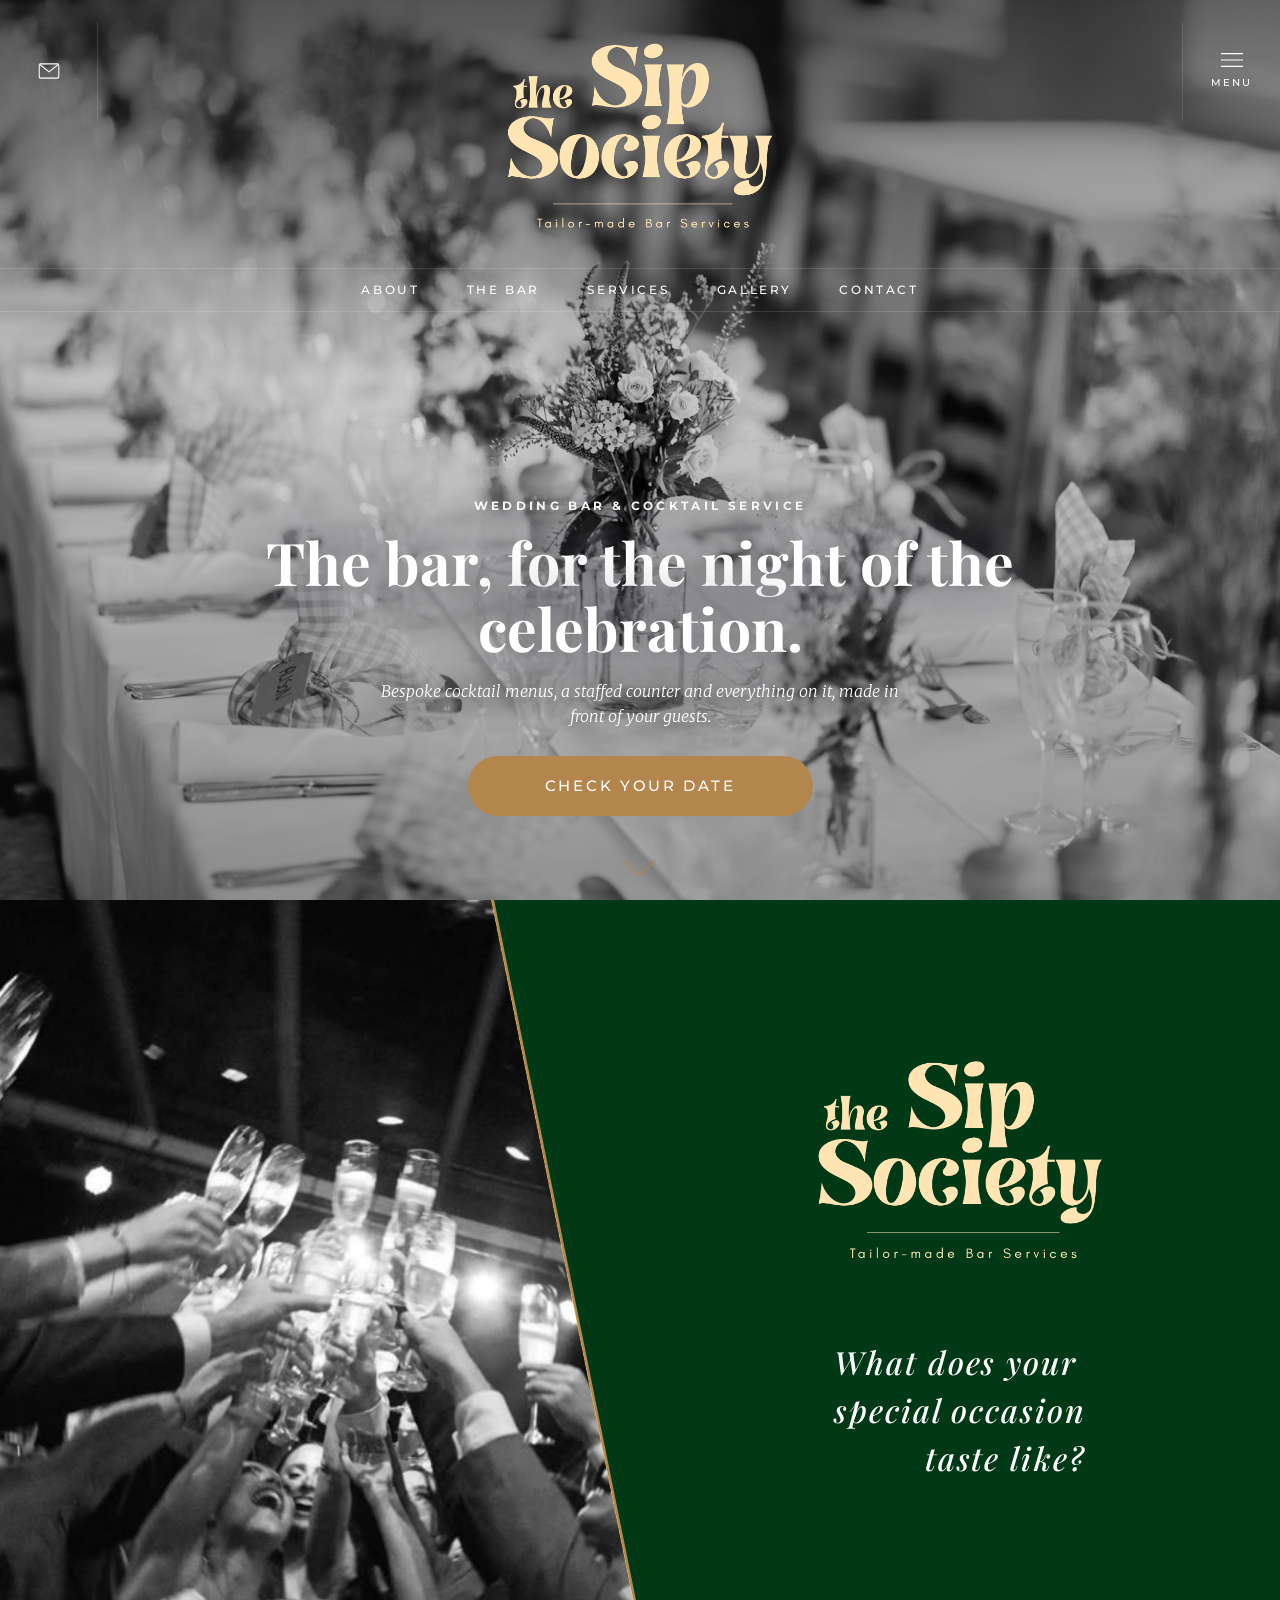
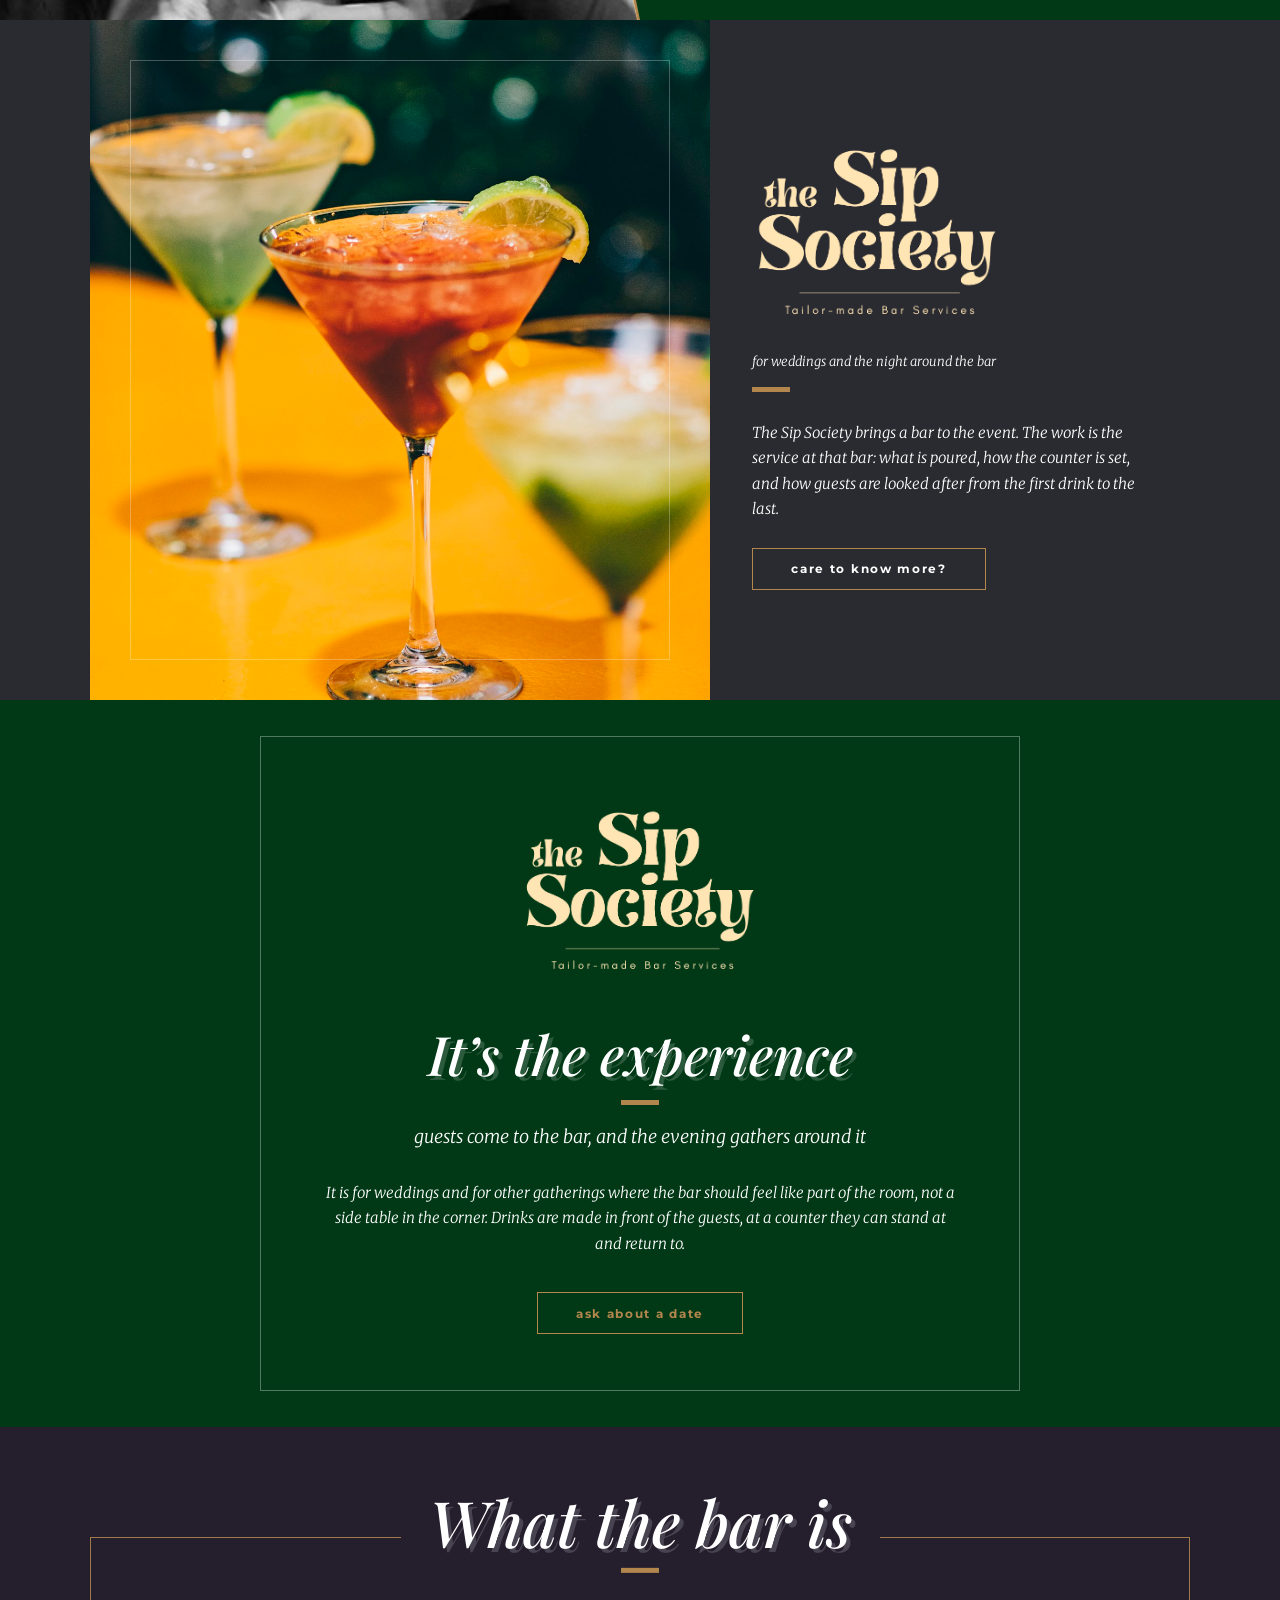
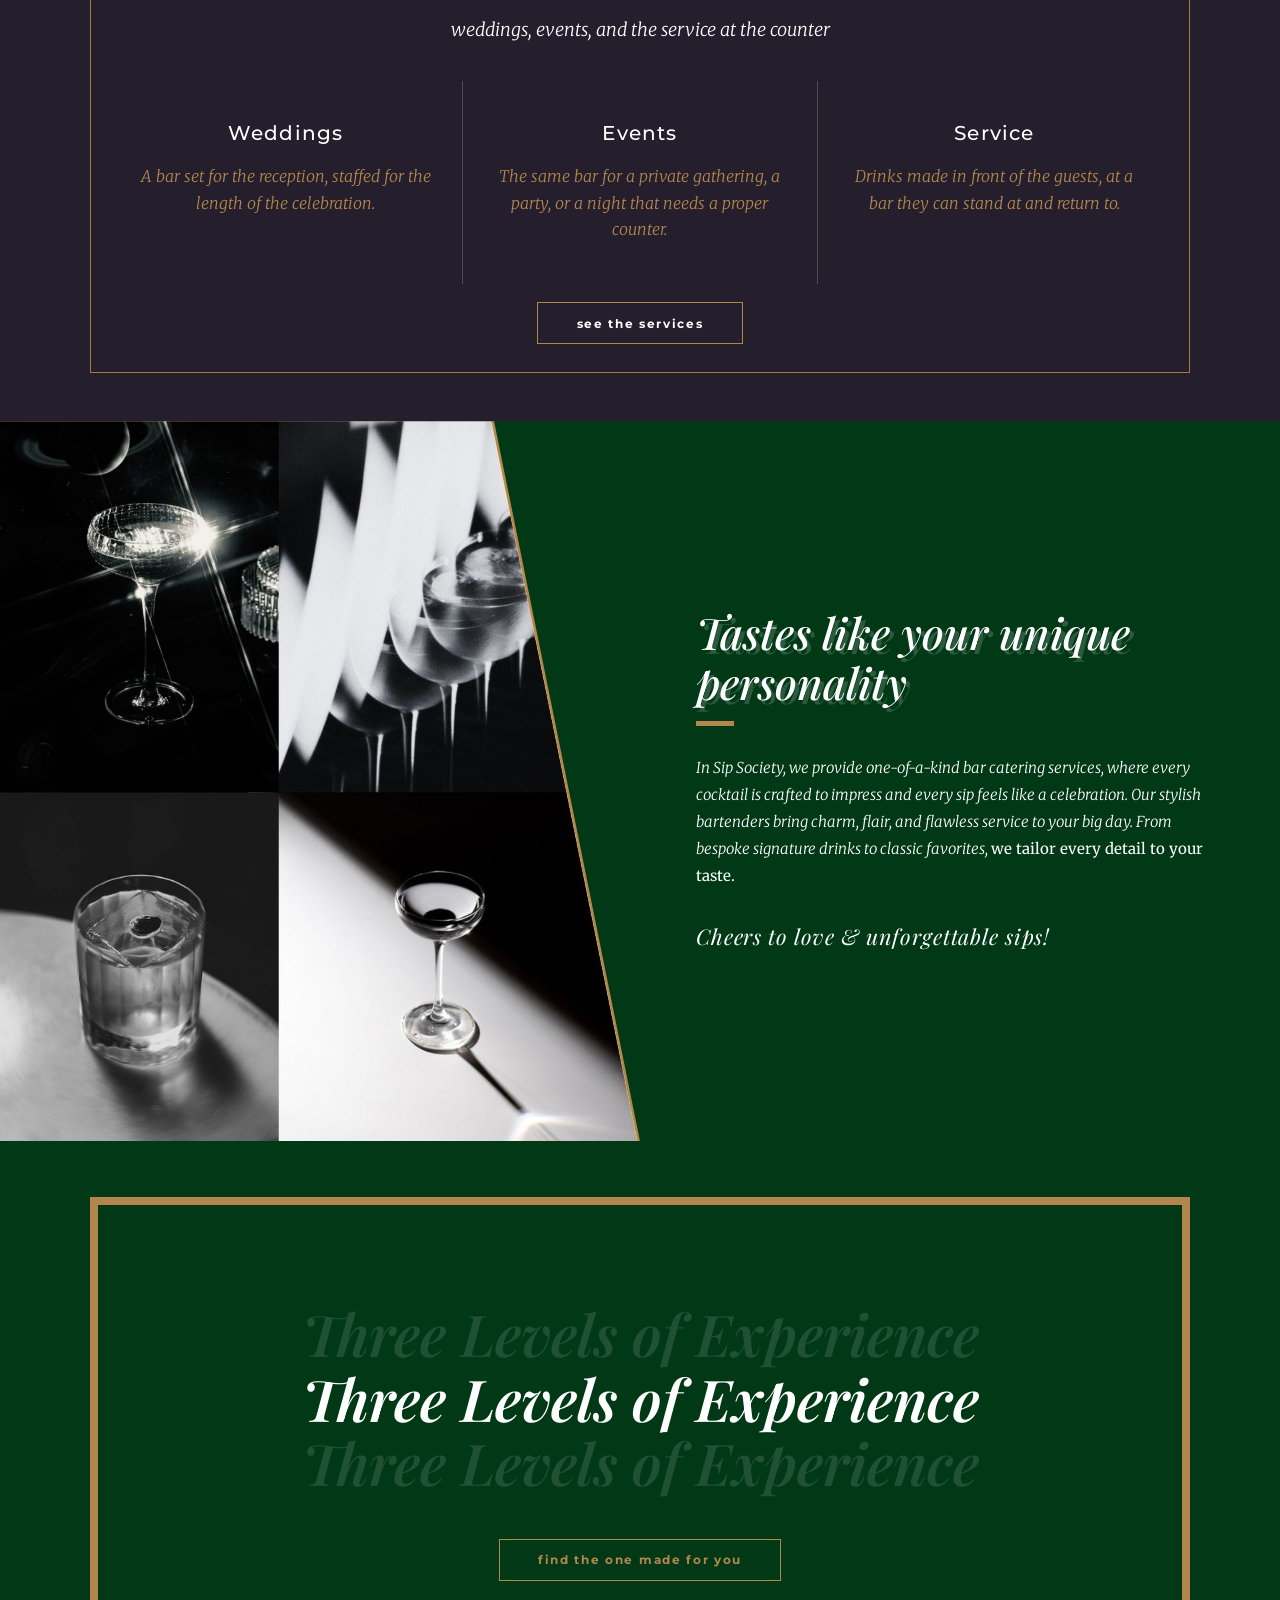
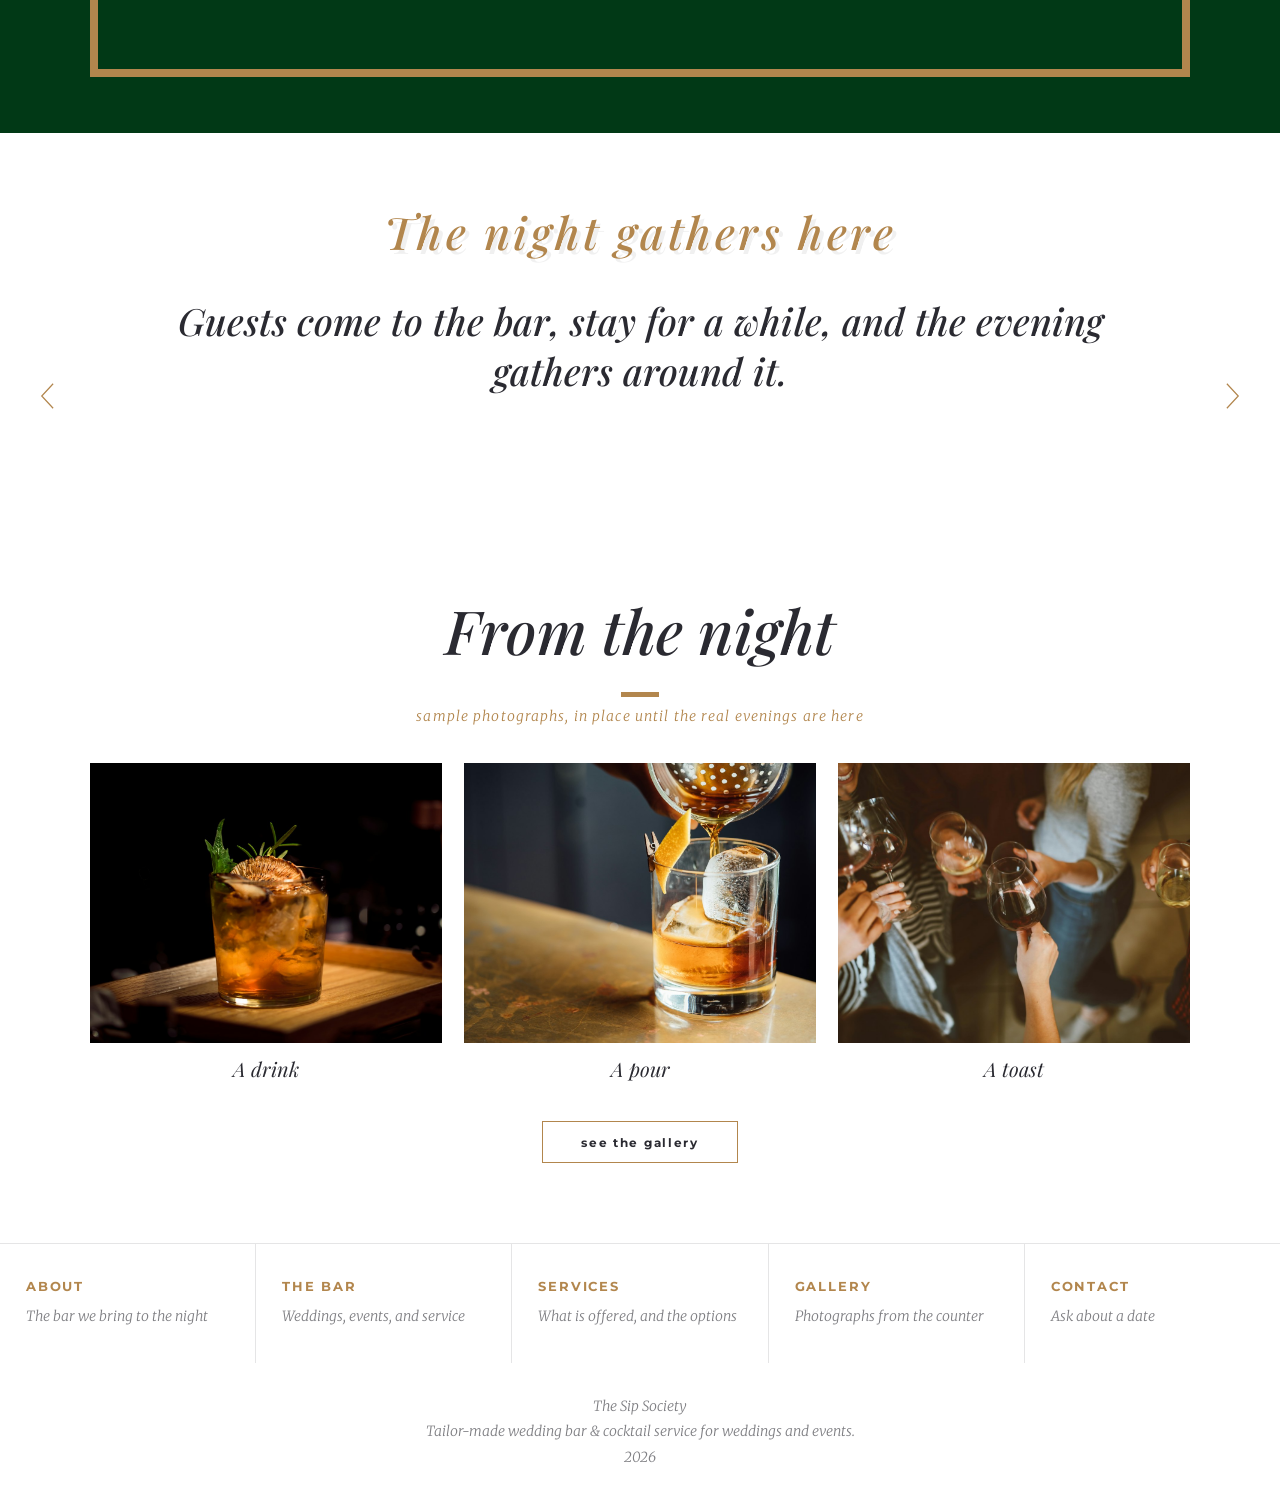
==== index.html @ 6ef519dd "Add brochure-inspired sections and styles, including slanted photo layouts and three-level experienc" ====
<!DOCTYPE html>
<html lang="en">
  <head>
    <meta charset="utf-8">
    <meta name="viewport" content="width=device-width, initial-scale=1">
    <title>Wedding Bar &amp; Cocktail Service — The Sip Society</title>
    <meta name="description" content="Tailor-made wedding bar and cocktail service for weddings and private events. Bespoke menus, staffed bar, glassware and setup. Check your date with The Sip Society.">
    <meta name="theme-color" content="#b2864d">
    <link rel="icon" href="images/mark.svg" type="image/svg+xml">
    <link rel="preconnect" href="https://fonts.googleapis.com">
    <link rel="preconnect" href="https://fonts.gstatic.com" crossorigin>
    <link href="https://fonts.googleapis.com/css2?family=Merriweather:ital,wght@0,300;0,400;1,300;1,400&family=Montserrat:wght@400;500;700&family=Playfair+Display:ital,wght@0,600;0,700;1,500;1,600;1,700&display=swap" rel="stylesheet">
    <link rel="stylesheet" href="css/styles.css">
  </head>
  <body class="home">
    <a class="skip" href="#about">Skip to content</a>

    <header class="sticky-bar">
      <a class="sticky-brand" href="index.html">
        <img src="images/logo-ink.png" alt="The Sip Society" width="517" height="297">
      </a>
      <a class="sticky-cta" href="contact.html">Check your date</a>
      <button class="rail-btn rail-btn-bar" type="button" data-menu-toggle aria-expanded="false" aria-controls="site-menu">
        <svg viewBox="0 0 24 16" aria-hidden="true"><path d="M0 1h24M0 8h24M0 15h24" fill="none" stroke="currentColor" stroke-width="1.2"/></svg>
        <span>Menu</span>
      </button>
    </header>

    <div class="overlay-menu" id="site-menu" hidden>
      <div class="overlay-top">
        <a class="overlay-brand" href="index.html"><img src="images/logo-word.png" alt="The Sip Society" width="397" height="323"></a>
        <button class="rail-btn rail-btn-close" type="button" data-menu-toggle aria-label="Close menu">
          <svg viewBox="0 0 18 18" aria-hidden="true"><path d="M1 1l16 16M17 1L1 17" fill="none" stroke="currentColor" stroke-width="1.2"/></svg>
          <span>Close</span>
        </button>
      </div>
      <nav class="overlay-nav" aria-label="Menu">
        <a href="#about">About</a>
        <a href="#bar">The bar</a>
        <a href="services.html">Services</a>
        <a href="gallery.html">Gallery</a>
        <a href="contact.html">Contact</a>
      </nav>
    </div>

    <header class="hero">
      <div class="hero-photo" role="img" aria-label="Sample photograph of a wedding reception"></div>
      <div class="hero-chrome">
        <a class="rail-link" href="contact.html">
          <svg viewBox="0 0 24 18" aria-hidden="true"><rect x="1" y="1" width="22" height="16" rx="1.5" fill="none" stroke="currentColor" stroke-width="1.2"/><path d="M2 2l10 8L22 2" fill="none" stroke="currentColor" stroke-width="1.2"/></svg>
          <span class="visually-hidden">Contact</span>
        </a>
        <a class="wordmark" href="index.html">
          <img src="images/logo-word.png" alt="The Sip Society, tailor-made bar services" width="397" height="323">
        </a>
        <button class="rail-btn" type="button" data-menu-toggle aria-expanded="false" aria-controls="site-menu">
          <svg viewBox="0 0 24 16" aria-hidden="true"><path d="M0 1h24M0 8h24M0 15h24" fill="none" stroke="currentColor" stroke-width="1.2"/></svg>
          <span>Menu</span>
        </button>
        <nav class="hero-nav" aria-label="Pages">
          <a href="#about">About</a>
          <a href="#bar">The bar</a>
          <a href="services.html">Services</a>
          <a href="gallery.html">Gallery</a>
          <a href="contact.html">Contact</a>
        </nav>
      </div>
      <div class="hero-copy">
        <p class="hero-eyebrow">Wedding bar &amp; cocktail service</p>
        <h1 class="hero-title">The bar, for the night of the celebration.</h1>
        <p class="hero-sub">Bespoke cocktail menus, a staffed counter and everything on it, made in front of your guests.</p>
        <a class="pill hero-cta" href="contact.html">Check your date</a>
      </div>
      <a class="scroll-cue" href="#about">
        <span class="visually-hidden">Scroll</span>
      </a>
    </header>

    <main>
      <section class="slant" aria-labelledby="welcome-title">
        <div class="slant-photo">
          <img src="images/brochure/welcome.jpg" alt="Guests raising champagne glasses in a toast" width="960" height="1080">
        </div>
        <div class="slant-copy welcome-copy">
          <img class="welcome-mark" src="images/logo-word.png" alt="The Sip Society, tailor-made bar services" width="397" height="323">
          <h2 id="welcome-title" class="welcome-question">
            <span>What does your</span>
            <span>special occasion</span>
            <span>taste like?</span>
          </h2>
        </div>
      </section>

      <section class="split" id="about">
        <div class="split-photo">
          <img src="images/samples/bar.jpg" alt="Sample photograph of cocktails on a bar" width="1200" height="1800">
        </div>
        <div class="split-copy">
          <h2>
            <img src="images/logo-word.png" alt="The Sip Society" width="397" height="323">
          </h2>
          <p class="kicker dash">for weddings and the night around the bar</p>
          <p>
            The Sip Society brings a bar to the event. The work is the service at that bar: what is poured, how the counter is set, and how guests are looked after from the first drink to the last.
          </p>
          <a class="more" href="services.html">care to know more?</a>
        </div>
      </section>

      <section class="vision" id="bar">
        <div class="vision-frame">
          <img class="vision-mark" src="images/logo-word.png" alt="" width="397" height="323">
          <h2 class="dash">It’s the experience</h2>
          <p class="vision-kicker">guests come to the bar, and the evening gathers around it</p>
          <p>
            It is for weddings and for other gatherings where the bar should feel like part of the room, not a side table in the corner. Drinks are made in front of the guests, at a counter they can stand at and return to.
          </p>
          <a class="more" href="contact.html">ask about a date</a>
        </div>
      </section>

      <section class="offer" aria-labelledby="offer-title">
        <div class="offer-frame">
          <h2 id="offer-title"><span class="dash">What the bar is</span></h2>
          <p class="offer-kicker">weddings, events, and the service at the counter</p>
          <ul class="offer-grid">
            <li>
              <h3>Weddings</h3>
              <p>A bar set for the reception, staffed for the length of the celebration.</p>
            </li>
            <li>
              <h3>Events</h3>
              <p>The same bar for a private gathering, a party, or a night that needs a proper counter.</p>
            </li>
            <li>
              <h3>Service</h3>
              <p>Drinks made in front of the guests, at a bar they can stand at and return to.</p>
            </li>
          </ul>
          <a class="more" href="services.html">see the services</a>
        </div>
      </section>

      <section class="slant reveal" aria-labelledby="intro-title">
        <div class="slant-photo">
          <img src="images/brochure/intro.jpg" alt="Four cocktails in coupe and rocks glasses, in black and white" width="960" height="1080" loading="lazy">
        </div>
        <div class="slant-copy">
          <h2 id="intro-title" class="dash">Tastes like your unique personality</h2>
          <p>
            In Sip Society, we provide one-of-a-kind bar catering services, where every cocktail is crafted to impress and every sip feels like a celebration. Our stylish bartenders bring charm, flair, and flawless service to your big day. From bespoke signature drinks to classic favorites, <strong>we tailor every detail to your taste.</strong>
          </p>
          <p class="slant-signoff">Cheers to love &amp; unforgettable sips!</p>
        </div>
      </section>

      <section class="levels reveal" aria-labelledby="levels-title">
        <div class="levels-frame">
          <div class="levels-stack">
            <span class="levels-echo" aria-hidden="true">Three Levels of Experience</span>
            <h2 id="levels-title">Three Levels of Experience</h2>
            <span class="levels-echo" aria-hidden="true">Three Levels of Experience</span>
          </div>
          <a class="more" href="services.html#formats">find the one made for you</a>
        </div>
      </section>

      <section class="lines" aria-roledescription="carousel" aria-label="Notes from the bar">
        <h2>The night gathers here</h2>
        <div class="line-viewport">
          <p class="line-slide is-active">The bar is the experience of the night.</p>
          <p class="line-slide">Guests come to the bar, stay for a while, and the evening gathers around it.</p>
          <p class="line-slide">A counter set for the reception, and kept for the length of the celebration.</p>
          <p class="line-slide">For weddings, and for gatherings that need a proper bar.</p>
        </div>
        <div class="line-controls">
          <button type="button" data-line="prev" aria-label="Previous line">
            <svg viewBox="0 0 18 32" aria-hidden="true"><path d="M16 2L3 16l13 14" fill="none" stroke="currentColor" stroke-width="1.4"/></svg>
          </button>
          <button type="button" data-line="next" aria-label="Next line">
            <svg viewBox="0 0 18 32" aria-hidden="true"><path d="M2 2l13 14L2 30" fill="none" stroke="currentColor" stroke-width="1.4"/></svg>
          </button>
        </div>
      </section>

      <section class="preview" aria-labelledby="preview-title">
        <h2 id="preview-title" class="dash">From the night</h2>
        <p class="preview-kicker">sample photographs, in place until the real evenings are here</p>
        <ul class="preview-grid">
          <li>
            <a href="gallery.html">
              <img src="images/samples/pour.jpg" alt="Sample photograph of a finished cocktail" width="1400" height="933">
              <span>A drink</span>
            </a>
          </li>
          <li>
            <a href="gallery.html">
              <img src="images/samples/glasses.jpg" alt="Sample photograph of a drink being poured" width="1400" height="935">
              <span>A pour</span>
            </a>
          </li>
          <li>
            <a href="gallery.html">
              <img src="images/samples/evening.jpg" alt="Sample photograph of guests raising glasses" width="1200" height="800">
              <span>A toast</span>
            </a>
          </li>
        </ul>
        <a class="more more-dark" href="gallery.html">see the gallery</a>
      </section>
    </main>

    <footer class="site-footer">
      <nav class="footer-nav" aria-label="Footer">
        <a href="#about"><strong>About</strong><span>The bar we bring to the night</span></a>
        <a href="#bar"><strong>The bar</strong><span>Weddings, events, and service</span></a>
        <a href="services.html"><strong>Services</strong><span>What is offered, and the options</span></a>
        <a href="gallery.html"><strong>Gallery</strong><span>Photographs from the counter</span></a>
        <a href="contact.html"><strong>Contact</strong><span>Ask about a date</span></a>
      </nav>
      <div class="footer-meta">
        <p>The Sip Society</p>
        <p>Tailor-made wedding bar &amp; cocktail service for weddings and events.</p>
        <p><span id="year"></span></p>
      </div>
    </footer>

    <script src="js/main.js"></script>
  </body>
</html>
---- css/styles.css ----
:root {
  --gold: #b2864d;
  --gold-deep: #a17a49;
  --ink: #2a2a31;
  --muted: #7f7f83;
  --line: #e5e5e6;
  --plum: #241e2d;
  --green: #013916;
  --green-line: #4f7a60;
  --paper: #ffffff;
  --form: #edecf2;
  --serif: "Playfair Display", Georgia, "Times New Roman", serif;
  --body: "Merriweather", Georgia, serif;
  --sans: "Montserrat", "Avenir Next", "Segoe UI", sans-serif;
}

*,
*::before,
*::after {
  box-sizing: border-box;
}

html {
  scroll-behavior: smooth;
  scroll-padding-top: 104px;
}

body {
  margin: 0;
  color: var(--ink);
  background: var(--paper);
  font-family: var(--body);
  font-size: 17px;
  font-weight: 300;
  line-height: 1.6;
}

img {
  display: block;
  max-width: 100%;
}

a {
  color: inherit;
}

button,
input,
textarea {
  font: inherit;
}

.skip {
  position: absolute;
  left: 1rem;
  top: -4rem;
  z-index: 80;
  padding: 0.6rem 1rem;
  background: var(--gold);
  color: #fff;
  text-decoration: none;
}

.skip:focus {
  top: 1rem;
}

.visually-hidden {
  position: absolute;
  width: 1px;
  height: 1px;
  padding: 0;
  margin: -1px;
  overflow: hidden;
  clip: rect(0, 0, 0, 0);
  white-space: nowrap;
  border: 0;
}

.hp {
  position: absolute;
  left: -9999px;
}

.dash {
  position: relative;
}

.dash::after {
  content: "";
  display: block;
  width: 38px;
  height: 5px;
  margin-top: 14px;
  background: var(--gold);
}

.hero-title.dash::after,
h2.dash::after {
  margin-inline: auto;
}

/* Sticky bar */

.sticky-bar {
  position: fixed;
  top: 0;
  left: 0;
  right: 0;
  z-index: 25;
  display: flex;
  align-items: center;
  justify-content: space-between;
  height: 104px;
  padding-left: 22px;
  background: #fff;
  box-shadow: 0 2px 13px rgba(0, 0, 0, 0.07);
  transform: translateY(-110%);
  transition: transform 0.45s ease;
}

.sticky-bar.is-visible {
  transform: translateY(0);
}

.sticky-brand {
  display: flex;
  align-items: center;
  height: 100%;
  padding: 8px 0;
  text-decoration: none;
}

.sticky-brand img {
  width: auto;
  height: 88px;
}

/* Hero */

.hero {
  position: relative;
  min-height: 100vh;
  min-height: 100dvh;
  color: #fff;
  background: #1a1720;
  overflow: hidden;
}

.hero-short {
  min-height: 78vh;
}

.hero-photo {
  position: absolute;
  inset: 0;
  background:
    linear-gradient(to bottom, rgba(16, 14, 22, 0.62) 0%, rgba(16, 14, 22, 0.12) 42%, rgba(16, 14, 22, 0.35) 100%),
    url("../images/samples/hero.jpg") center / cover no-repeat;
  filter: grayscale(1) contrast(1.05);
}

.hero-photo-gallery {
  background:
    linear-gradient(to bottom, rgba(16, 14, 22, 0.62) 0%, rgba(16, 14, 22, 0.16) 46%, rgba(16, 14, 22, 0.45) 100%),
    url("../images/samples/reception.jpg") center / cover no-repeat;
  filter: grayscale(1) contrast(1.05);
}

.hero-photo-services {
  background:
    linear-gradient(to bottom, rgba(16, 14, 22, 0.62) 0%, rgba(16, 14, 22, 0.16) 46%, rgba(16, 14, 22, 0.45) 100%),
    url("../images/samples/bar.jpg") center / cover no-repeat;
  filter: grayscale(1) contrast(1.05);
}

.hero-photo-contact {
  background:
    linear-gradient(to bottom, rgba(16, 14, 22, 0.62) 0%, rgba(16, 14, 22, 0.16) 46%, rgba(16, 14, 22, 0.45) 100%),
    url("../images/samples/evening.jpg") center / cover no-repeat;
  filter: grayscale(1) contrast(1.05);
}

.hero-chrome {
  position: relative;
  z-index: 2;
}

.wordmark {
  position: relative;
  z-index: 2;
  display: block;
  width: min(280px, calc(100% - 180px));
  margin: 22px auto 0;
  text-decoration: none;
}

.wordmark img {
  width: 100%;
  height: auto;
}

.rail-link,
.rail-btn {
  position: absolute;
  top: 0;
  z-index: 3;
  display: flex;
  flex-direction: column;
  align-items: center;
  justify-content: center;
  gap: 7px;
  width: 98px;
  height: 98px;
  border: 0;
  background: transparent;
  color: #fff;
  cursor: pointer;
  text-decoration: none;
}

.rail-link {
  left: 0;
  border-right: 1px solid rgba(255, 255, 255, 0.12);
}

.rail-btn {
  right: 0;
  border-left: 1px solid rgba(255, 255, 255, 0.12);
  font-family: var(--sans);
  font-size: 10px;
  font-weight: 500;
  letter-spacing: 0.18em;
  text-transform: uppercase;
}

.rail-link svg,
.rail-btn svg {
  width: 22px;
  height: 16px;
}

.rail-btn-bar {
  position: static;
  width: 98px;
  height: 104px;
  border-left: 1px solid var(--line);
  color: var(--gold);
}

.rail-btn-close {
  position: static;
  width: 98px;
  height: 98px;
  border-left: 1px solid #4a4a50;
  color: var(--gold);
}

.hero-nav {
  position: relative;
  z-index: 2;
  margin-top: 18px;
  border-top: 1px solid rgba(255, 255, 255, 0.12);
  border-bottom: 1px solid rgba(255, 255, 255, 0.12);
  text-align: center;
}

.hero-nav a {
  display: inline-block;
  padding: 0 1.35rem;
  color: #fff;
  font-family: var(--sans);
  font-size: 12px;
  font-weight: 500;
  letter-spacing: 0.22em;
  line-height: 42px;
  text-decoration: none;
  text-transform: uppercase;
}

.hero-nav a:hover,
.hero-nav a:focus-visible,
.hero-nav a[aria-current="page"] {
  text-shadow: 0 0 12px rgba(255, 255, 255, 0.95);
}

.hero-title {
  position: absolute;
  right: 8%;
  bottom: 92px;
  left: 8%;
  z-index: 2;
  margin: 0;
  color: #fff;
  font-family: var(--serif);
  font-size: clamp(2.3rem, 4.6vw, 4.05rem);
  font-weight: 700;
  line-height: 1.12;
  text-align: center;
  text-shadow: 0 0 68px rgba(20, 20, 43, 0.98);
}

.scroll-cue {
  position: absolute;
  bottom: 28px;
  left: 50%;
  z-index: 2;
  width: 22px;
  height: 22px;
  border-right: 1.5px solid var(--gold);
  border-bottom: 1.5px solid var(--gold);
  transform: translateX(-50%) rotate(45deg);
}

/* Overlay menu */

.overlay-menu {
  position: fixed;
  inset: 0;
  z-index: 40;
  overflow: auto;
  background: var(--ink);
  color: #fff;
}

.overlay-menu[hidden] {
  display: none;
}

.overlay-top {
  display: flex;
  align-items: center;
  justify-content: space-between;
  min-height: 98px;
  padding-left: 40px;
  border-bottom: 1px solid #4a4a50;
}

.overlay-brand {
  display: grid;
  place-items: center;
  flex: none;
  width: 168px;
  height: 168px;
  border-radius: 50%;
  margin: 16px 0;
  background: var(--green);
  overflow: hidden;
  text-decoration: none;
}

.overlay-brand img {
  width: 68%;
  height: auto;
}

.overlay-nav {
  display: grid;
  gap: 0.35rem;
  max-width: 640px;
  padding: 48px 40px 80px;
}

.overlay-nav a {
  color: var(--gold);
  font-family: var(--sans);
  font-size: 1.35rem;
  font-weight: 500;
  letter-spacing: 0.16em;
  text-decoration: none;
  text-transform: uppercase;
}

.overlay-nav a:hover,
.overlay-nav a:focus-visible,
.overlay-nav a[aria-current="page"] {
  color: #fff;
}

body.menu-open {
  overflow: hidden;
}

/* Split feature */

.split {
  display: grid;
  grid-template-columns: minmax(0, 1fr) minmax(300px, 480px);
  min-height: 680px;
  padding-inline: max(0px, calc((100% - 1100px) / 2));
  background: var(--ink);
  color: #fff;
}

.split-photo {
  position: relative;
  min-height: 520px;
  overflow: hidden;
}

.split-photo img {
  position: absolute;
  inset: 0;
  width: 100%;
  height: 100%;
  object-fit: cover;
}

.split-photo::after {
  content: "";
  position: absolute;
  inset: 40px;
  border: 1px solid rgba(255, 255, 255, 0.26);
  pointer-events: none;
}

.split-copy {
  display: flex;
  flex-direction: column;
  justify-content: center;
  padding: 72px 42px;
}

.split-copy h2 {
  margin: 0 0 18px;
  font-family: var(--serif);
  font-size: clamp(2rem, 3vw, 2.4rem);
  font-style: italic;
  font-weight: 500;
  line-height: 1.15;
  text-shadow: 4px 4px 0 rgba(255, 255, 255, 0.17);
}

.split-copy h2 img {
  width: min(250px, 100%);
  height: auto;
}

.kicker,
.vision-kicker,
.offer-kicker,
.preview-kicker,
.contact-lead,
.gallery-intro p {
  font-family: var(--body);
  font-style: italic;
  font-weight: 300;
}

.kicker {
  display: inline-block;
  margin: 0;
  font-size: 13px;
}

.split-copy p:not(.kicker) {
  margin: 0;
  padding: 28px 0 8px;
  font-size: 15px;
  font-style: italic;
  line-height: 1.7;
}

.more {
  display: inline-flex;
  align-items: center;
  justify-content: center;
  width: fit-content;
  min-height: 42px;
  margin-top: 18px;
  padding: 0 2.4rem;
  border: 1px solid var(--gold);
  color: #fff;
  font-family: var(--sans);
  font-size: 12px;
  font-weight: 700;
  letter-spacing: 0.14em;
  text-decoration: none;
  text-transform: lowercase;
}

.more:hover,
.more:focus-visible {
  background: var(--gold);
}

.more-dark {
  color: var(--ink);
  margin: 8px auto 0;
}

/* Green vision */

.vision {
  padding: 36px;
  background: var(--green);
  color: #fff;
}

.vision-frame {
  max-width: 760px;
  margin: 0 auto;
  padding: 48px 28px 56px;
  border: 1px solid var(--green-line);
  text-align: center;
}

.vision-mark {
  width: min(240px, 72%);
  height: auto;
  margin: 8px auto 18px;
}

.vision h2 {
  display: inline-block;
  margin: 18px 0 0;
  font-family: var(--serif);
  font-size: clamp(2.4rem, 5vw, 3.4rem);
  font-style: italic;
  font-weight: 500;
  line-height: 1.1;
  text-shadow: 4px 4px 0 rgba(255, 255, 255, 0.17);
}

.vision h2.dash::after {
  margin-top: 16px;
}

.vision-kicker {
  margin: 18px 0 0;
  font-size: 18px;
}

.vision-frame > p:last-of-type {
  max-width: 640px;
  margin: 28px auto 8px;
  font-size: 15px;
  font-style: italic;
  line-height: 1.7;
}

.vision .more {
  margin-top: 28px;
  color: var(--gold);
}

.vision .more:hover,
.vision .more:focus-visible {
  color: #fff;
}

/* Offer */

.offer {
  padding: 110px 28px 48px;
  background: var(--plum);
  color: #fff;
}

.offer-frame {
  position: relative;
  max-width: 1100px;
  margin: 0 auto;
  padding: 78px 18px 28px;
  border: 1px solid var(--gold-deep);
  text-align: center;
}

.offer h2 {
  position: absolute;
  top: 0;
  right: 0;
  left: 0;
  margin: 0;
  font-family: var(--serif);
  font-size: clamp(2.4rem, 5vw, 4rem);
  font-style: italic;
  font-weight: 500;
  line-height: 1;
  text-shadow: 4px 4px 0 rgba(255, 255, 255, 0.17);
  transform: translateY(-58%);
}

.offer h2 span {
  display: inline-block;
  padding: 0 28px;
  background: var(--plum);
}

.offer h2 span.dash::after {
  margin-inline: auto;
}

.offer-kicker {
  margin: 0 0 36px;
  font-size: 18px;
}

.offer-grid {
  display: grid;
  grid-template-columns: repeat(3, minmax(0, 1fr));
  gap: 1px;
  margin: 0;
  padding: 0;
  list-style: none;
  background: #4a4a50;
}

.offer-grid li {
  padding: 36px 26px 42px;
  background: var(--plum);
}

.offer-grid a {
  display: block;
  color: inherit;
  text-decoration: none;
}

.offer-grid a:hover h3,
.offer-grid a:focus-visible h3 {
  color: var(--gold);
}

.offer-grid h3 {
  margin: 0 0 14px;
  color: #fff;
  font-family: var(--sans);
  font-size: 20px;
  font-weight: 500;
  letter-spacing: 0.06em;
}

.offer-grid p {
  margin: 0;
  color: var(--gold);
  font-size: 16px;
  font-style: italic;
  line-height: 1.65;
}

/* Lines */

.lines {
  position: relative;
  padding: 72px max(12%, calc((100% - 1100px) / 2)) 80px;
  text-align: center;
}

.lines h2 {
  margin: 0 0 36px;
  color: var(--gold);
  font-family: var(--serif);
  font-size: clamp(2rem, 4vw, 2.8rem);
  font-style: italic;
  font-weight: 500;
  letter-spacing: 0.08em;
  line-height: 1.2;
  text-shadow: 4px 4px 0 rgba(0, 0, 0, 0.06);
}

.line-viewport {
  position: relative;
  min-height: 11rem;
}

.line-slide {
  position: absolute;
  top: 0;
  right: 0;
  left: 0;
  margin: 0;
  color: var(--ink);
  font-family: var(--serif);
  font-size: clamp(1.55rem, 3vw, 2.35rem);
  font-style: italic;
  font-weight: 500;
  line-height: 1.35;
  opacity: 0;
  transition: opacity 0.45s ease;
}

.line-slide.is-active {
  opacity: 1;
}

.line-controls button {
  position: absolute;
  top: 58%;
  display: grid;
  place-items: center;
  width: 42px;
  height: 42px;
  padding: 0;
  border: 0;
  background: transparent;
  color: var(--gold);
  cursor: pointer;
}

.line-controls button[data-line="prev"] {
  left: 2%;
}

.line-controls button[data-line="next"] {
  right: 2%;
}

.line-controls svg {
  width: 16px;
  height: 28px;
}

/* Preview */

.preview {
  padding: 20px 6% 80px;
  text-align: center;
}

.preview h2 {
  display: inline-block;
  margin: 10px 0 0;
  color: var(--ink);
  font-family: var(--serif);
  font-size: clamp(2.6rem, 5vw, 3.8rem);
  font-style: italic;
  font-weight: 500;
}

.preview-kicker {
  margin: 8px auto 36px;
  color: var(--gold);
  font-size: 14px;
  letter-spacing: 0.08em;
}

.preview-grid {
  display: grid;
  grid-template-columns: repeat(3, minmax(0, 1fr));
  gap: 22px;
  max-width: 1100px;
  margin: 0 auto 28px;
  padding: 0;
  list-style: none;
}

.preview-grid a {
  display: block;
  color: var(--ink);
  text-decoration: none;
}

.preview-grid img {
  width: 100%;
  height: 280px;
  object-fit: cover;
}

.preview-grid span {
  display: block;
  margin-top: 10px;
  font-family: var(--serif);
  font-size: 1.25rem;
  font-style: italic;
}

/* Gallery page */

.gallery-intro {
  max-width: 720px;
  margin: 0 auto;
  padding: 56px 8% 10px;
  text-align: center;
}

.gallery-intro p {
  margin: 0;
  color: var(--gold);
  font-size: 18px;
}

.gallery {
  display: grid;
  grid-template-columns: 1fr 1fr;
  gap: 42px 36px;
  max-width: 1100px;
  margin: 0 auto;
  padding: 36px 6% 90px;
  list-style: none;
}

.gallery li:first-child {
  grid-column: 1 / -1;
}

.gallery figure {
  margin: 0;
}

.gallery img {
  width: 100%;
  height: 360px;
  object-fit: cover;
}

.gallery li:first-child img {
  height: min(68vh, 620px);
}

.gallery figcaption {
  margin-top: 12px;
  font-family: var(--serif);
  font-size: 1.45rem;
  font-style: italic;
  font-weight: 500;
}

.gallery figcaption.dash::after {
  margin-top: 10px;
}

/* Contact */

.contact-band {
  background: var(--form);
  padding: 78px 8% 88px;
}

.contact-inner {
  max-width: 720px;
  margin: 0 auto;
  text-align: center;
}

.contact-inner h2 {
  display: inline-block;
  margin: 0;
  color: var(--ink);
  font-family: var(--serif);
  font-size: clamp(2.4rem, 5vw, 3.4rem);
  font-style: italic;
  font-weight: 500;
}

.contact-lead {
  margin: 18px auto 32px;
  max-width: 38rem;
  color: var(--ink);
  font-size: 16px;
}

.contact-notes {
  display: grid;
  gap: 8px;
  max-width: 38rem;
  margin: 0 auto 32px;
  padding: 0;
  color: var(--muted);
  font-size: 15px;
  font-style: italic;
  list-style: none;
}

.contact-form select {
  width: 100%;
  border: 0;
  border-bottom: 1px solid var(--ink);
  border-radius: 0;
  background: transparent;
  color: var(--gold);
  font-family: var(--body);
  font-size: 18px;
  font-weight: 300;
  padding: 0.45rem 0 0.55rem;
}

.contact-form select:focus-visible {
  outline: 2px solid var(--gold);
  outline-offset: 3px;
}

.contact-form {
  display: grid;
  gap: 1.15rem;
  text-align: left;
}

.contact-form label {
  display: grid;
  gap: 0.35rem;
  color: var(--muted);
  font-family: var(--sans);
  font-size: 11px;
  font-weight: 700;
  letter-spacing: 0.16em;
  text-transform: uppercase;
}

.contact-form input,
.contact-form textarea {
  width: 100%;
  border: 0;
  border-bottom: 1px solid var(--ink);
  border-radius: 0;
  background: transparent;
  color: var(--gold);
  font-family: var(--body);
  font-size: 18px;
  font-weight: 300;
  padding: 0.45rem 0 0.55rem;
}

.contact-form textarea {
  border: 1px solid var(--ink);
  min-height: 180px;
  padding: 0.85rem 1rem;
  resize: vertical;
}

.contact-form input:focus-visible,
.contact-form textarea:focus-visible,
a:focus-visible,
button:focus-visible {
  outline: 2px solid var(--gold);
  outline-offset: 3px;
}

.contact-form input::placeholder,
.contact-form textarea::placeholder {
  color: #b7b4c4;
  font-family: var(--sans);
  font-size: 14px;
  font-style: italic;
  letter-spacing: 0.04em;
}

.pill {
  display: flex;
  align-items: center;
  justify-content: center;
  width: min(345px, 92%);
  min-height: 60px;
  margin: 12px auto 0;
  padding: 0 1.2rem;
  border: 0;
  border-radius: 30px;
  background: var(--gold);
  color: #fff;
  font-family: var(--sans);
  font-size: 15px;
  font-weight: 500;
  letter-spacing: 0.18em;
  text-align: center;
  text-decoration: none;
  text-transform: uppercase;
  cursor: pointer;
}

.pill:hover,
.pill:focus-visible {
  background: #9a7340;
}

.pill-quiet {
  border: 1px solid #b4b2c0;
  background: #fff;
  color: var(--ink);
}

.pill-quiet:hover,
.pill-quiet:focus-visible {
  border-color: var(--gold);
  background: var(--gold);
  color: #fff;
}

.pill:disabled {
  opacity: 0.65;
  cursor: wait;
}

.form-status {
  min-height: 1.4rem;
  margin: 0;
  color: var(--ink);
  font-family: var(--body);
  font-size: 15px;
  font-style: italic;
  text-align: center;
}

/* Footer */

.site-footer {
  color: var(--ink);
}

.footer-cta {
  padding: 78px 8% 70px;
  background: var(--ink);
  color: #fff;
  text-align: center;
}

.footer-cta h2 {
  margin: 0;
  font-family: var(--serif);
  font-size: clamp(2.1rem, 4vw, 2.75rem);
  font-style: italic;
  font-weight: 500;
}

.footer-nav {
  display: grid;
  grid-template-columns: repeat(5, minmax(0, 1fr));
  gap: 1px;
  background: var(--line);
  border-top: 1px solid var(--line);
}

.footer-nav a {
  display: grid;
  gap: 8px;
  padding: 32px 26px 36px;
  background: #fff;
  text-decoration: none;
}

.footer-nav strong {
  color: var(--gold);
  font-family: var(--sans);
  font-size: 13px;
  font-weight: 700;
  letter-spacing: 0.14em;
  text-transform: uppercase;
}

.footer-nav span,
.footer-meta {
  color: var(--muted);
  font-family: var(--body);
  font-size: 14px;
  font-style: italic;
  font-weight: 300;
}

.footer-meta {
  padding: 28px 8% 40px;
  text-align: center;
}

.footer-meta p {
  margin: 0.2rem 0;
}

.footer-meta a {
  color: var(--gold);
}

@media (max-width: 900px) {
  .hero-nav {
    display: none;
  }

  .wordmark {
    width: min(220px, calc(100% - 160px));
    margin-top: 16px;
  }

  .hero-title {
    bottom: 64px;
  }

  .split,
  .offer-grid,
  .preview-grid,
  .footer-nav,
  .gallery {
    grid-template-columns: 1fr;
  }

  .split-photo {
    min-height: 320px;
    height: 70vw;
  }

  .split-photo::after {
    inset: 16px;
  }

  .offer {
    padding-top: 84px;
  }

  .offer h2 {
    font-size: 2.2rem;
  }

  .gallery li:first-child img,
  .gallery img,
  .preview-grid img {
    height: 240px;
  }

  .line-controls button[data-line="prev"] {
    left: 0;
  }

  .line-controls button[data-line="next"] {
    right: 0;
  }

  .lines {
    padding-inline: 18%;
  }
}

@media (max-width: 620px) {
  .rail-link,
  .rail-btn,
  .rail-btn-close {
    width: 72px;
    height: 72px;
  }

  .wordmark {
    width: min(190px, calc(100% - 156px));
  }

  html {
    scroll-padding-top: 84px;
  }

  .sticky-bar {
    height: 84px;
  }

  .sticky-brand img {
    height: 68px;
  }

  .overlay-brand {
    width: 120px;
    height: 120px;
  }

  .rail-btn-bar {
    height: 84px;
  }

  .overlay-top,
  .overlay-nav {
    padding-left: 20px;
    padding-right: 16px;
  }

  .split-copy,
  .vision,
  .contact-band {
    padding-left: 22px;
    padding-right: 22px;
  }

  .vision {
    padding-top: 22px;
    padding-bottom: 22px;
  }
}

@media (prefers-reduced-motion: reduce) {
  html {
    scroll-behavior: auto;
  }

  .sticky-bar,
  .line-slide {
    transition: none;
  }
}


/* Hero copy and CTAs */

.hero-copy {
  position: absolute;
  right: 8%;
  bottom: 84px;
  left: 8%;
  z-index: 2;
  text-align: center;
}

.hero-copy .hero-title {
  position: static;
}

.hero-eyebrow {
  margin: 0 0 14px;
  color: #fff;
  font-family: var(--sans);
  font-size: 12px;
  font-weight: 700;
  letter-spacing: 0.28em;
  text-transform: uppercase;
  text-shadow: 0 0 24px rgba(20, 20, 43, 0.9);
}

.hero-sub {
  max-width: 34rem;
  margin: 18px auto 0;
  font-size: 16px;
  font-style: italic;
  text-shadow: 0 0 24px rgba(20, 20, 43, 0.95);
}

.hero-cta {
  margin-top: 26px;
}

.sticky-cta {
  margin-left: auto;
  margin-right: 22px;
  padding: 0.7rem 1.4rem;
  border-radius: 24px;
  background: var(--gold);
  color: #fff;
  font-family: var(--sans);
  font-size: 12px;
  font-weight: 500;
  letter-spacing: 0.16em;
  text-decoration: none;
  text-transform: uppercase;
}

/* Included, formats, cocktails, steps */

.included,
.formats,
.cocktails,
.steps {
  padding: 84px 6%;
  text-align: center;
}

.included h2,
.formats h2,
.cocktails h2,
.steps h2 {
  display: inline-block;
  margin: 0;
  font-family: var(--serif);
  font-size: clamp(2.2rem, 4.5vw, 3.2rem);
  font-style: italic;
  font-weight: 500;
  line-height: 1.15;
}

.included-list,
.formats-grid,
.cocktail-grid,
.steps-list {
  display: grid;
  gap: 24px;
  max-width: 1100px;
  margin: 40px auto 0;
  padding: 0;
  list-style: none;
}

.included-list {
  grid-template-columns: repeat(4, minmax(0, 1fr));
}

.included-list li {
  display: grid;
  gap: 8px;
  justify-items: center;
}

.included-list svg {
  width: 38px;
  height: 38px;
  fill: none;
  stroke: var(--gold);
  stroke-width: 1.2;
  stroke-linejoin: round;
  stroke-linecap: round;
}

.included-list strong {
  font-family: var(--sans);
  font-size: 13px;
  font-weight: 700;
  letter-spacing: 0.16em;
  text-transform: uppercase;
}

.included-list span {
  font-size: 14px;
  font-style: italic;
}

.formats {
  background: var(--form);
}

.formats-kicker,
.cocktails-kicker {
  margin: 14px 0 0;
  color: var(--gold-deep);
  font-style: italic;
}

.formats-grid {
  grid-template-columns: repeat(3, minmax(0, 1fr));
}

.formats-grid li {
  position: relative;
  padding: 40px 28px 44px;
  border: 1px solid var(--line);
  background: #fff;
  transition: transform 0.3s ease, box-shadow 0.3s ease;
}

.formats-grid li:hover {
  transform: translateY(-4px);
  box-shadow: 0 14px 30px rgba(36, 30, 45, 0.12);
}

.formats-grid li.is-popular {
  border-color: var(--gold);
}

.formats-grid h3,
.cocktail-grid h3,
.steps-list h3 {
  margin: 0 0 10px;
  font-family: var(--serif);
  font-size: 1.5rem;
  font-style: italic;
  font-weight: 500;
}

.formats-grid p,
.cocktail-grid p,
.steps-list p {
  margin: 0;
  font-size: 15px;
  font-style: italic;
}

.badge {
  position: absolute;
  top: -12px;
  left: 50%;
  padding: 4px 14px;
  background: var(--gold);
  color: #fff;
  font-family: var(--sans);
  font-size: 10px;
  font-weight: 700;
  letter-spacing: 0.18em;
  text-transform: uppercase;
  transform: translateX(-50%);
  white-space: nowrap;
}

.cocktail-grid {
  grid-template-columns: repeat(3, minmax(0, 1fr));
}

.cocktail-grid li {
  overflow: hidden;
}

.cocktail-grid img {
  width: 100%;
  height: 300px;
  margin-bottom: 16px;
  object-fit: cover;
  transition: transform 0.6s ease;
}

.cocktail-grid li:hover img {
  transform: scale(1.04);
}

.steps {
  background: var(--plum);
  color: #fff;
}

.steps-list {
  grid-template-columns: repeat(3, minmax(0, 1fr));
  margin-bottom: 40px;
}

.step-n {
  display: inline-grid;
  place-items: center;
  width: 52px;
  height: 52px;
  margin-bottom: 14px;
  border: 1px solid var(--gold);
  border-radius: 50%;
  color: var(--gold);
  font-family: var(--serif);
  font-size: 1.4rem;
}

/* Scroll reveal */

.reveal {
  opacity: 0;
  transform: translateY(24px);
  transition: opacity 0.8s ease, transform 0.8s ease;
}

.reveal.is-in {
  opacity: 1;
  transform: none;
}

@media (prefers-reduced-motion: reduce) {
  .reveal {
    opacity: 1;
    transform: none;
    transition: none;
  }
}

@media (max-width: 860px) {
  .included-list {
    grid-template-columns: repeat(2, minmax(0, 1fr));
  }

  .formats-grid,
  .cocktail-grid,
  .steps-list {
    grid-template-columns: 1fr;
  }

  .hero-copy {
    bottom: 70px;
  }

  .sticky-cta {
    padding: 0.6rem 1rem;
    font-size: 11px;
  }
}

/* Brochure: slanted photo + green copy */

.slant {
  display: grid;
  grid-template-columns: repeat(2, minmax(0, 1fr));
  background: var(--green);
  color: #fff;
}

/* The image is the photo half of the brochure slide (960x1080), shown at its
   own aspect ratio; the slant follows the brochure's gold line. */
.slant-photo {
  background: var(--gold);
  clip-path: polygon(0 0, 77.2% 0, 100% 100%, 0 100%);
}

.slant-photo img {
  width: 100%;
  height: 100%;
  object-fit: cover;
  object-position: left top;
  clip-path: polygon(0 0, 76.8% 0, 99.6% 100%, 0 100%);
}

.slant-copy {
  display: flex;
  flex-direction: column;
  justify-content: center;
  max-width: calc(34rem + 112px);
  padding: 72px 56px;
}

.slant-copy h2 {
  margin: 0;
  font-family: var(--serif);
  font-size: clamp(2rem, 3.4vw, 2.8rem);
  font-style: italic;
  font-weight: 500;
  line-height: 1.15;
  text-shadow: 4px 4px 0 rgba(255, 255, 255, 0.17);
}

.slant-copy h2.dash::after {
  margin-inline: 0;
}

.slant-copy p {
  margin: 0;
  padding-top: 28px;
  font-size: 15px;
  font-style: italic;
  line-height: 1.8;
}

.slant-copy strong {
  font-style: normal;
  font-weight: 400;
}

.slant-copy .slant-signoff {
  font-family: var(--serif);
  font-size: 1.35rem;
  letter-spacing: 0.04em;
}

.welcome-copy {
  align-items: center;
  text-align: center;
}

.welcome-mark {
  width: min(300px, 80%);
  height: auto;
}

.slant-copy .welcome-question {
  display: grid;
  margin-top: 56px;
  font-size: clamp(1.5rem, 2.5vw, 2.1rem);
  letter-spacing: 0.06em;
  line-height: 1.5;
  text-shadow: none;
}

.welcome-question span:nth-child(1) {
  justify-self: start;
}

.welcome-question span:nth-child(3) {
  justify-self: end;
}

/* Brochure: three levels */

.levels {
  padding: 56px 36px;
  background: var(--green);
  color: #fff;
}

.levels-frame {
  max-width: 1100px;
  margin: 0 auto;
  padding: 96px 28px 88px;
  border: 8px solid var(--gold);
  text-align: center;
}

.levels-stack h2,
.levels-echo {
  display: block;
  margin: 0;
  font-family: var(--serif);
  font-size: clamp(2rem, 5vw, 3.6rem);
  font-style: italic;
  font-weight: 600;
  line-height: 1.12;
}

.levels-echo {
  color: rgba(255, 255, 255, 0.12);
  user-select: none;
}

.levels .more {
  margin: 44px auto 0;
  color: var(--gold);
}

.levels .more:hover,
.levels .more:focus-visible {
  color: #fff;
}

@media (max-width: 900px) {
  .slant {
    grid-template-columns: 1fr;
  }

  .slant-copy {
    max-width: none;
    padding: 40px 22px 64px;
  }

  .slant-copy .welcome-question {
    margin-top: 36px;
  }
}

@media (max-width: 620px) {
  .levels {
    padding: 22px;
  }

  .levels-frame {
    padding: 64px 18px 56px;
    border-width: 5px;
  }

  .levels-echo {
    display: none;
  }
}
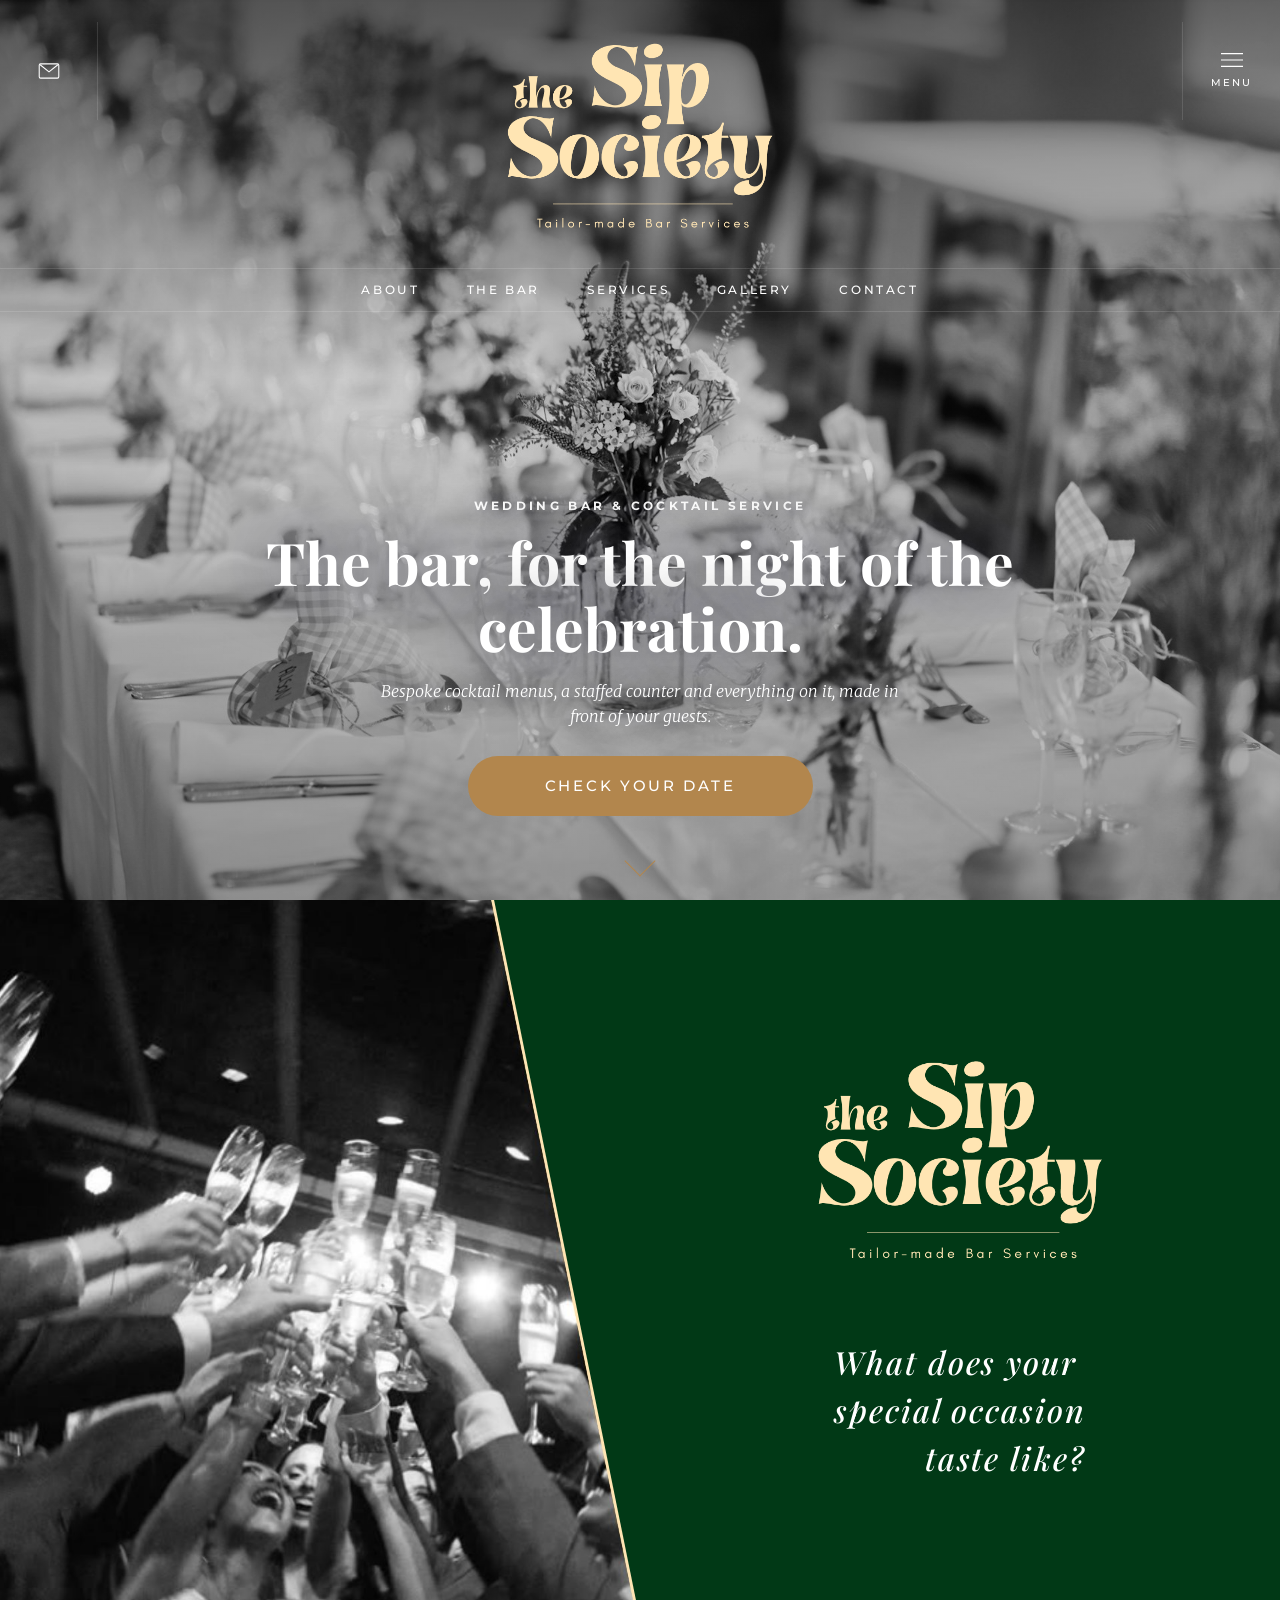
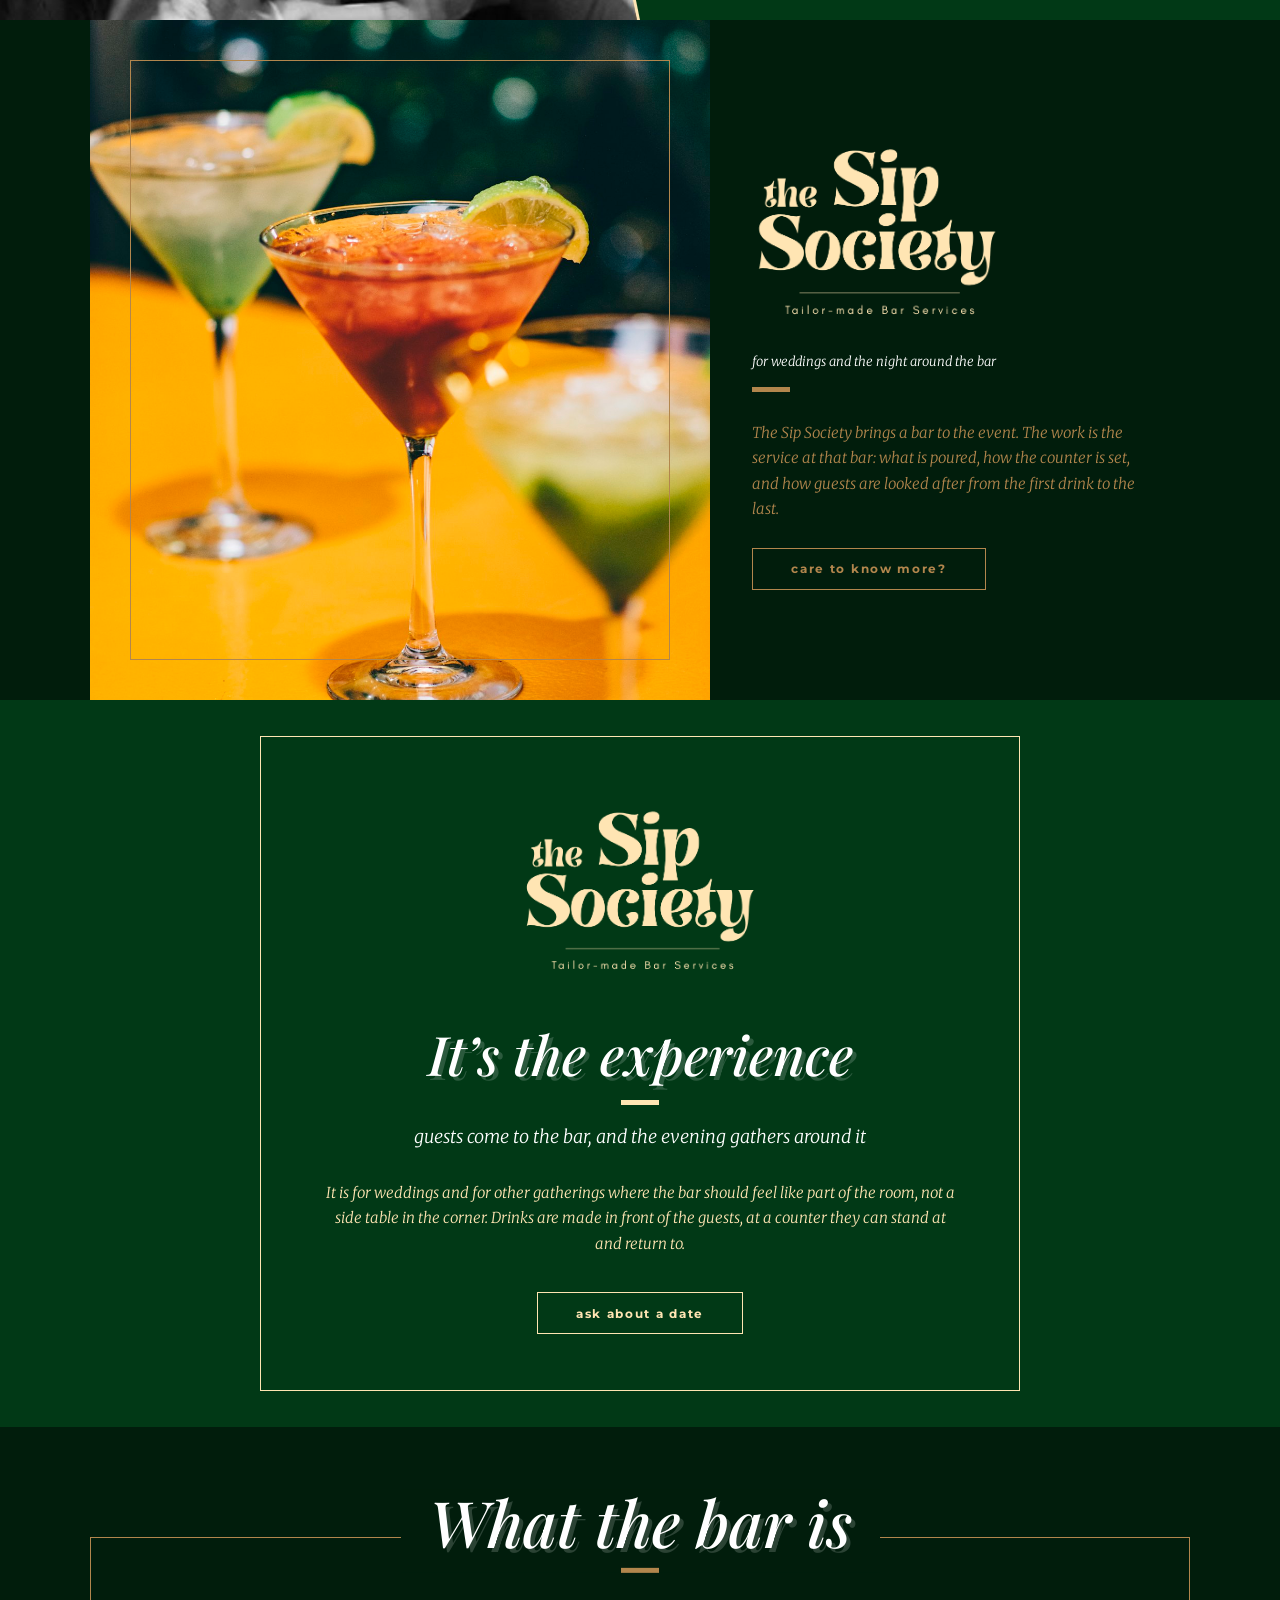
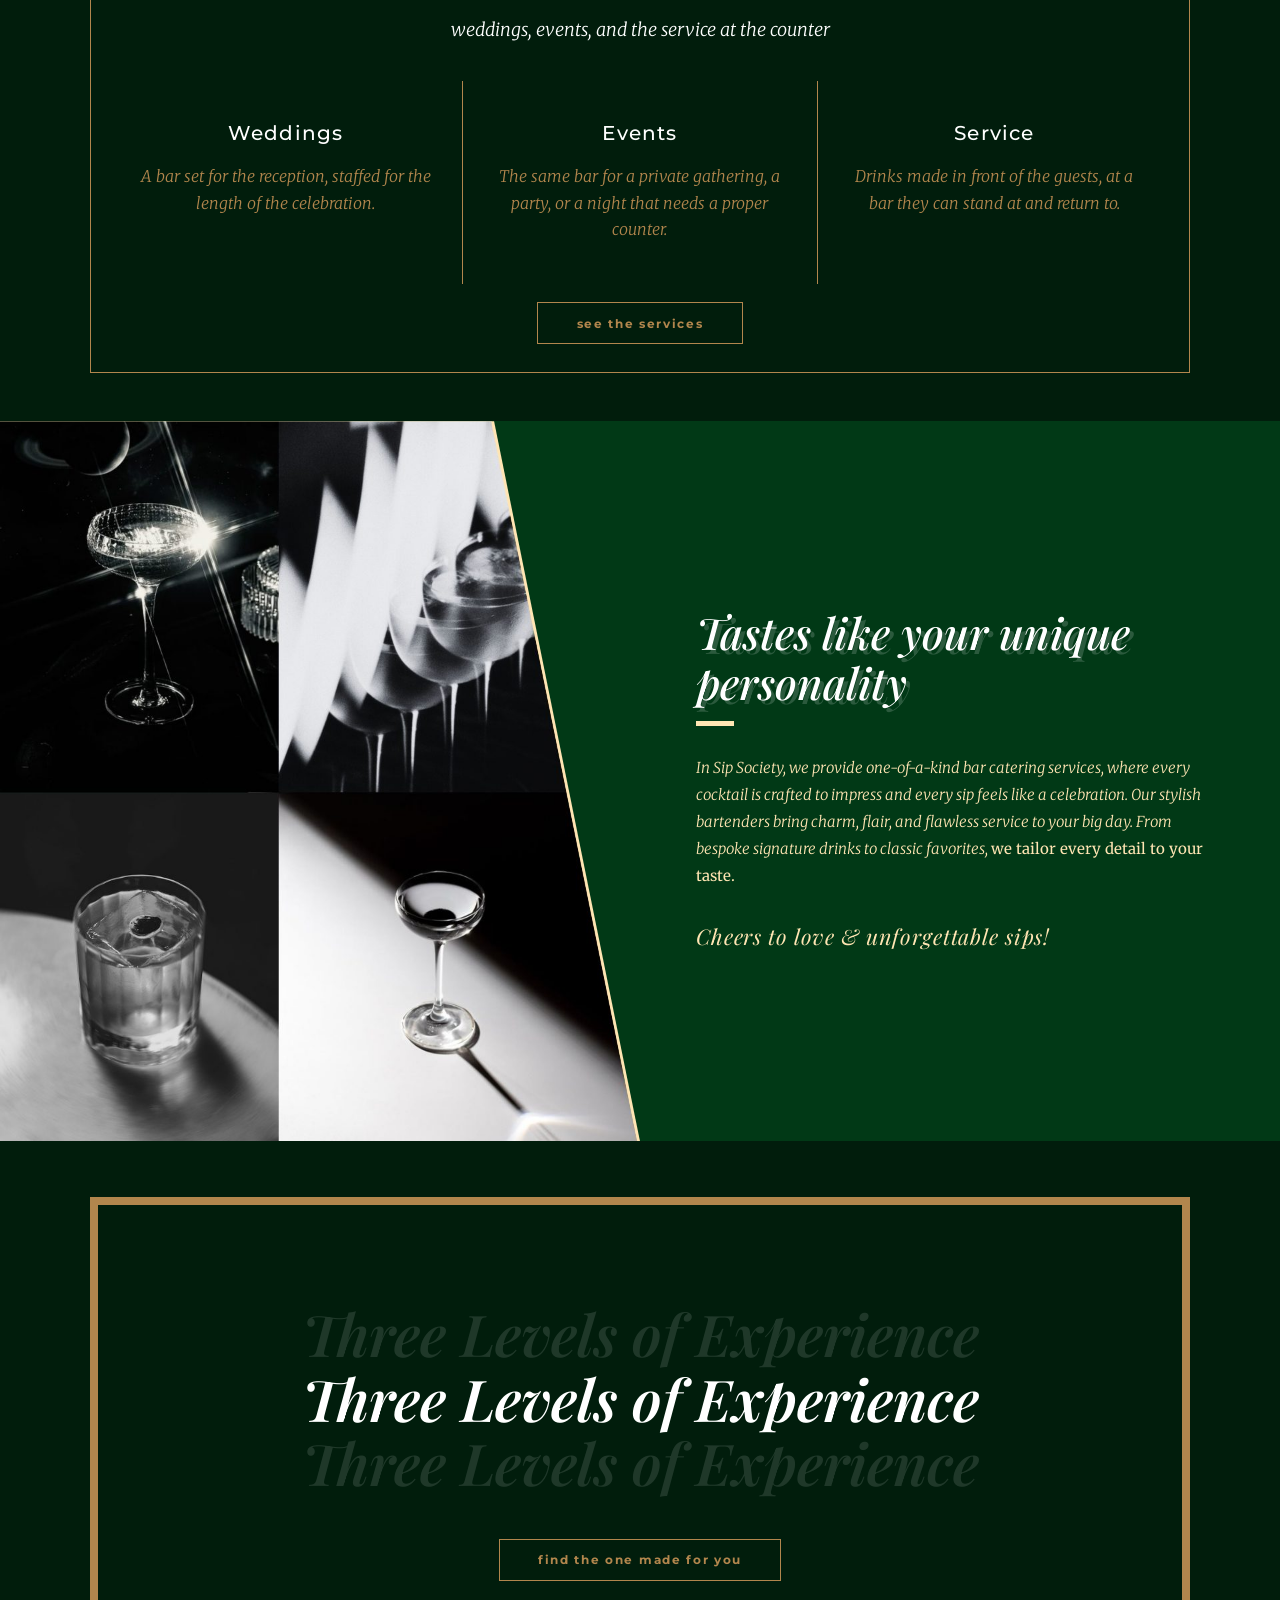
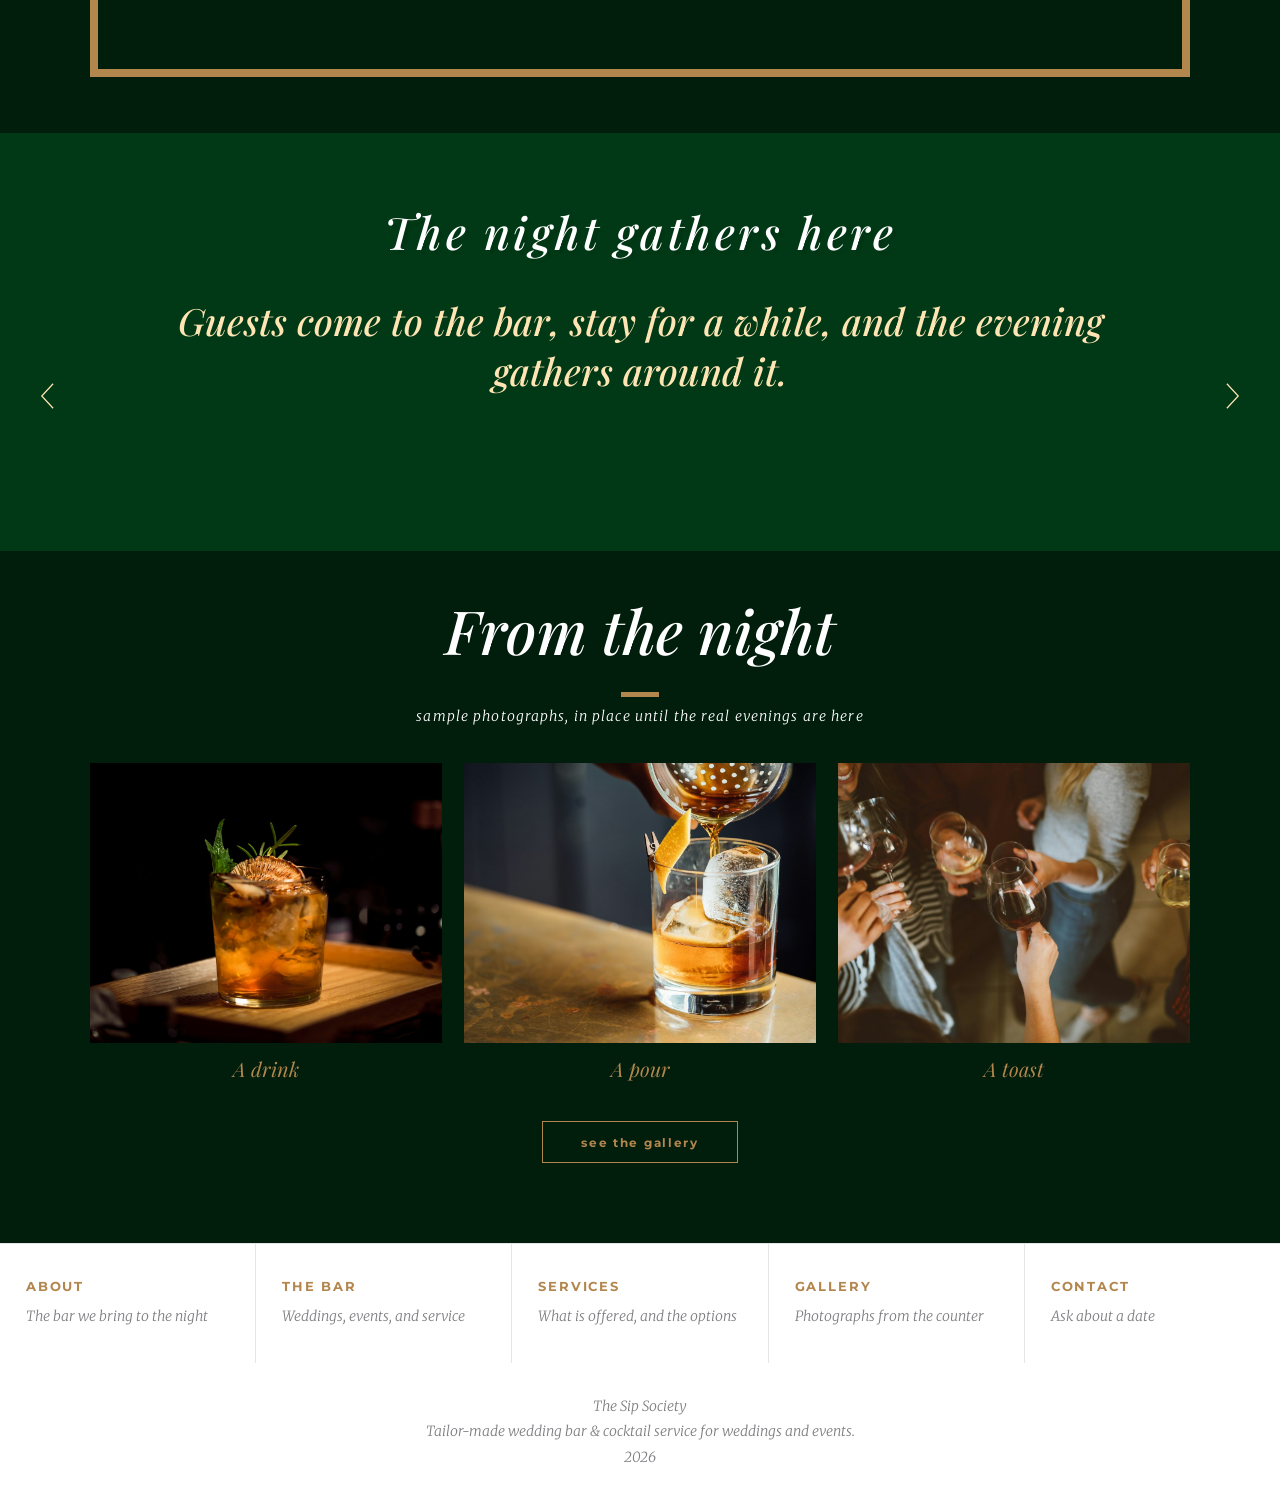
==== commit 46c8d64e: "Introduce alternating "band" sections with new styles and updated color variables; refine components" ====
--- a/index.html
+++ b/index.html
@@ -77,7 +77,7 @@
     </header>
 
     <main>
-      <section class="slant" aria-labelledby="welcome-title">
+      <section class="slant band band-green" aria-labelledby="welcome-title">
         <div class="slant-photo">
           <img src="images/brochure/welcome.jpg" alt="Guests raising champagne glasses in a toast" width="960" height="1080">
         </div>
@@ -91,7 +91,7 @@
         </div>
       </section>
 
-      <section class="split" id="about">
+      <section class="split band band-plum" id="about">
         <div class="split-photo">
           <img src="images/samples/bar.jpg" alt="Sample photograph of cocktails on a bar" width="1200" height="1800">
         </div>
@@ -107,7 +107,7 @@
         </div>
       </section>
 
-      <section class="vision" id="bar">
+      <section class="vision band band-green" id="bar">
         <div class="vision-frame">
           <img class="vision-mark" src="images/logo-word.png" alt="" width="397" height="323">
           <h2 class="dash">It’s the experience</h2>
@@ -119,7 +119,7 @@
         </div>
       </section>
 
-      <section class="offer" aria-labelledby="offer-title">
+      <section class="offer band band-plum" aria-labelledby="offer-title">
         <div class="offer-frame">
           <h2 id="offer-title"><span class="dash">What the bar is</span></h2>
           <p class="offer-kicker">weddings, events, and the service at the counter</p>
@@ -141,7 +141,7 @@
         </div>
       </section>
 
-      <section class="slant reveal" aria-labelledby="intro-title">
+      <section class="slant reveal band band-green" aria-labelledby="intro-title">
         <div class="slant-photo">
           <img src="images/brochure/intro.jpg" alt="Four cocktails in coupe and rocks glasses, in black and white" width="960" height="1080" loading="lazy">
         </div>
@@ -154,7 +154,7 @@
         </div>
       </section>
 
-      <section class="levels reveal" aria-labelledby="levels-title">
+      <section class="levels reveal band band-plum" aria-labelledby="levels-title">
         <div class="levels-frame">
           <div class="levels-stack">
             <span class="levels-echo" aria-hidden="true">Three Levels of Experience</span>
@@ -165,7 +165,7 @@
         </div>
       </section>
 
-      <section class="lines" aria-roledescription="carousel" aria-label="Notes from the bar">
+      <section class="lines band band-green" aria-roledescription="carousel" aria-label="Notes from the bar">
         <h2>The night gathers here</h2>
         <div class="line-viewport">
           <p class="line-slide is-active">The bar is the experience of the night.</p>
@@ -183,7 +183,7 @@
         </div>
       </section>
 
-      <section class="preview" aria-labelledby="preview-title">
+      <section class="preview band band-plum" aria-labelledby="preview-title">
         <h2 id="preview-title" class="dash">From the night</h2>
         <p class="preview-kicker">sample photographs, in place until the real evenings are here</p>
         <ul class="preview-grid">
--- a/css/styles.css
+++ b/css/styles.css
@@ -4,11 +4,12 @@
   --ink: #2a2a31;
   --muted: #7f7f83;
   --line: #e5e5e6;
-  --plum: #241e2d;
+  --plum: #011d0c;
   --green: #013916;
   --green-line: #4f7a60;
   --paper: #ffffff;
   --form: #edecf2;
+  --banana: #ffe5b3;
   --serif: "Playfair Display", Georgia, "Times New Roman", serif;
   --body: "Merriweather", Georgia, serif;
   --sans: "Montserrat", "Avenir Next", "Segoe UI", sans-serif;
@@ -245,15 +246,15 @@
   width: 98px;
   height: 104px;
   border-left: 1px solid var(--line);
-  color: var(--gold);
+  color: var(--green);
 }
 
 .rail-btn-close {
   position: static;
   width: 98px;
   height: 98px;
-  border-left: 1px solid #4a4a50;
-  color: var(--gold);
+  border-left: 1px solid var(--banana);
+  color: var(--banana);
 }
 
 .hero-nav {
@@ -319,7 +320,7 @@
   inset: 0;
   z-index: 40;
   overflow: auto;
-  background: var(--ink);
+  background: var(--plum);
   color: #fff;
 }
 
@@ -333,7 +334,7 @@
   justify-content: space-between;
   min-height: 98px;
   padding-left: 40px;
-  border-bottom: 1px solid #4a4a50;
+  border-bottom: 1px solid var(--banana);
 }
 
 .overlay-brand {
@@ -381,6 +382,80 @@
   overflow: hidden;
 }
 
+/* Alternating bands (home page): green sections use banana, plum sections
+   use gold. Headers and subheaders stay white. */
+
+section.band-green {
+  --band-bg: var(--green);
+  --band-fg: var(--banana);
+}
+
+section.band-plum {
+  --band-bg: var(--plum);
+  --band-fg: var(--gold);
+}
+
+section.band {
+  background: var(--band-bg);
+  color: var(--band-fg);
+}
+
+section.band h2,
+section.band h3,
+section.band .kicker,
+section.band .vision-kicker,
+section.band .offer-kicker,
+section.band .preview-kicker {
+  color: #fff;
+}
+
+section.band .more,
+section.band .more-dark {
+  border-color: var(--band-fg);
+  color: var(--band-fg);
+}
+
+section.band .more:hover,
+section.band .more:focus-visible {
+  background: var(--band-fg);
+  color: var(--band-bg);
+}
+
+section.band .dash::after {
+  background: var(--band-fg);
+}
+
+section.band .split-photo::after,
+section.band .vision-frame,
+section.band .offer-frame,
+section.band .levels-frame {
+  border-color: var(--band-fg);
+}
+
+section.band .slant-photo {
+  background: var(--band-fg);
+}
+
+section.band .offer-grid {
+  background: var(--band-fg);
+}
+
+section.band .offer-grid li,
+.offer.band h2 span {
+  background: var(--band-bg);
+}
+
+section.band .offer-grid p,
+section.band .line-slide,
+section.band .line-controls button,
+section.band .preview-grid a {
+  color: var(--band-fg);
+}
+
+section.band .levels-echo {
+  color: rgba(255, 255, 255, 0.12);
+}
+
 /* Split feature */
 
 .split {
@@ -388,7 +463,7 @@
   grid-template-columns: minmax(0, 1fr) minmax(300px, 480px);
   min-height: 680px;
   padding-inline: max(0px, calc((100% - 1100px) / 2));
-  background: var(--ink);
+  background: var(--plum);
   color: #fff;
 }
 
@@ -501,7 +576,7 @@
   max-width: 760px;
   margin: 0 auto;
   padding: 48px 28px 56px;
-  border: 1px solid var(--green-line);
+  border: 1px solid var(--gold);
   text-align: center;
 }
 
@@ -1223,7 +1298,7 @@
   margin-right: 22px;
   padding: 0.7rem 1.4rem;
   border-radius: 24px;
-  background: var(--gold);
+  background: var(--green);
   color: #fff;
   font-family: var(--sans);
   font-size: 12px;
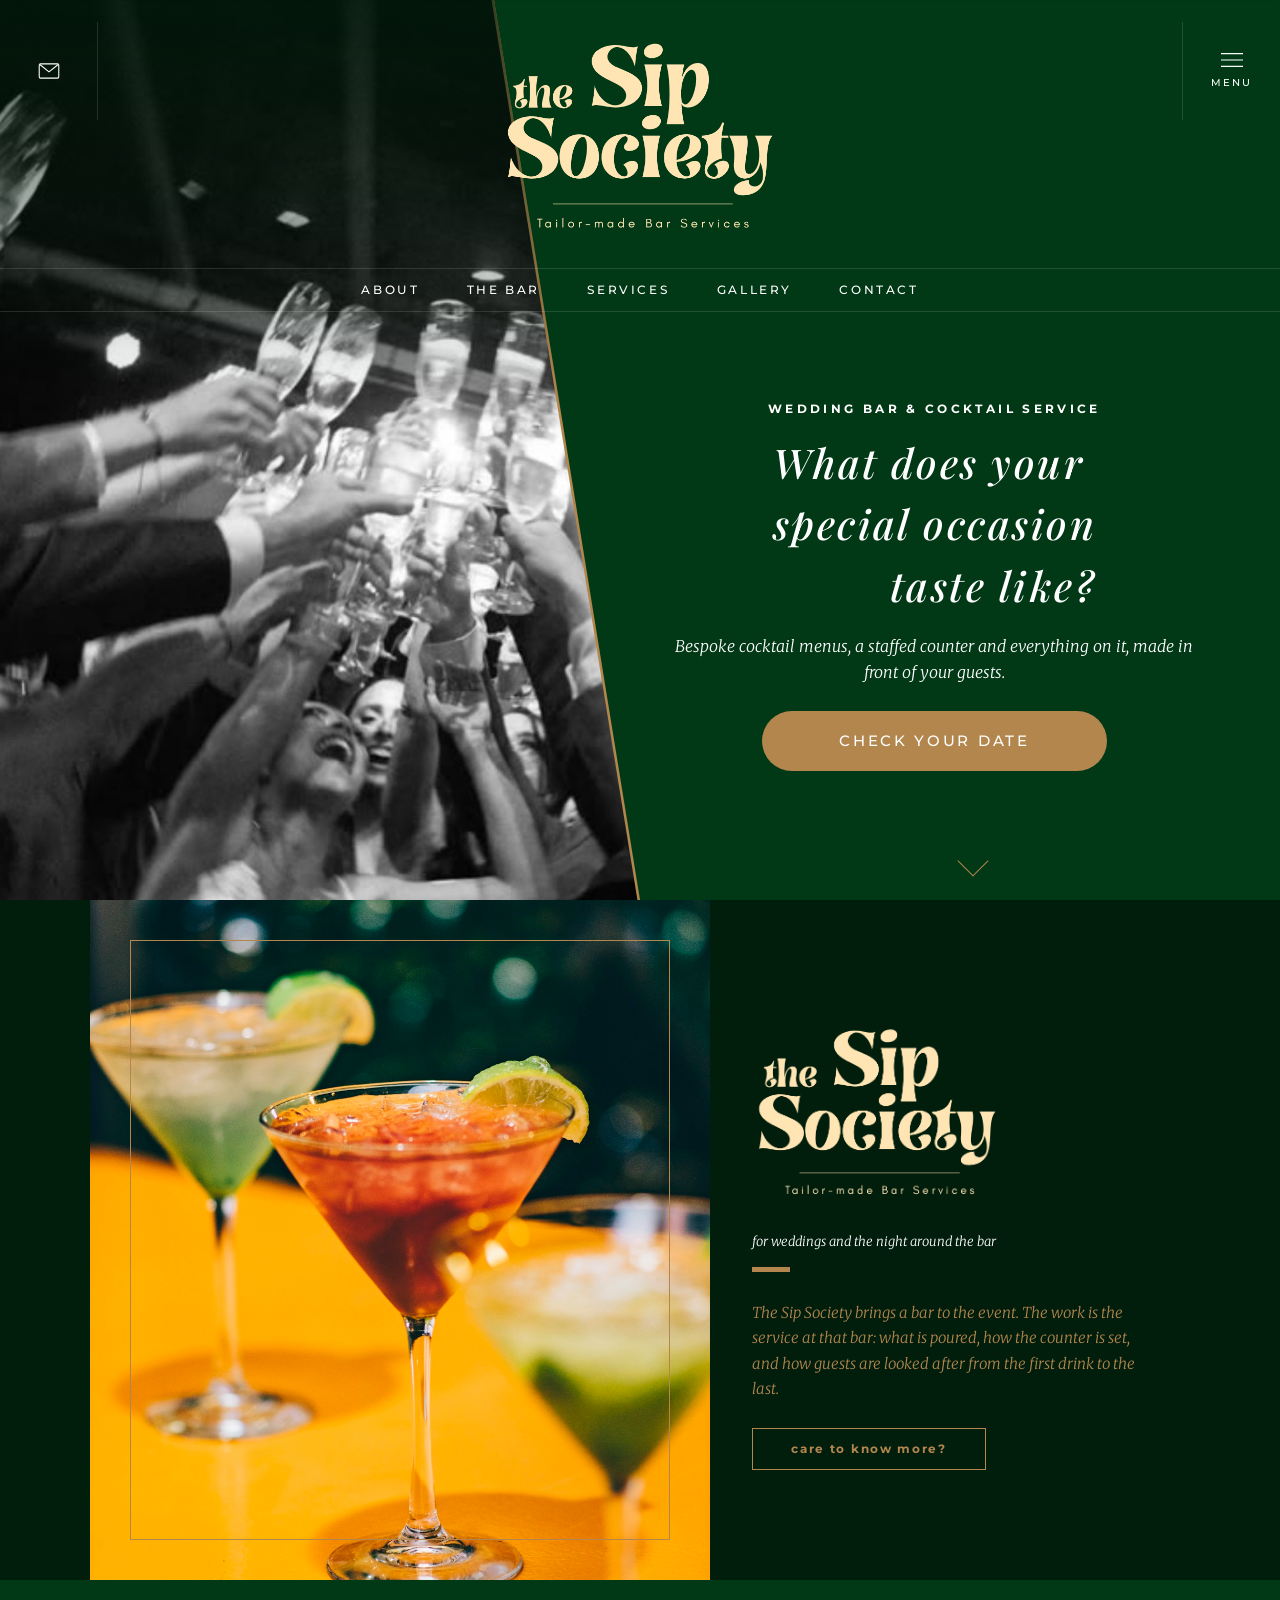
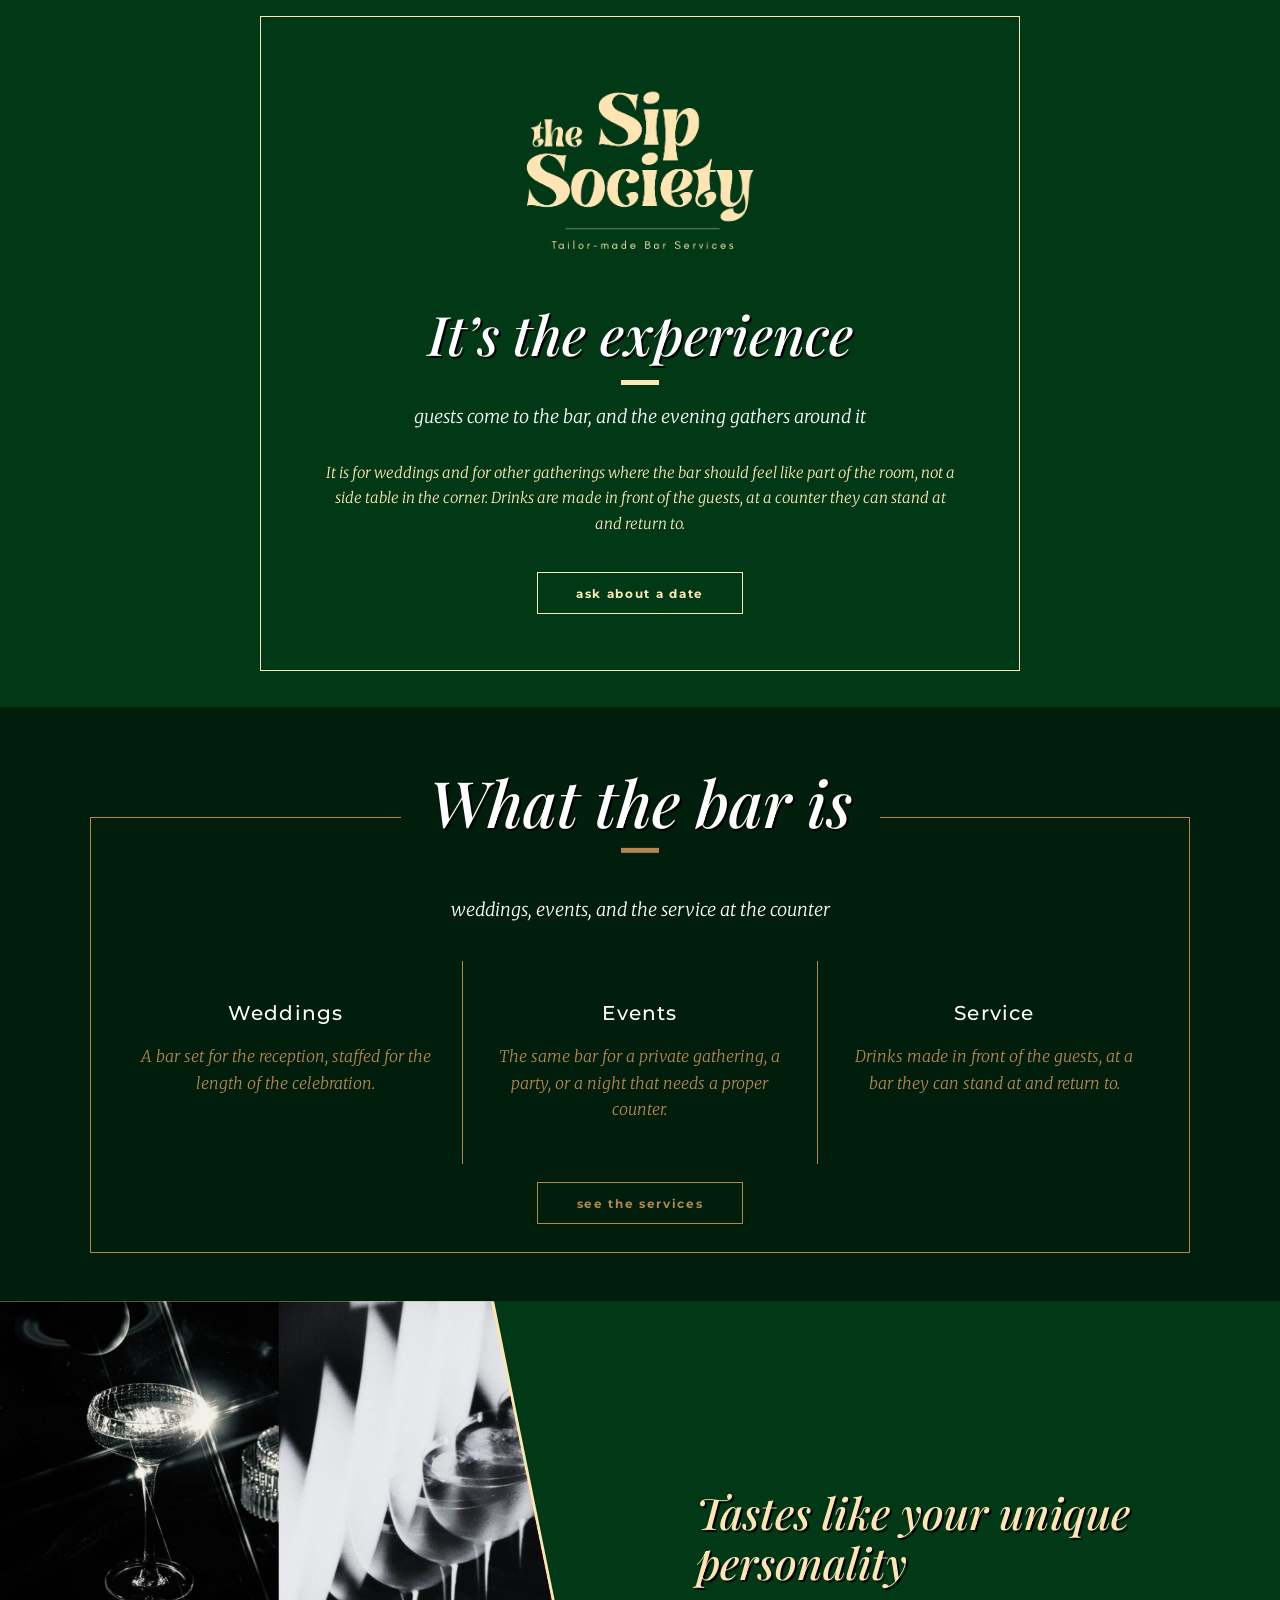
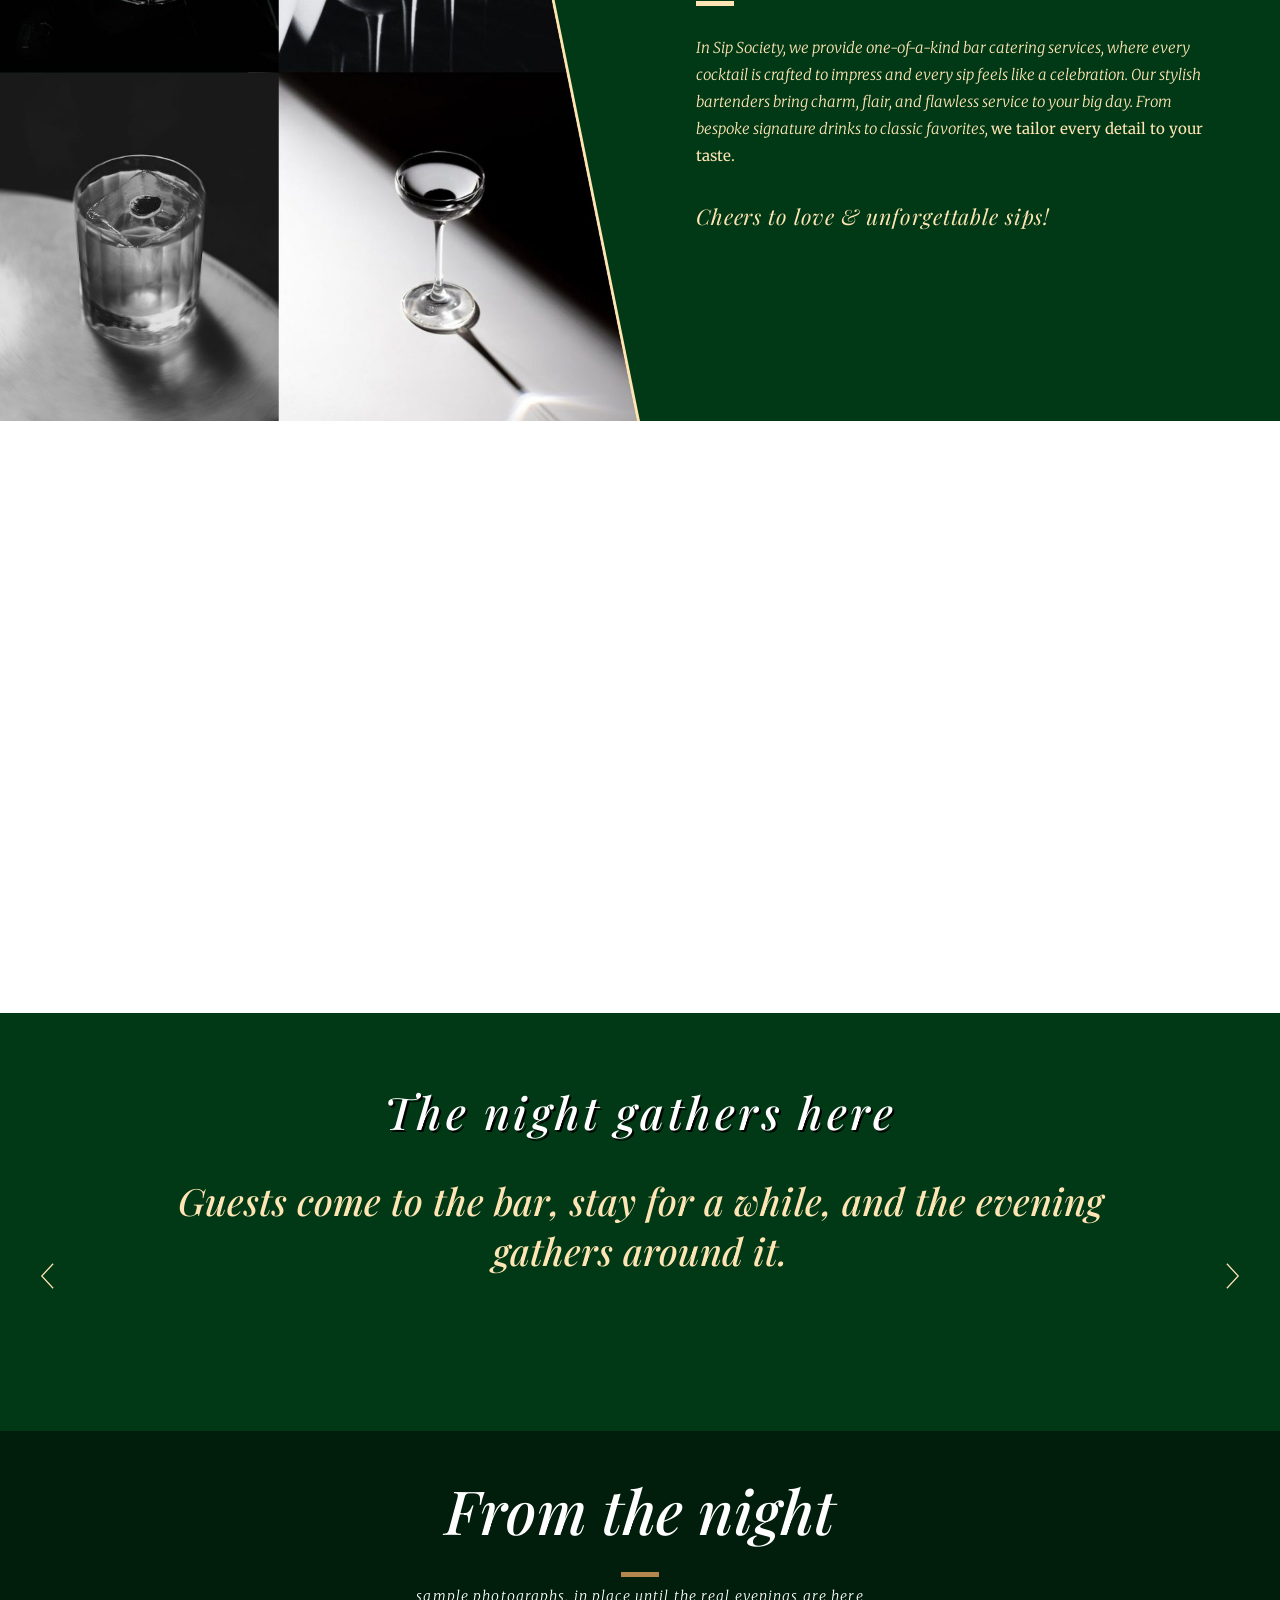
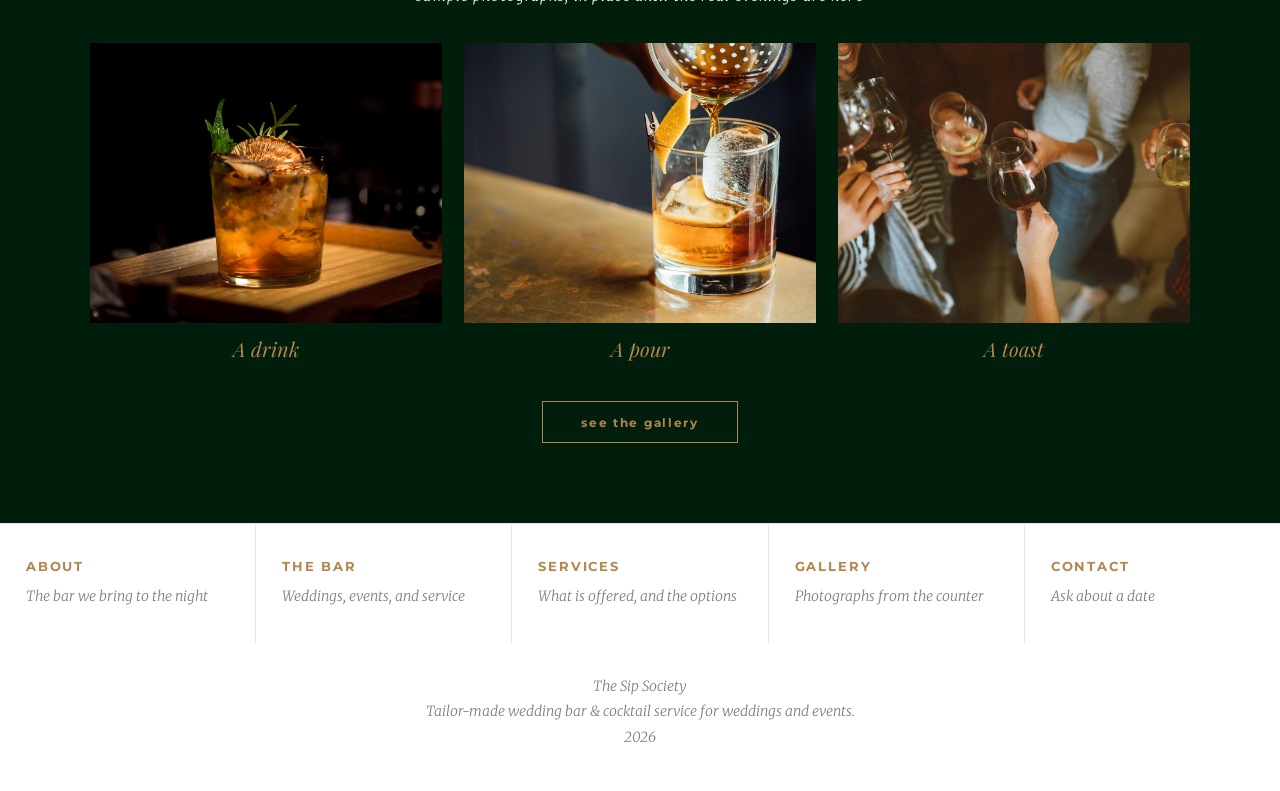
==== commit b391590f: "Redesign hero section with a slanted photo layout, updated copy, and responsive styling; remove redu" ====
--- a/index.html
+++ b/index.html
@@ -43,8 +43,10 @@
       </nav>
     </div>
 
-    <header class="hero">
-      <div class="hero-photo" role="img" aria-label="Sample photograph of a wedding reception"></div>
+    <header class="hero hero-intro">
+      <div class="hero-slant">
+        <img src="images/brochure/welcome.jpg" alt="Guests raising champagne glasses in a toast" width="960" height="1080">
+      </div>
       <div class="hero-chrome">
         <a class="rail-link" href="contact.html">
           <svg viewBox="0 0 24 18" aria-hidden="true"><rect x="1" y="1" width="22" height="16" rx="1.5" fill="none" stroke="currentColor" stroke-width="1.2"/><path d="M2 2l10 8L22 2" fill="none" stroke="currentColor" stroke-width="1.2"/></svg>
@@ -67,7 +69,11 @@
       </div>
       <div class="hero-copy">
         <p class="hero-eyebrow">Wedding bar &amp; cocktail service</p>
-        <h1 class="hero-title">The bar, for the night of the celebration.</h1>
+        <h1 class="hero-title">
+          <span>What does your</span>
+          <span>special occasion</span>
+          <span>taste like?</span>
+        </h1>
         <p class="hero-sub">Bespoke cocktail menus, a staffed counter and everything on it, made in front of your guests.</p>
         <a class="pill hero-cta" href="contact.html">Check your date</a>
       </div>
@@ -77,20 +83,6 @@
     </header>
 
     <main>
-      <section class="slant band band-green" aria-labelledby="welcome-title">
-        <div class="slant-photo">
-          <img src="images/brochure/welcome.jpg" alt="Guests raising champagne glasses in a toast" width="960" height="1080">
-        </div>
-        <div class="slant-copy welcome-copy">
-          <img class="welcome-mark" src="images/logo-word.png" alt="The Sip Society, tailor-made bar services" width="397" height="323">
-          <h2 id="welcome-title" class="welcome-question">
-            <span>What does your</span>
-            <span>special occasion</span>
-            <span>taste like?</span>
-          </h2>
-        </div>
-      </section>
-
       <section class="split band band-plum" id="about">
         <div class="split-photo">
           <img src="images/samples/bar.jpg" alt="Sample photograph of cocktails on a bar" width="1200" height="1800">
--- a/css/styles.css
+++ b/css/styles.css
@@ -503,7 +503,7 @@
   font-style: italic;
   font-weight: 500;
   line-height: 1.15;
-  text-shadow: 4px 4px 0 rgba(255, 255, 255, 0.17);
+  text-shadow: 2px 2px 0 #000;
 }
 
 .split-copy h2 img {
@@ -594,7 +594,7 @@
   font-style: italic;
   font-weight: 500;
   line-height: 1.1;
-  text-shadow: 4px 4px 0 rgba(255, 255, 255, 0.17);
+  text-shadow: 2px 2px 0 #000;
 }
 
 .vision h2.dash::after {
@@ -652,7 +652,7 @@
   font-style: italic;
   font-weight: 500;
   line-height: 1;
-  text-shadow: 4px 4px 0 rgba(255, 255, 255, 0.17);
+  text-shadow: 2px 2px 0 #000;
   transform: translateY(-58%);
 }
 
@@ -731,7 +731,7 @@
   font-weight: 500;
   letter-spacing: 0.08em;
   line-height: 1.2;
-  text-shadow: 4px 4px 0 rgba(0, 0, 0, 0.06);
+  text-shadow: 2px 2px 0 #000;
 }
 
 .line-viewport {
@@ -1566,7 +1566,7 @@
   font-style: italic;
   font-weight: 500;
   line-height: 1.15;
-  text-shadow: 4px 4px 0 rgba(255, 255, 255, 0.17);
+  text-shadow: 2px 2px 0 #000;
 }
 
 .slant-copy h2.dash::after {
@@ -1592,31 +1592,119 @@
   letter-spacing: 0.04em;
 }
 
-.welcome-copy {
+#intro-title {
+  color: var(--banana);
+  text-shadow: 2px 2px 0 #000;
+}
+
+/* Home hero: the brochure photo on green */
+
+.hero-intro {
+  background: var(--green);
+}
+
+/* The photo is the 960x1080 brochure slide, green and gold line included.
+   The box keeps that ratio so the clip follows the line in the picture. */
+.hero-slant {
+  position: absolute;
+  top: 0;
+  bottom: 0;
+  left: 0;
+  width: 50%;
+  background: var(--gold);
+  clip-path: polygon(0 0, 77.2% 0, 100% 100%, 0 100%);
+}
+
+.hero-slant img {
+  width: 100%;
+  height: 100%;
+  object-fit: cover;
+  object-position: left top;
+  clip-path: polygon(0 0, 76.8% 0, 99.6% 100%, 0 100%);
+}
+
+/* keeps the white nav legible where it crosses the bright photo */
+.hero-slant::after {
+  content: "";
+  position: absolute;
+  inset: 0;
+  background: linear-gradient(to bottom, rgba(1, 29, 12, 0.7) 0%, rgba(1, 29, 12, 0) 45%);
+  pointer-events: none;
+}
+
+.hero-intro .scroll-cue {
+  left: 76%;
+}
+
+.hero-intro .hero-copy {
+  left: 52%;
+  right: 6%;
+  bottom: 0;
+  display: flex;
+  flex-direction: column;
   align-items: center;
-  text-align: center;
-}
-
-.welcome-mark {
-  width: min(300px, 80%);
-  height: auto;
-}
-
-.slant-copy .welcome-question {
+  justify-content: center;
+  top: 330px;
+  padding-bottom: 60px;
+}
+
+.hero-intro .hero-eyebrow,
+.hero-intro .hero-sub {
+  text-shadow: none;
+}
+
+.hero-intro .hero-title {
   display: grid;
-  margin-top: 56px;
-  font-size: clamp(1.5rem, 2.5vw, 2.1rem);
+  font-size: clamp(1.8rem, 3.2vw, 2.9rem);
+  font-style: italic;
+  font-weight: 500;
   letter-spacing: 0.06em;
   line-height: 1.5;
   text-shadow: none;
 }
 
-.welcome-question span:nth-child(1) {
+.hero-intro .hero-title span:nth-child(1) {
   justify-self: start;
 }
 
-.welcome-question span:nth-child(3) {
+.hero-intro .hero-title span:nth-child(3) {
   justify-self: end;
+}
+
+/* Narrow screens: no room for two columns, so the photo sits behind the copy */
+@media (max-width: 900px) {
+  .hero-slant,
+  .hero-slant img {
+    clip-path: none;
+  }
+
+  .hero-slant {
+    width: 100%;
+  }
+
+  .hero-slant img {
+    object-position: 30% center;
+  }
+
+  .hero-slant::after {
+    background: linear-gradient(to bottom, rgba(1, 29, 12, 0.7) 0%, rgba(1, 29, 12, 0.5) 45%, rgba(1, 29, 12, 0.78) 100%);
+  }
+
+  .hero-intro .scroll-cue {
+    left: 50%;
+  }
+
+  .hero-intro .hero-copy {
+    top: auto;
+    right: 8%;
+    bottom: 70px;
+    left: 8%;
+    padding-bottom: 0;
+  }
+
+  .hero-intro .hero-title span:nth-child(n) {
+    justify-self: center;
+  }
 }
 
 /* Brochure: three levels */
@@ -1670,10 +1758,6 @@
     max-width: none;
     padding: 40px 22px 64px;
   }
-
-  .slant-copy .welcome-question {
-    margin-top: 36px;
-  }
 }
 
 @media (max-width: 620px) {
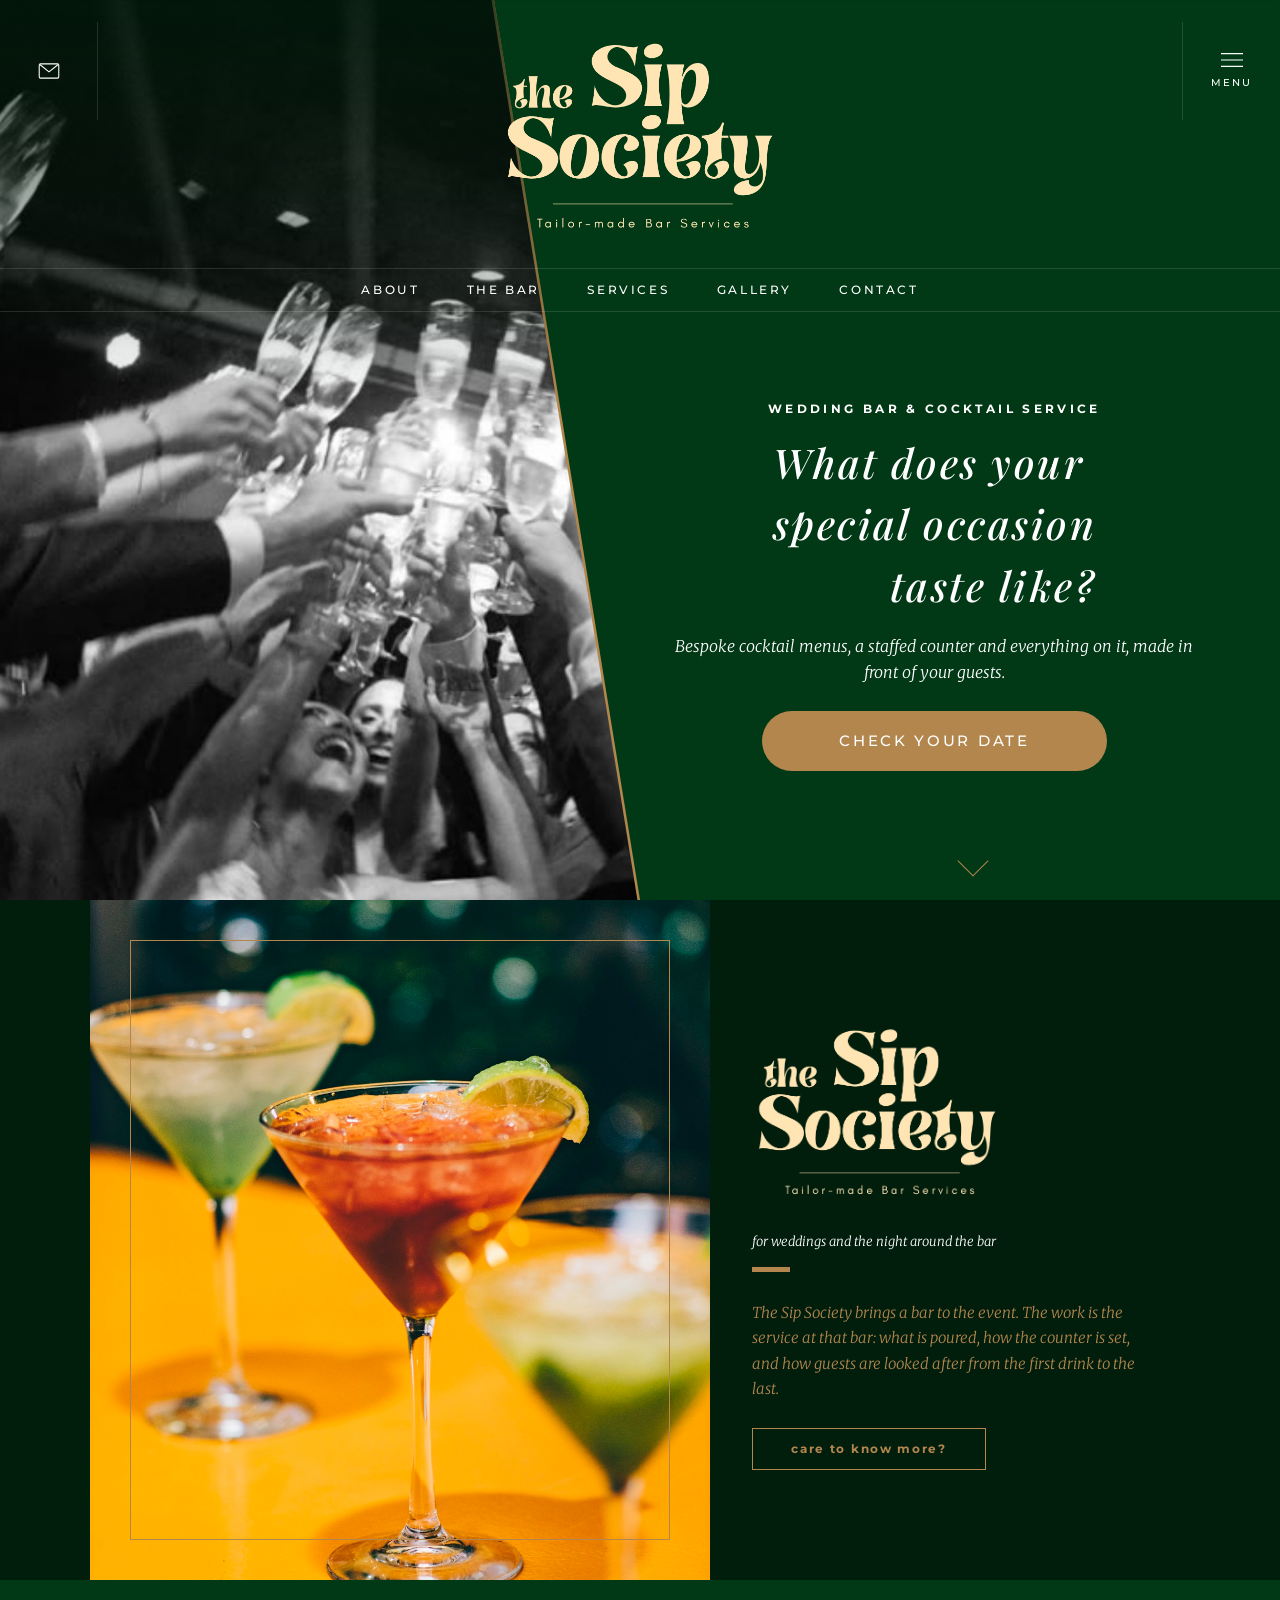
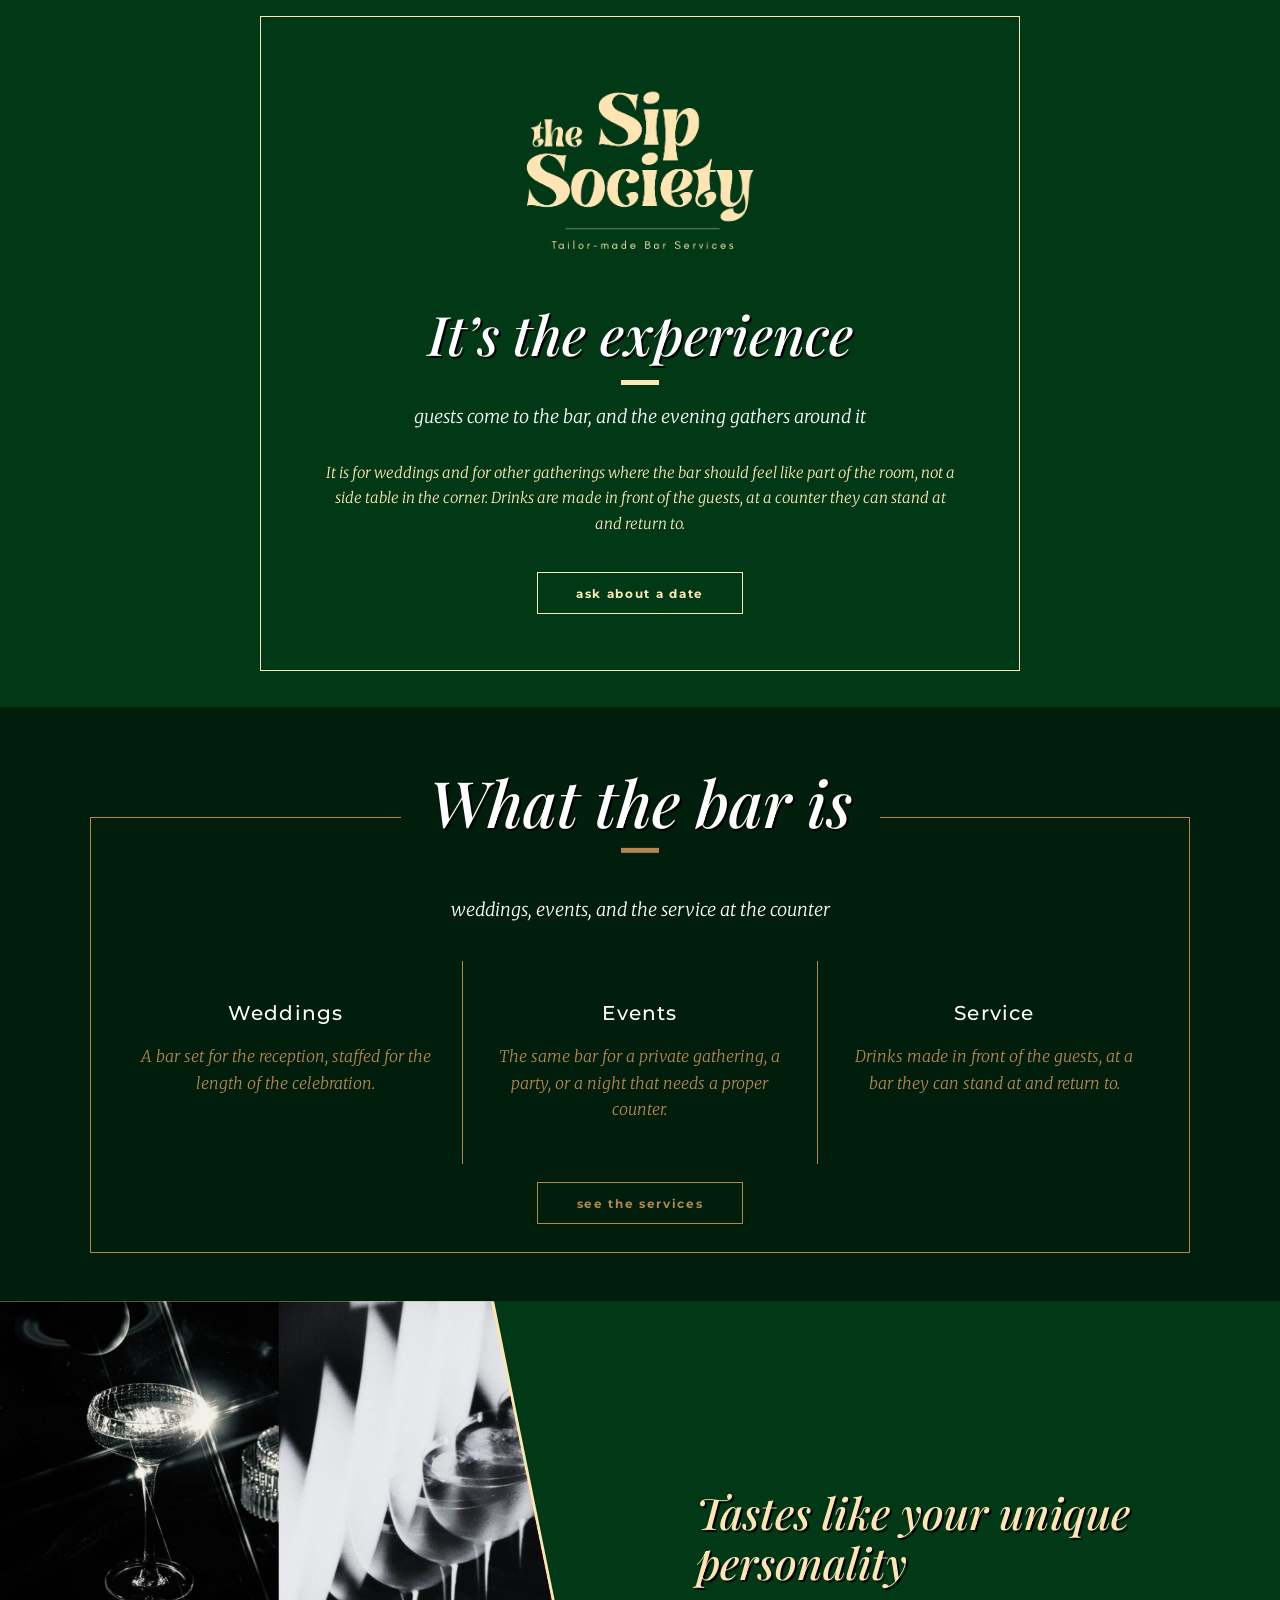
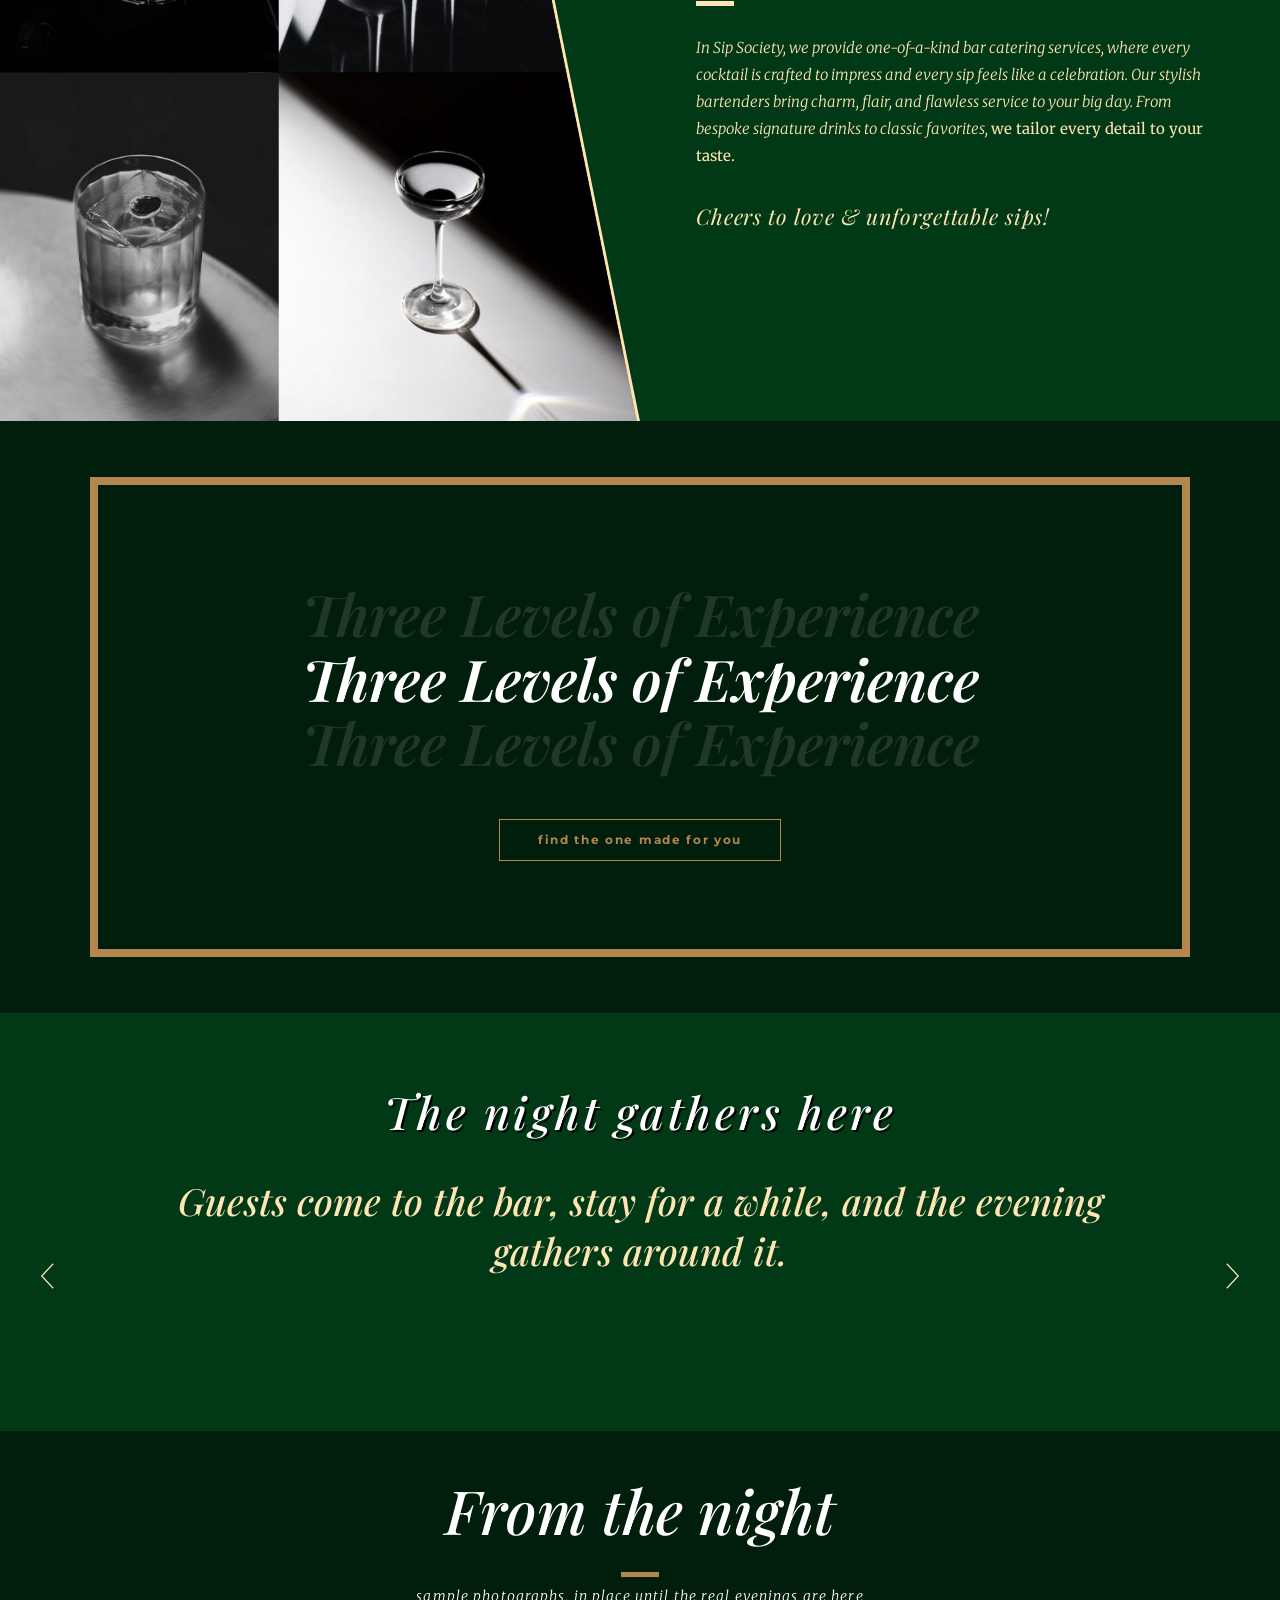
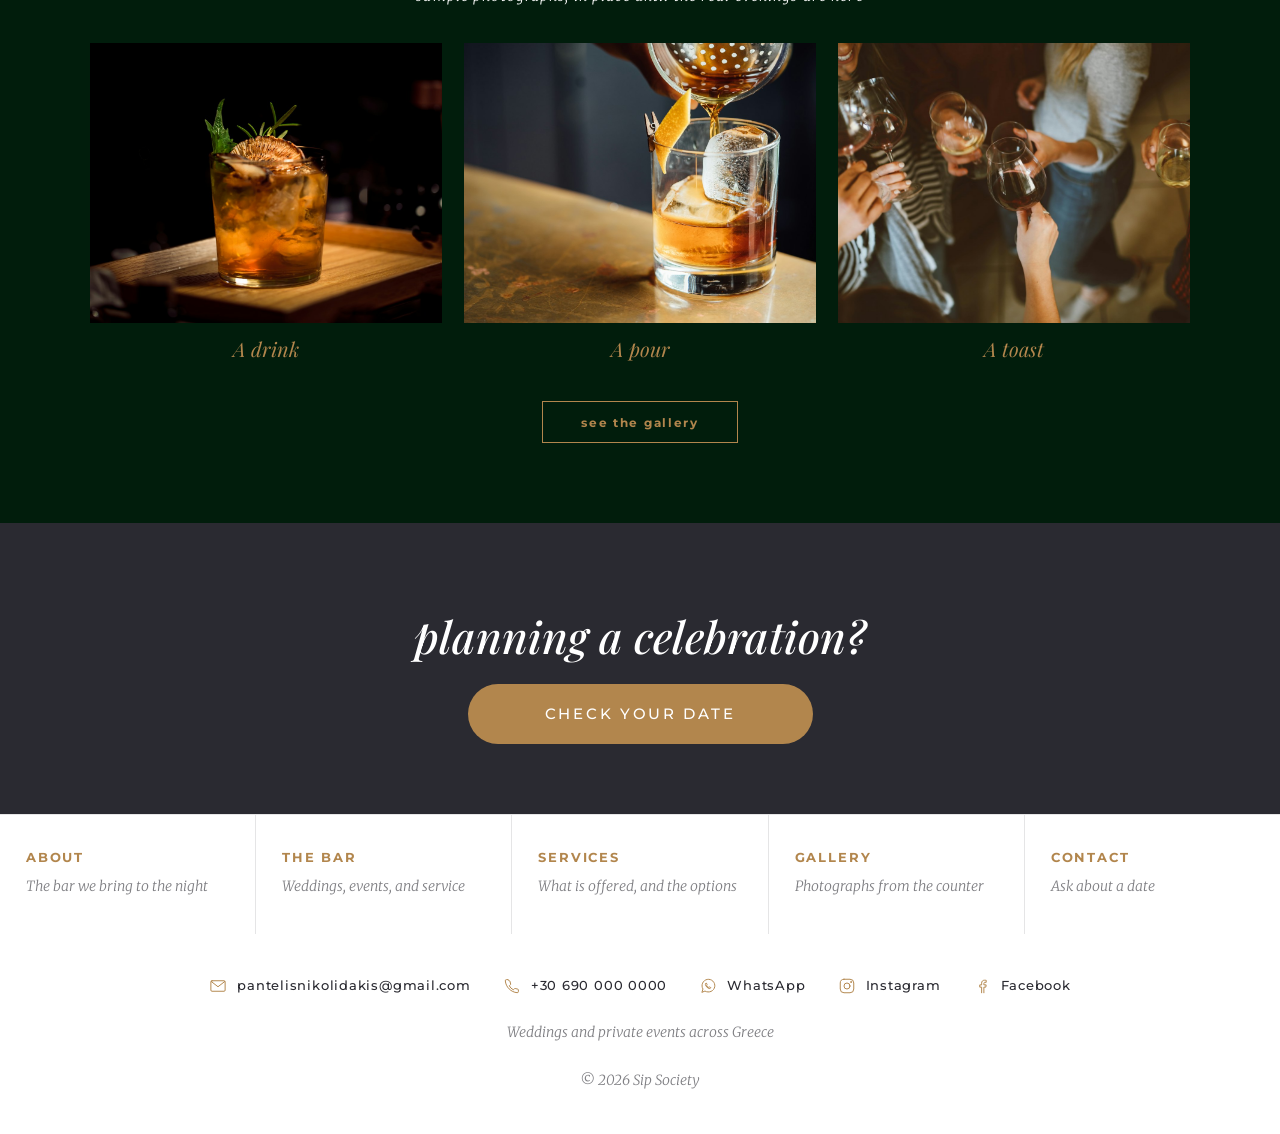
==== commit dbb03de4: "Add contact details to footer and Contact page, include structured data for SEO, and introduce respo" ====
--- a/index.html
+++ b/index.html
@@ -11,6 +11,24 @@
     <link rel="preconnect" href="https://fonts.gstatic.com" crossorigin>
     <link href="https://fonts.googleapis.com/css2?family=Merriweather:ital,wght@0,300;0,400;1,300;1,400&family=Montserrat:wght@400;500;700&family=Playfair+Display:ital,wght@0,600;0,700;1,500;1,600;1,700&display=swap" rel="stylesheet">
     <link rel="stylesheet" href="css/styles.css">
+    <!-- TODO: telephone is a placeholder; add "url" and "image" once the domain is live -->
+    <script type="application/ld+json">
+    {
+      "@context": "https://schema.org",
+      "@type": "LocalBusiness",
+      "name": "The Sip Society",
+      "legalName": "Sip Society",
+      "description": "Tailor-made wedding bar and cocktail service for weddings and private events.",
+      "email": "pantelisnikolidakis@gmail.com",
+      "telephone": "+30 690 000 0000",
+      "address": { "@type": "PostalAddress", "addressCountry": "GR" },
+      "areaServed": { "@type": "Country", "name": "Greece" },
+      "sameAs": [
+        "https://www.instagram.com/pantelisnikolidakis/",
+        "https://www.facebook.com/share/1DG5RxUV88/"
+      ]
+    }
+    </script>
   </head>
   <body class="home">
     <a class="skip" href="#about">Skip to content</a>
@@ -203,6 +221,10 @@
     </main>
 
     <footer class="site-footer">
+      <div class="footer-cta">
+        <h2>planning a celebration?</h2>
+        <a class="pill" href="contact.html">Check your date</a>
+      </div>
       <nav class="footer-nav" aria-label="Footer">
         <a href="#about"><strong>About</strong><span>The bar we bring to the night</span></a>
         <a href="#bar"><strong>The bar</strong><span>Weddings, events, and service</span></a>
@@ -210,10 +232,19 @@
         <a href="gallery.html"><strong>Gallery</strong><span>Photographs from the counter</span></a>
         <a href="contact.html"><strong>Contact</strong><span>Ask about a date</span></a>
       </nav>
+      <div class="footer-contact">
+        <ul class="contact-links">
+          <li class="contact-email"><a href="mailto:pantelisnikolidakis@gmail.com"><svg viewBox="0 0 24 24" aria-hidden="true"><rect x="2.5" y="5" width="19" height="14" rx="1.5"/><path d="M3 6l9 7 9-7"/></svg><span>pantelisnikolidakis@gmail.com</span></a></li>
+          <!-- TODO: placeholder phone and WhatsApp numbers, replace with the real ones -->
+          <li><a href="tel:+306900000000"><svg viewBox="0 0 24 24" aria-hidden="true"><path d="M6.6 3.5h-2a1.5 1.5 0 0 0-1.5 1.6c.6 8.2 7.6 15.2 15.8 15.8a1.5 1.5 0 0 0 1.6-1.5v-2.2a1 1 0 0 0-.8-1l-3.5-.9a1 1 0 0 0-1 .3l-1.4 1.5a12 12 0 0 1-5.4-5.4l1.5-1.4a1 1 0 0 0 .3-1l-.9-3.5a1 1 0 0 0-1-.8z"/></svg><span>+30 690 000 0000</span></a></li>
+          <li><a href="https://wa.me/306900000000" target="_blank" rel="noopener"><svg viewBox="0 0 24 24" aria-hidden="true"><path d="M4 20l1.3-4A8.5 8.5 0 1 1 8.4 19z"/><path d="M9.2 8.6c.3-.4.7-.4.9 0l.6 1.3c.1.3 0 .5-.2.7l-.4.4a5 5 0 0 0 2.9 2.9l.4-.4c.2-.2.4-.3.7-.2l1.3.6c.4.2.4.6 0 .9-.6.6-1.4.8-2.2.5a7.5 7.5 0 0 1-4.5-4.5c-.3-.8-.1-1.6.5-2.2z"/></svg><span>WhatsApp</span></a></li>
+          <li><a href="https://www.instagram.com/pantelisnikolidakis/" target="_blank" rel="noopener"><svg viewBox="0 0 24 24" aria-hidden="true"><rect x="3" y="3" width="18" height="18" rx="5"/><circle cx="12" cy="12" r="4"/><circle cx="17.3" cy="6.7" r=".6"/></svg><span>Instagram</span></a></li>
+          <li><a href="https://www.facebook.com/share/1DG5RxUV88/" target="_blank" rel="noopener"><svg viewBox="0 0 24 24" aria-hidden="true"><path d="M14.5 21v-7.5h2.6l.4-3h-3V8.6c0-.9.3-1.5 1.6-1.5h1.5V4.4a20 20 0 0 0-2.3-.1c-2.3 0-3.8 1.4-3.8 3.9v2.3H9v3h2.5V21"/></svg><span>Facebook</span></a></li>
+        </ul>
+        <p class="footer-area">Weddings and private events across Greece</p>
+      </div>
       <div class="footer-meta">
-        <p>The Sip Society</p>
-        <p>Tailor-made wedding bar &amp; cocktail service for weddings and events.</p>
-        <p><span id="year"></span></p>
+        <p>&copy; <span id="year">2026</span> Sip Society</p>
       </div>
     </footer>
 
--- a/css/styles.css
+++ b/css/styles.css
@@ -1121,8 +1121,105 @@
 }
 
 .footer-meta {
-  padding: 28px 8% 40px;
+  padding: 14px 8% 40px;
   text-align: center;
+}
+
+.footer-contact {
+  padding: 36px 8% 8px;
+  text-align: center;
+}
+
+.footer-area {
+  margin: 18px 0 0;
+  color: var(--muted);
+  font-size: 14px;
+  font-style: italic;
+}
+
+/* Contact links (footer and contact page) */
+
+.contact-links {
+  display: flex;
+  flex-wrap: wrap;
+  justify-content: center;
+  gap: 14px 32px;
+  margin: 0;
+  padding: 0;
+  list-style: none;
+}
+
+.contact-links a {
+  display: inline-flex;
+  align-items: center;
+  gap: 10px;
+  min-height: 32px;
+  color: var(--ink);
+  font-family: var(--sans);
+  font-size: 13px;
+  font-weight: 500;
+  letter-spacing: 0.06em;
+  text-decoration: none;
+  overflow-wrap: anywhere;
+}
+
+.contact-links a:hover {
+  color: var(--gold);
+}
+
+.contact-links svg {
+  flex: none;
+  width: 18px;
+  height: 18px;
+  fill: none;
+  stroke: var(--gold);
+  stroke-width: 1.3;
+  stroke-linecap: round;
+  stroke-linejoin: round;
+}
+
+.contact-direct {
+  margin-top: 56px;
+  padding-top: 40px;
+  border-top: 1px solid #d6d4de;
+}
+
+.contact-direct h3 {
+  margin: 0;
+  font-family: var(--serif);
+  font-size: 1.8rem;
+  font-style: italic;
+  font-weight: 500;
+}
+
+.contact-direct p {
+  margin: 10px auto 24px;
+  max-width: 34rem;
+  color: var(--muted);
+  font-size: 15px;
+  font-style: italic;
+}
+
+.contact-direct .contact-email {
+  display: flex;
+  flex-basis: 100%;
+  justify-content: center;
+}
+
+@media (max-width: 1180px) {
+  .footer-contact .contact-email {
+    display: flex;
+    flex-basis: 100%;
+    justify-content: center;
+  }
+}
+
+@media (max-width: 620px) {
+  .contact-links {
+    flex-direction: column;
+    align-items: center;
+    gap: 10px;
+  }
 }
 
 .footer-meta p {
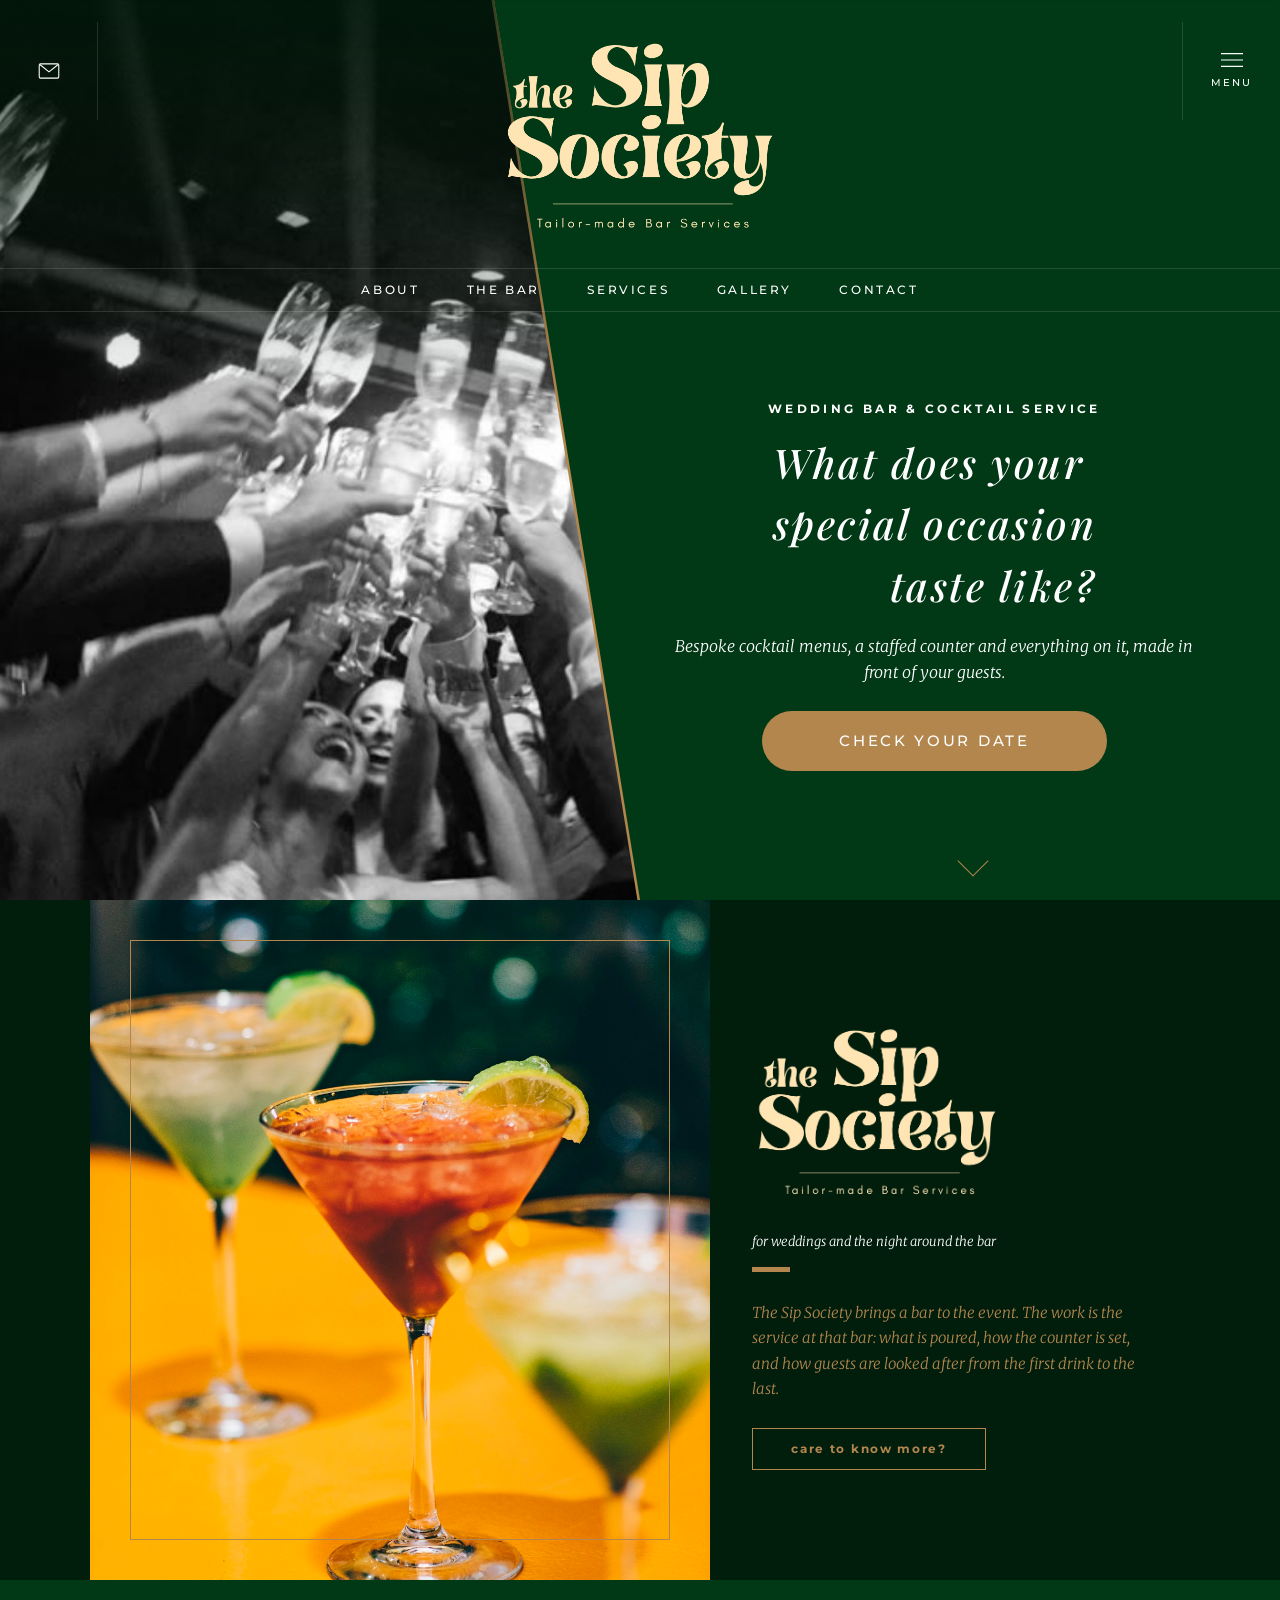
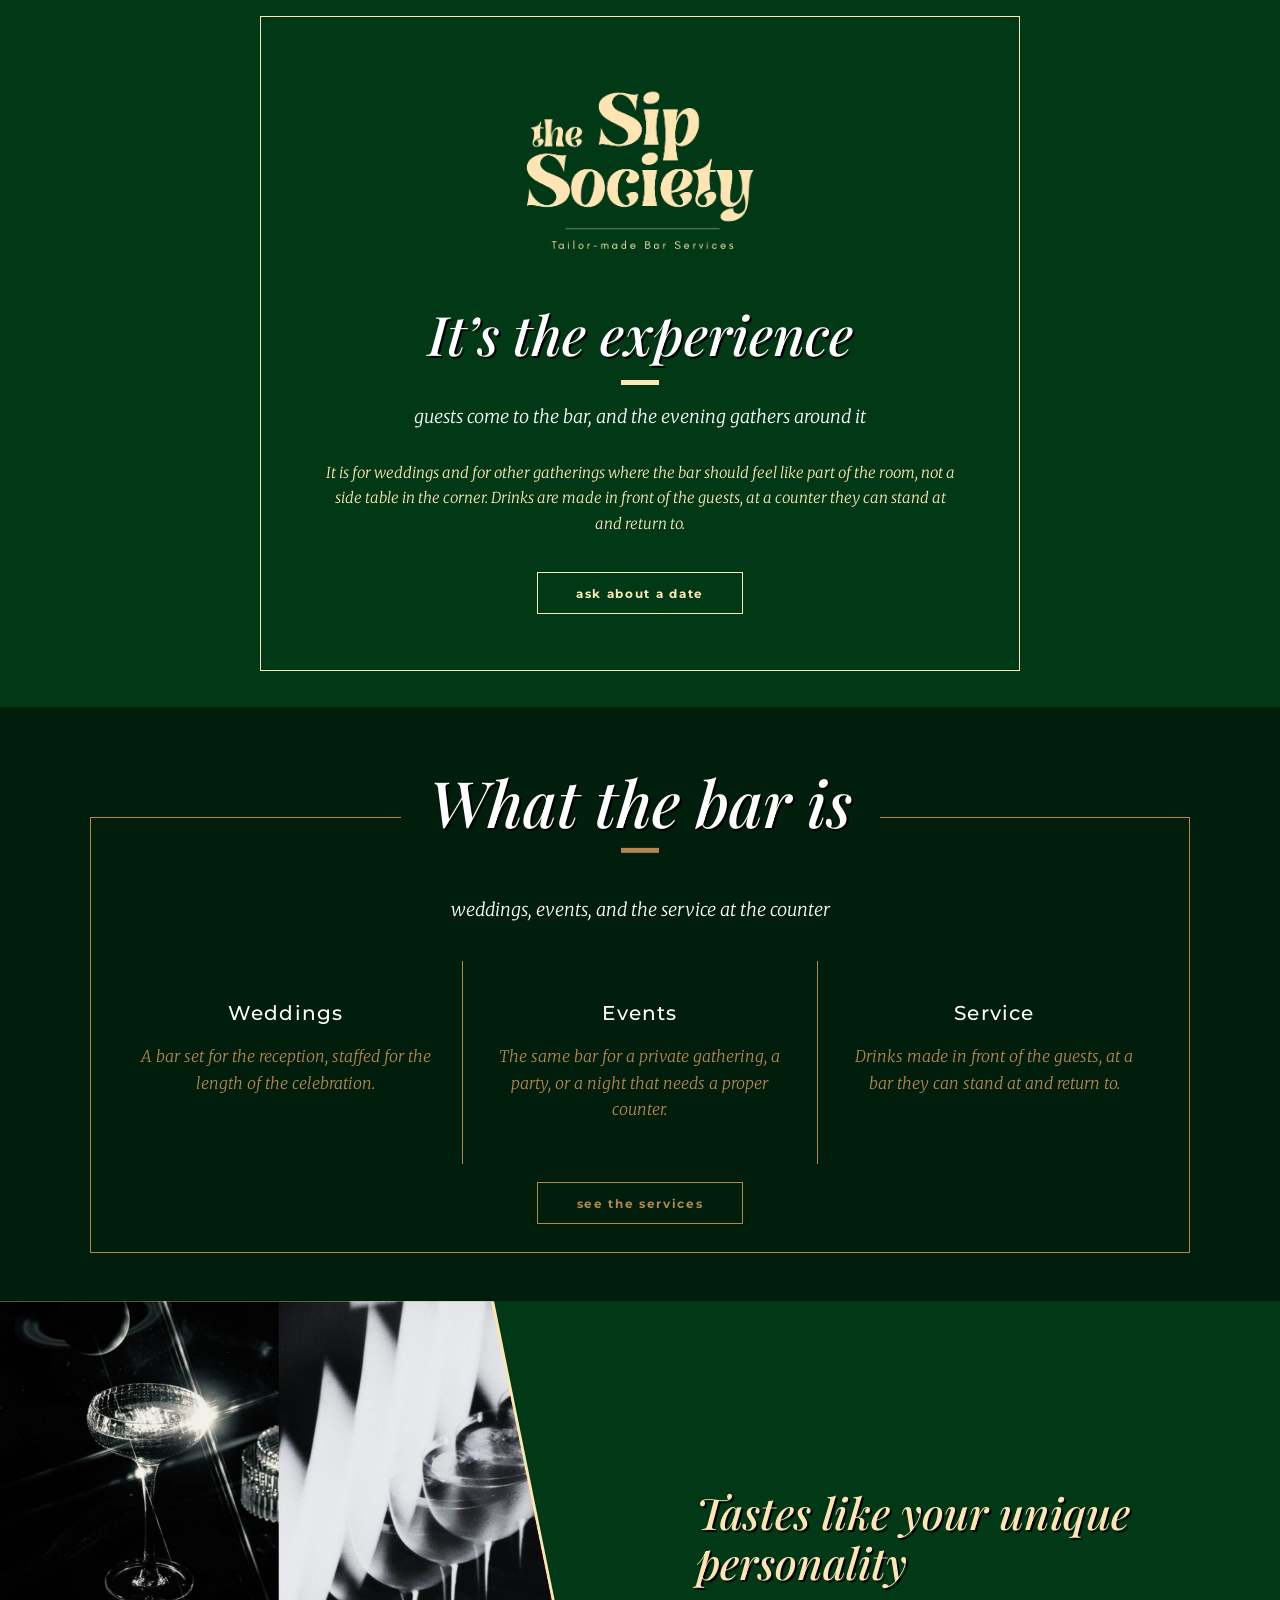
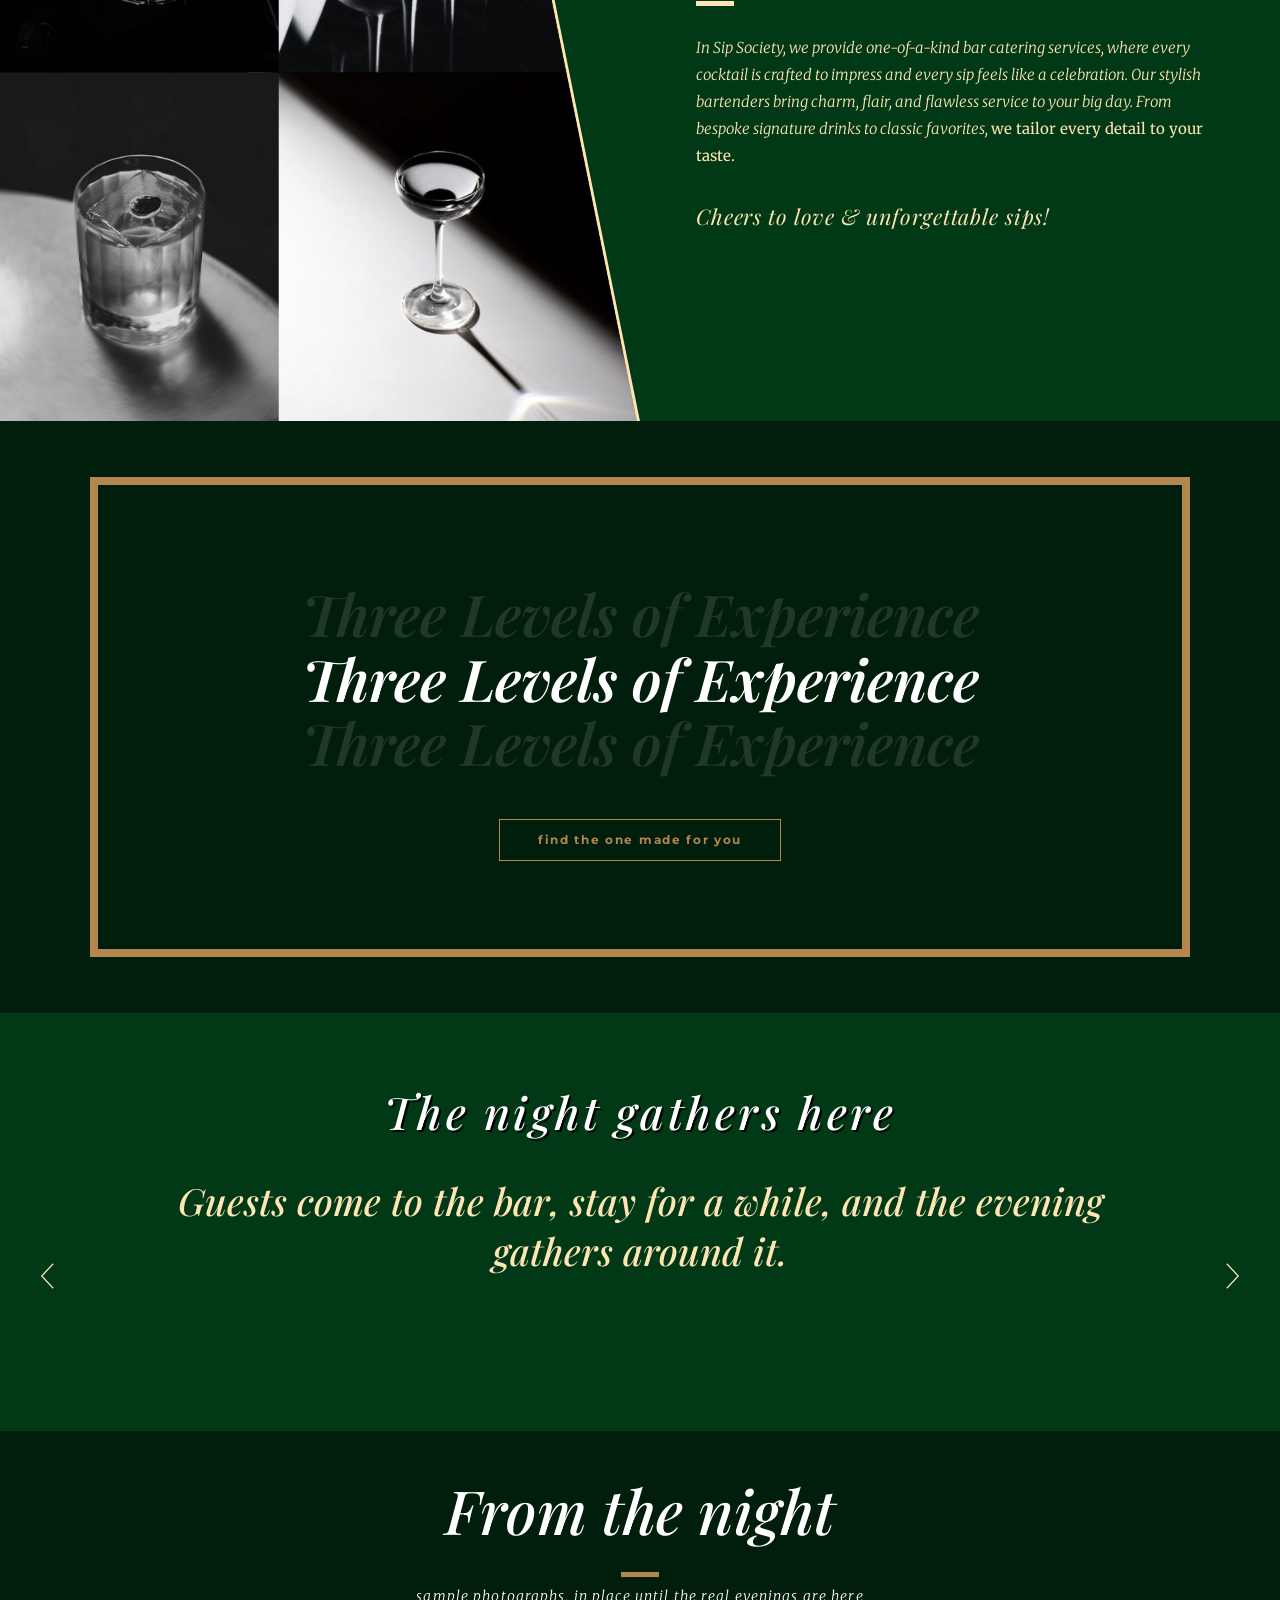
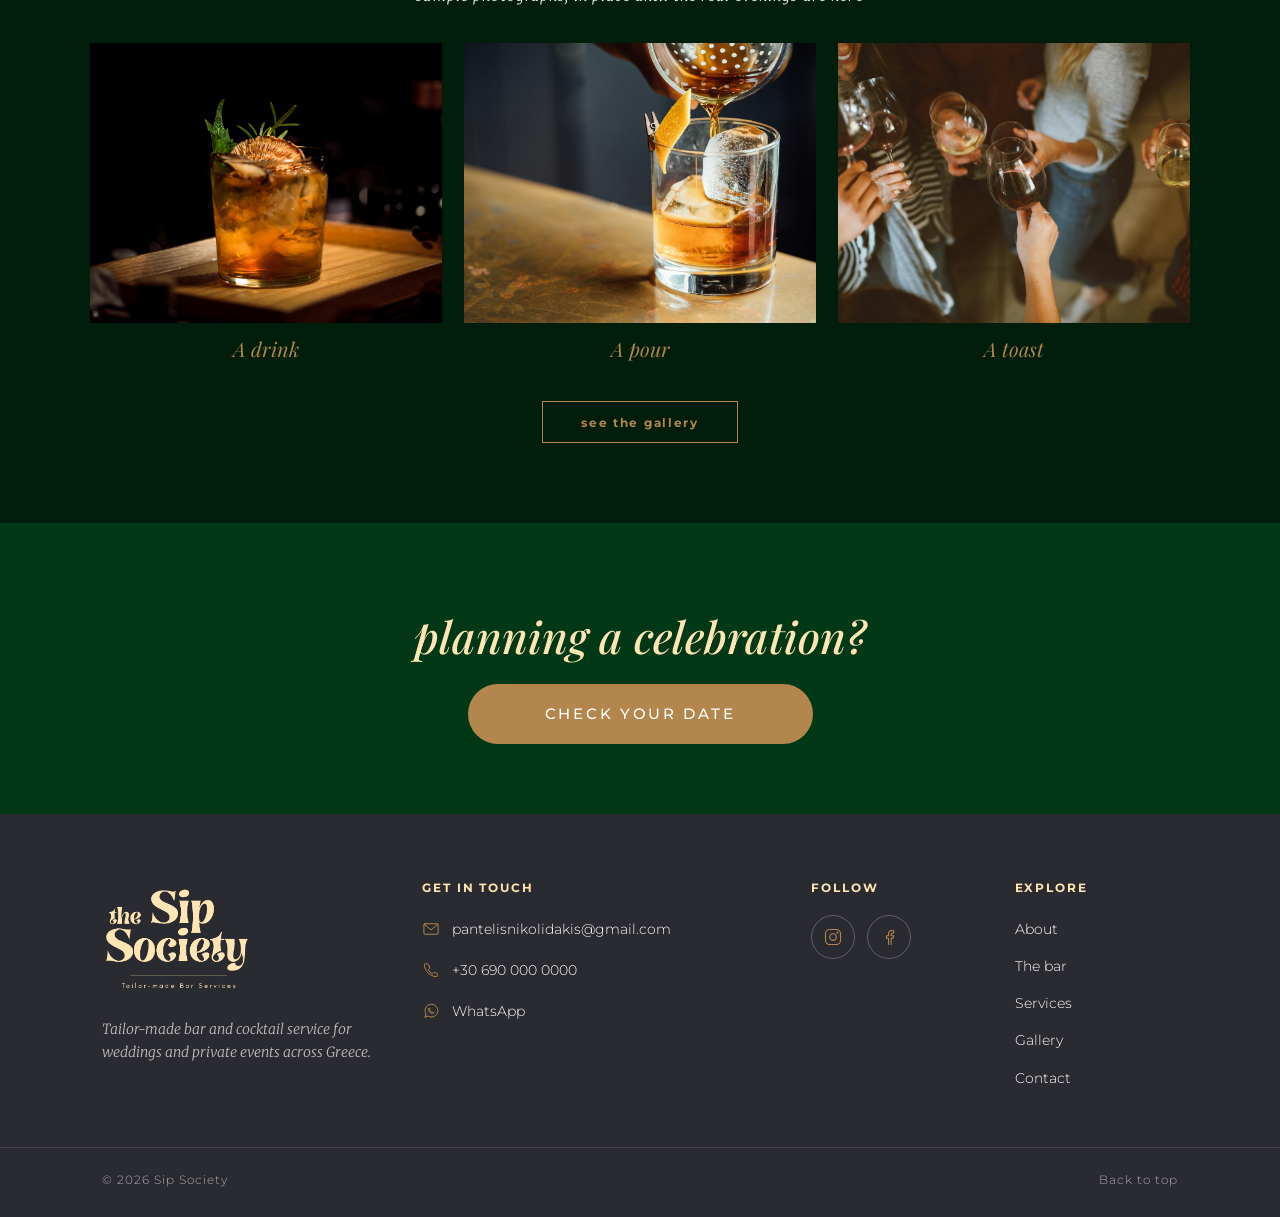
==== commit d4fa584b: "Redesign footer with improved layout, responsive styling, and updated links; introduce "back to top"" ====
--- a/index.html
+++ b/index.html
@@ -30,7 +30,7 @@
     }
     </script>
   </head>
-  <body class="home">
+  <body id="top" class="home">
     <a class="skip" href="#about">Skip to content</a>
 
     <header class="sticky-bar">
@@ -225,26 +225,41 @@
         <h2>planning a celebration?</h2>
         <a class="pill" href="contact.html">Check your date</a>
       </div>
-      <nav class="footer-nav" aria-label="Footer">
-        <a href="#about"><strong>About</strong><span>The bar we bring to the night</span></a>
-        <a href="#bar"><strong>The bar</strong><span>Weddings, events, and service</span></a>
-        <a href="services.html"><strong>Services</strong><span>What is offered, and the options</span></a>
-        <a href="gallery.html"><strong>Gallery</strong><span>Photographs from the counter</span></a>
-        <a href="contact.html"><strong>Contact</strong><span>Ask about a date</span></a>
-      </nav>
-      <div class="footer-contact">
-        <ul class="contact-links">
-          <li class="contact-email"><a href="mailto:pantelisnikolidakis@gmail.com"><svg viewBox="0 0 24 24" aria-hidden="true"><rect x="2.5" y="5" width="19" height="14" rx="1.5"/><path d="M3 6l9 7 9-7"/></svg><span>pantelisnikolidakis@gmail.com</span></a></li>
-          <!-- TODO: placeholder phone and WhatsApp numbers, replace with the real ones -->
-          <li><a href="tel:+306900000000"><svg viewBox="0 0 24 24" aria-hidden="true"><path d="M6.6 3.5h-2a1.5 1.5 0 0 0-1.5 1.6c.6 8.2 7.6 15.2 15.8 15.8a1.5 1.5 0 0 0 1.6-1.5v-2.2a1 1 0 0 0-.8-1l-3.5-.9a1 1 0 0 0-1 .3l-1.4 1.5a12 12 0 0 1-5.4-5.4l1.5-1.4a1 1 0 0 0 .3-1l-.9-3.5a1 1 0 0 0-1-.8z"/></svg><span>+30 690 000 0000</span></a></li>
-          <li><a href="https://wa.me/306900000000" target="_blank" rel="noopener"><svg viewBox="0 0 24 24" aria-hidden="true"><path d="M4 20l1.3-4A8.5 8.5 0 1 1 8.4 19z"/><path d="M9.2 8.6c.3-.4.7-.4.9 0l.6 1.3c.1.3 0 .5-.2.7l-.4.4a5 5 0 0 0 2.9 2.9l.4-.4c.2-.2.4-.3.7-.2l1.3.6c.4.2.4.6 0 .9-.6.6-1.4.8-2.2.5a7.5 7.5 0 0 1-4.5-4.5c-.3-.8-.1-1.6.5-2.2z"/></svg><span>WhatsApp</span></a></li>
-          <li><a href="https://www.instagram.com/pantelisnikolidakis/" target="_blank" rel="noopener"><svg viewBox="0 0 24 24" aria-hidden="true"><rect x="3" y="3" width="18" height="18" rx="5"/><circle cx="12" cy="12" r="4"/><circle cx="17.3" cy="6.7" r=".6"/></svg><span>Instagram</span></a></li>
-          <li><a href="https://www.facebook.com/share/1DG5RxUV88/" target="_blank" rel="noopener"><svg viewBox="0 0 24 24" aria-hidden="true"><path d="M14.5 21v-7.5h2.6l.4-3h-3V8.6c0-.9.3-1.5 1.6-1.5h1.5V4.4a20 20 0 0 0-2.3-.1c-2.3 0-3.8 1.4-3.8 3.9v2.3H9v3h2.5V21"/></svg><span>Facebook</span></a></li>
-        </ul>
-        <p class="footer-area">Weddings and private events across Greece</p>
+      <div class="footer-main">
+        <div class="footer-brand">
+          <a href="index.html"><img src="images/logo-word.png" alt="The Sip Society" width="397" height="323" loading="lazy"></a>
+          <p>Tailor-made bar and cocktail service for weddings and private events across Greece.</p>
+        </div>
+        <div class="footer-col">
+          <h2 class="footer-label">Get in touch</h2>
+          <ul class="footer-contact">
+            <li><a href="mailto:pantelisnikolidakis@gmail.com"><svg viewBox="0 0 24 24" aria-hidden="true"><rect x="2.5" y="5" width="19" height="14" rx="1.5"/><path d="M3 6l9 7 9-7"/></svg><span>pantelisnikolidakis@gmail.com</span></a></li>
+            <!-- TODO: placeholder phone and WhatsApp numbers, replace with the real ones -->
+            <li><a href="tel:+306900000000"><svg viewBox="0 0 24 24" aria-hidden="true"><path d="M6.6 3.5h-2a1.5 1.5 0 0 0-1.5 1.6c.6 8.2 7.6 15.2 15.8 15.8a1.5 1.5 0 0 0 1.6-1.5v-2.2a1 1 0 0 0-.8-1l-3.5-.9a1 1 0 0 0-1 .3l-1.4 1.5a12 12 0 0 1-5.4-5.4l1.5-1.4a1 1 0 0 0 .3-1l-.9-3.5a1 1 0 0 0-1-.8z"/></svg><span>+30 690 000 0000</span></a></li>
+            <li><a href="https://wa.me/306900000000" target="_blank" rel="noopener"><svg viewBox="0 0 24 24" aria-hidden="true"><path d="M4 20l1.3-4A8.5 8.5 0 1 1 8.4 19z"/><path d="M9.2 8.6c.3-.4.7-.4.9 0l.6 1.3c.1.3 0 .5-.2.7l-.4.4a5 5 0 0 0 2.9 2.9l.4-.4c.2-.2.4-.3.7-.2l1.3.6c.4.2.4.6 0 .9-.6.6-1.4.8-2.2.5a7.5 7.5 0 0 1-4.5-4.5c-.3-.8-.1-1.6.5-2.2z"/></svg><span>WhatsApp</span></a></li>
+          </ul>
+        </div>
+        <div class="footer-col">
+          <h2 class="footer-label">Follow</h2>
+          <ul class="footer-social">
+            <li><a href="https://www.instagram.com/pantelisnikolidakis/" target="_blank" rel="noopener" aria-label="Instagram"><svg viewBox="0 0 24 24" aria-hidden="true"><rect x="3" y="3" width="18" height="18" rx="5"/><circle cx="12" cy="12" r="4"/><circle cx="17.3" cy="6.7" r=".6"/></svg></a></li>
+            <li><a href="https://www.facebook.com/share/1DG5RxUV88/" target="_blank" rel="noopener" aria-label="Facebook"><svg viewBox="0 0 24 24" aria-hidden="true"><path d="M14.5 21v-7.5h2.6l.4-3h-3V8.6c0-.9.3-1.5 1.6-1.5h1.5V4.4a20 20 0 0 0-2.3-.1c-2.3 0-3.8 1.4-3.8 3.9v2.3H9v3h2.5V21"/></svg></a></li>
+          </ul>
+        </div>
+        <nav class="footer-col footer-nav" aria-label="Footer">
+          <h2 class="footer-label">Explore</h2>
+          <ul>
+            <li><a href="#about">About</a></li>
+            <li><a href="#bar">The bar</a></li>
+            <li><a href="services.html">Services</a></li>
+            <li><a href="gallery.html">Gallery</a></li>
+            <li><a href="contact.html">Contact</a></li>
+          </ul>
+        </nav>
       </div>
       <div class="footer-meta">
         <p>&copy; <span id="year">2026</span> Sip Society</p>
+        <a href="#top">Back to top</a>
       </div>
     </footer>
 
--- a/css/styles.css
+++ b/css/styles.css
@@ -1068,76 +1068,193 @@
 /* Footer */
 
 .site-footer {
-  color: var(--ink);
+  background: var(--ink);
+  color: #fff;
 }
 
 .footer-cta {
   padding: 78px 8% 70px;
-  background: var(--ink);
-  color: #fff;
+  background: var(--green);
   text-align: center;
 }
 
 .footer-cta h2 {
   margin: 0;
+  color: var(--banana);
   font-family: var(--serif);
   font-size: clamp(2.1rem, 4vw, 2.75rem);
   font-style: italic;
   font-weight: 500;
 }
 
-.footer-nav {
+.footer-main {
   display: grid;
-  grid-template-columns: repeat(5, minmax(0, 1fr));
-  gap: 1px;
-  background: var(--line);
-  border-top: 1px solid var(--line);
-}
-
+  grid-template-columns: minmax(0, 1.2fr) minmax(0, 1.5fr) minmax(0, 0.7fr) minmax(0, 0.7fr);
+  gap: 40px;
+  padding: 64px 8% 56px;
+}
+
+.footer-brand img {
+  width: 150px;
+  height: auto;
+}
+
+.footer-brand p {
+  margin: 18px 0 0;
+  max-width: 20rem;
+  color: rgba(255, 255, 255, 0.7);
+  font-size: 14px;
+  font-style: italic;
+  line-height: 1.7;
+}
+
+.footer-label {
+  margin: 0 0 18px;
+  color: var(--banana);
+  font-family: var(--sans);
+  font-size: 12px;
+  font-weight: 700;
+  letter-spacing: 0.16em;
+  text-transform: uppercase;
+}
+
+.footer-col ul {
+  display: grid;
+  gap: 10px;
+  margin: 0;
+  padding: 0;
+  list-style: none;
+}
+
+.footer-contact a,
 .footer-nav a {
+  color: #fff;
+  font-family: var(--sans);
+  font-size: 14px;
+  text-decoration: none;
+}
+
+.footer-contact a {
+  display: inline-flex;
+  align-items: center;
+  gap: 12px;
+  min-height: 28px;
+  overflow-wrap: anywhere;
+}
+
+.footer-contact a:hover,
+.footer-nav a:hover,
+.footer-nav a[aria-current="page"] {
+  color: var(--banana);
+}
+
+.footer-contact svg,
+.footer-social svg {
+  flex: none;
+  width: 18px;
+  height: 18px;
+  fill: none;
+  stroke: var(--gold);
+  stroke-width: 1.3;
+  stroke-linecap: round;
+  stroke-linejoin: round;
+}
+
+.footer-col .footer-social {
+  display: flex;
+  gap: 12px;
+}
+
+.footer-social a {
   display: grid;
-  gap: 8px;
-  padding: 32px 26px 36px;
-  background: #fff;
+  place-items: center;
+  width: 44px;
+  height: 44px;
+  border: 1px solid rgba(255, 255, 255, 0.25);
+  border-radius: 50%;
+}
+
+.footer-social svg {
+  width: 20px;
+  height: 20px;
+}
+
+.footer-social a:hover {
+  border-color: var(--gold);
+  background: var(--gold);
+}
+
+.footer-social a:hover svg {
+  stroke: #fff;
+}
+
+.footer-meta {
+  display: flex;
+  justify-content: space-between;
+  align-items: center;
+  gap: 16px;
+  padding: 22px 8% 28px;
+  border-top: 1px solid rgba(255, 255, 255, 0.12);
+  color: rgba(255, 255, 255, 0.6);
+  font-family: var(--sans);
+  font-size: 12px;
+  letter-spacing: 0.08em;
+}
+
+.footer-meta p {
+  margin: 0;
+}
+
+.footer-meta a {
+  color: inherit;
   text-decoration: none;
 }
 
-.footer-nav strong {
-  color: var(--gold);
-  font-family: var(--sans);
-  font-size: 13px;
-  font-weight: 700;
-  letter-spacing: 0.14em;
-  text-transform: uppercase;
-}
-
-.footer-nav span,
-.footer-meta {
-  color: var(--muted);
-  font-family: var(--body);
-  font-size: 14px;
-  font-style: italic;
-  font-weight: 300;
-}
-
-.footer-meta {
-  padding: 14px 8% 40px;
-  text-align: center;
-}
-
-.footer-contact {
-  padding: 36px 8% 8px;
-  text-align: center;
-}
-
-.footer-area {
-  margin: 18px 0 0;
-  color: var(--muted);
-  font-size: 14px;
-  font-style: italic;
-}
-
-/* Contact links (footer and contact page) */
+.footer-meta a:hover {
+  color: var(--banana);
+}
+
+@media (max-width: 1000px) {
+  .footer-main {
+    grid-template-columns: repeat(2, minmax(0, 1fr));
+  }
+}
+
+@media (max-width: 620px) {
+  .footer-main {
+    grid-template-columns: minmax(0, 1fr);
+    gap: 30px;
+    padding: 40px 22px 34px;
+  }
+
+  .footer-brand img {
+    width: 112px;
+  }
+
+  .footer-brand p {
+    margin-top: 12px;
+  }
+
+  .footer-label {
+    margin-bottom: 12px;
+  }
+
+  .footer-col ul {
+    gap: 6px;
+  }
+
+  .footer-col.footer-nav ul {
+    display: flex;
+    flex-wrap: wrap;
+    gap: 8px 22px;
+  }
+
+  .footer-meta {
+    padding-inline: 22px;
+  }
+}
+
+/* Contact page: direct links */
 
 .contact-links {
   display: flex;
@@ -1206,14 +1323,6 @@
   justify-content: center;
 }
 
-@media (max-width: 1180px) {
-  .footer-contact .contact-email {
-    display: flex;
-    flex-basis: 100%;
-    justify-content: center;
-  }
-}
-
 @media (max-width: 620px) {
   .contact-links {
     flex-direction: column;
@@ -1222,14 +1331,6 @@
   }
 }
 
-.footer-meta p {
-  margin: 0.2rem 0;
-}
-
-.footer-meta a {
-  color: var(--gold);
-}
-
 @media (max-width: 900px) {
   .hero-nav {
     display: none;
@@ -1247,7 +1348,6 @@
   .split,
   .offer-grid,
   .preview-grid,
-  .footer-nav,
   .gallery {
     grid-template-columns: 1fr;
   }
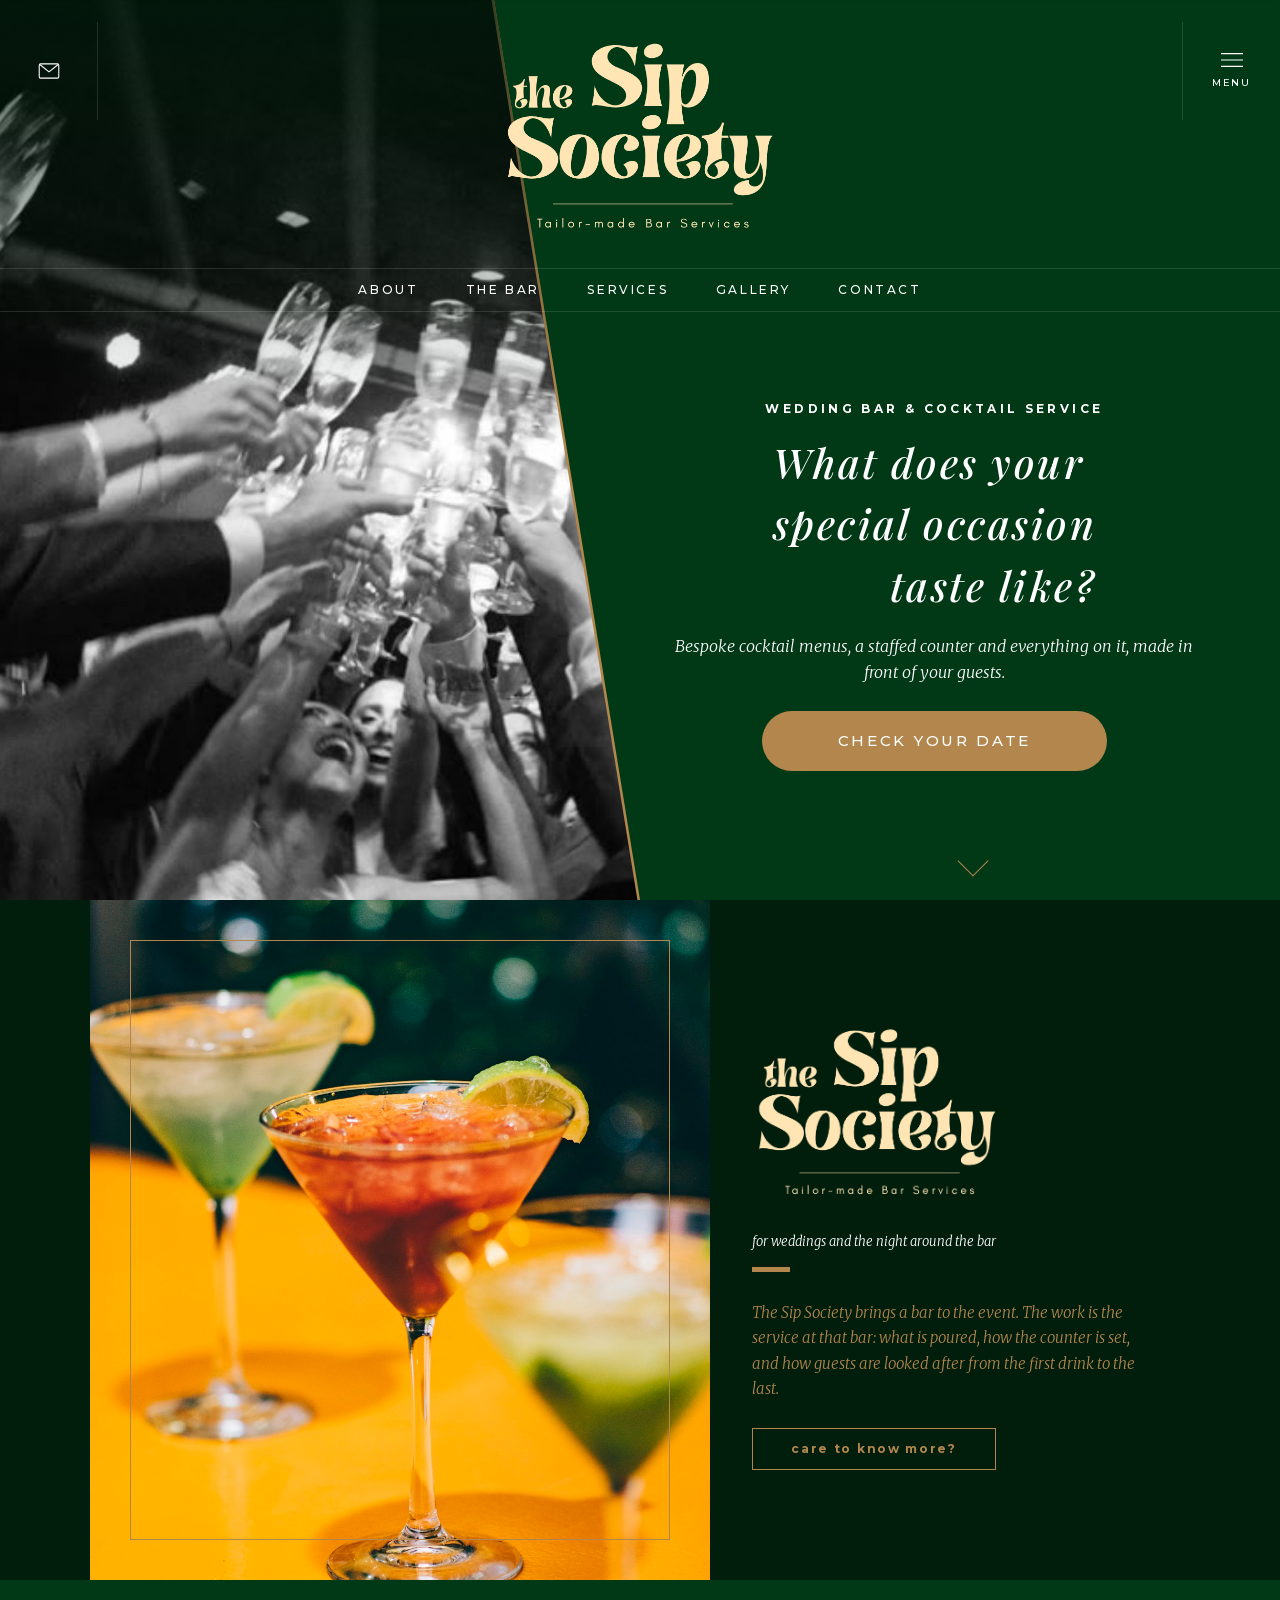
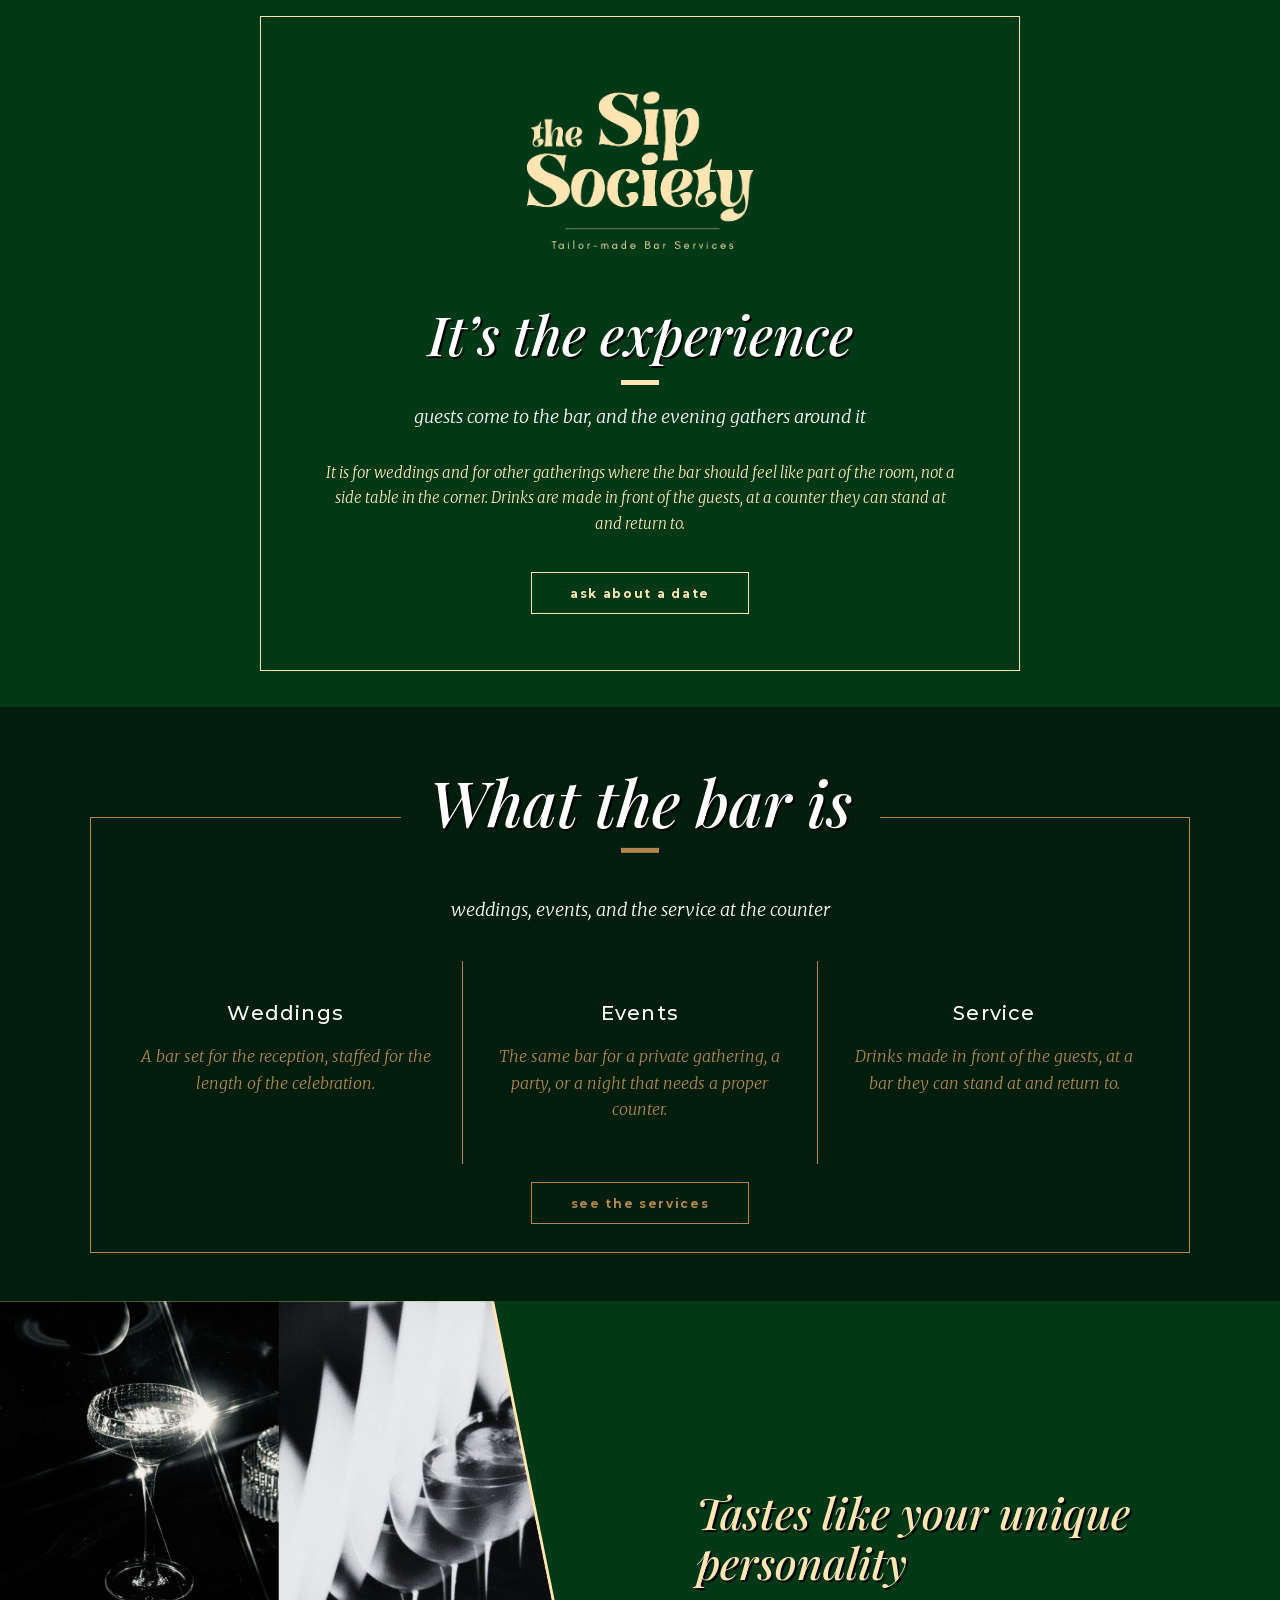
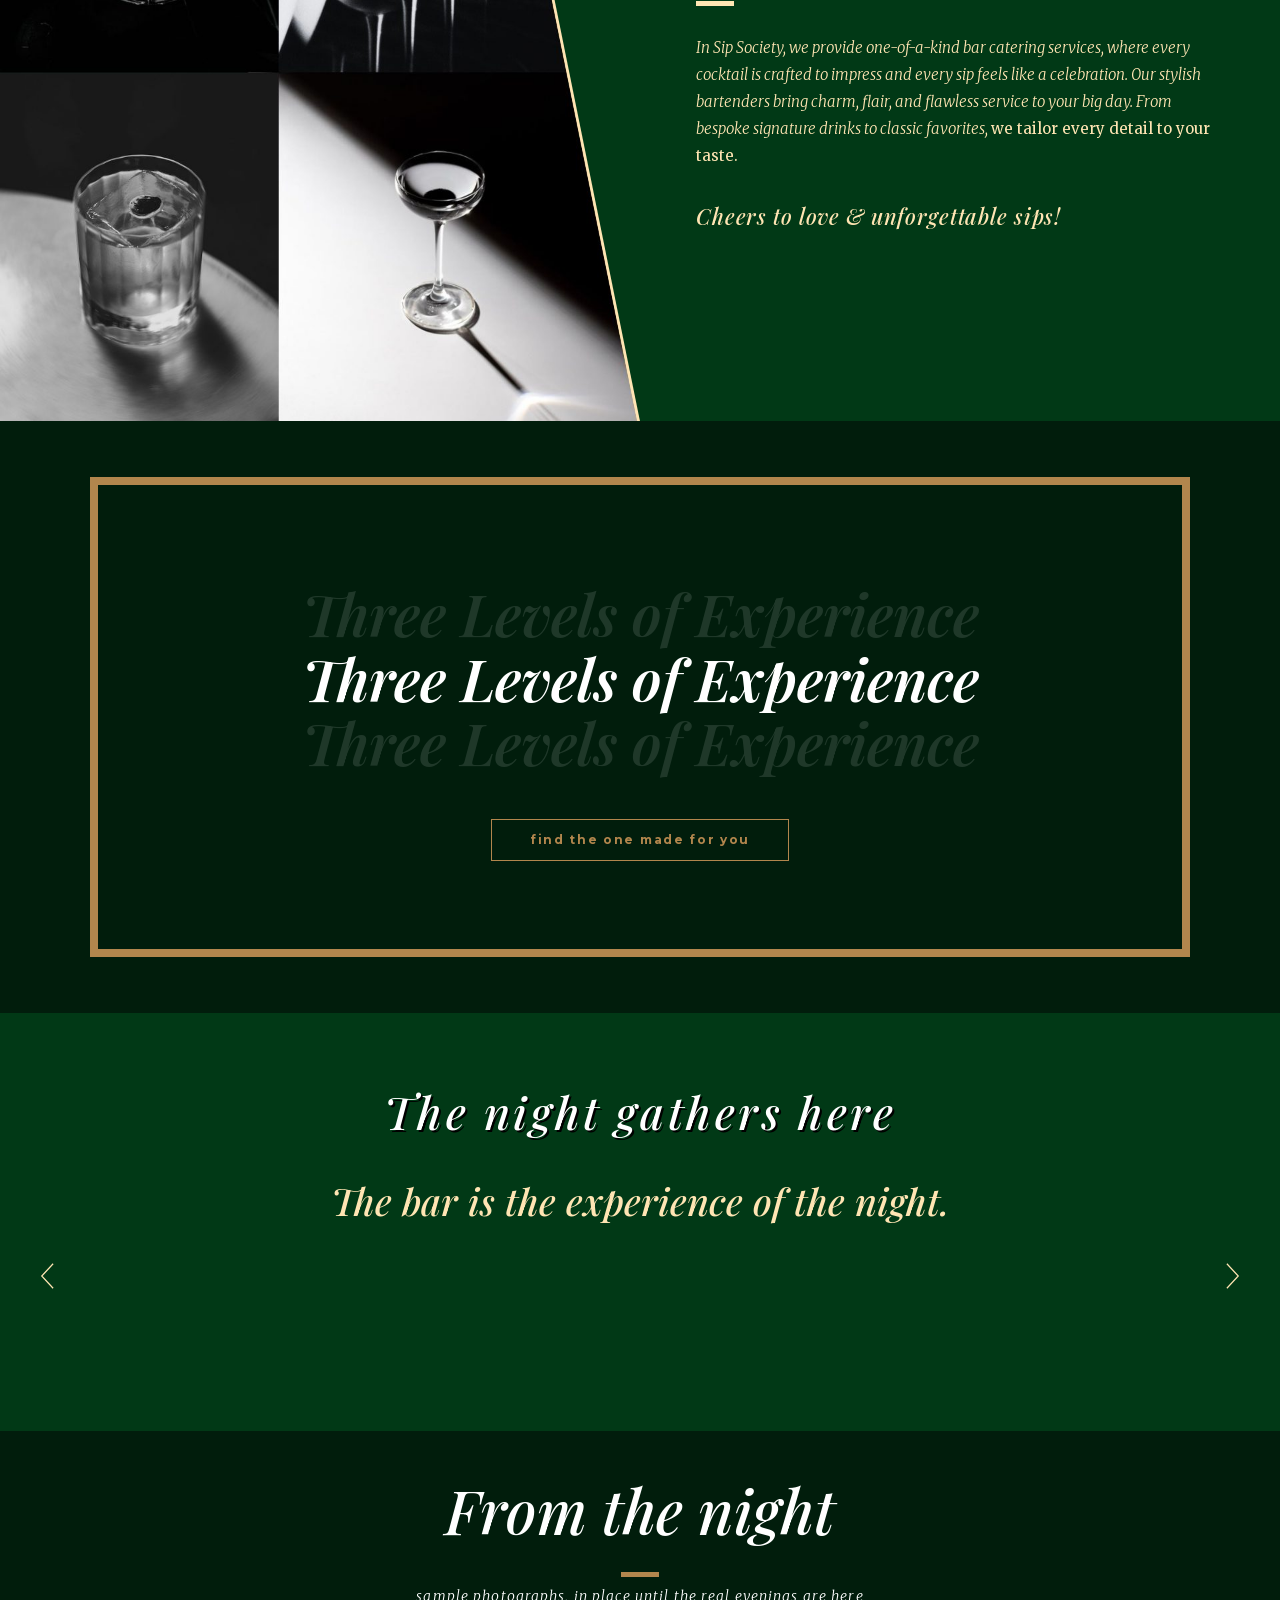
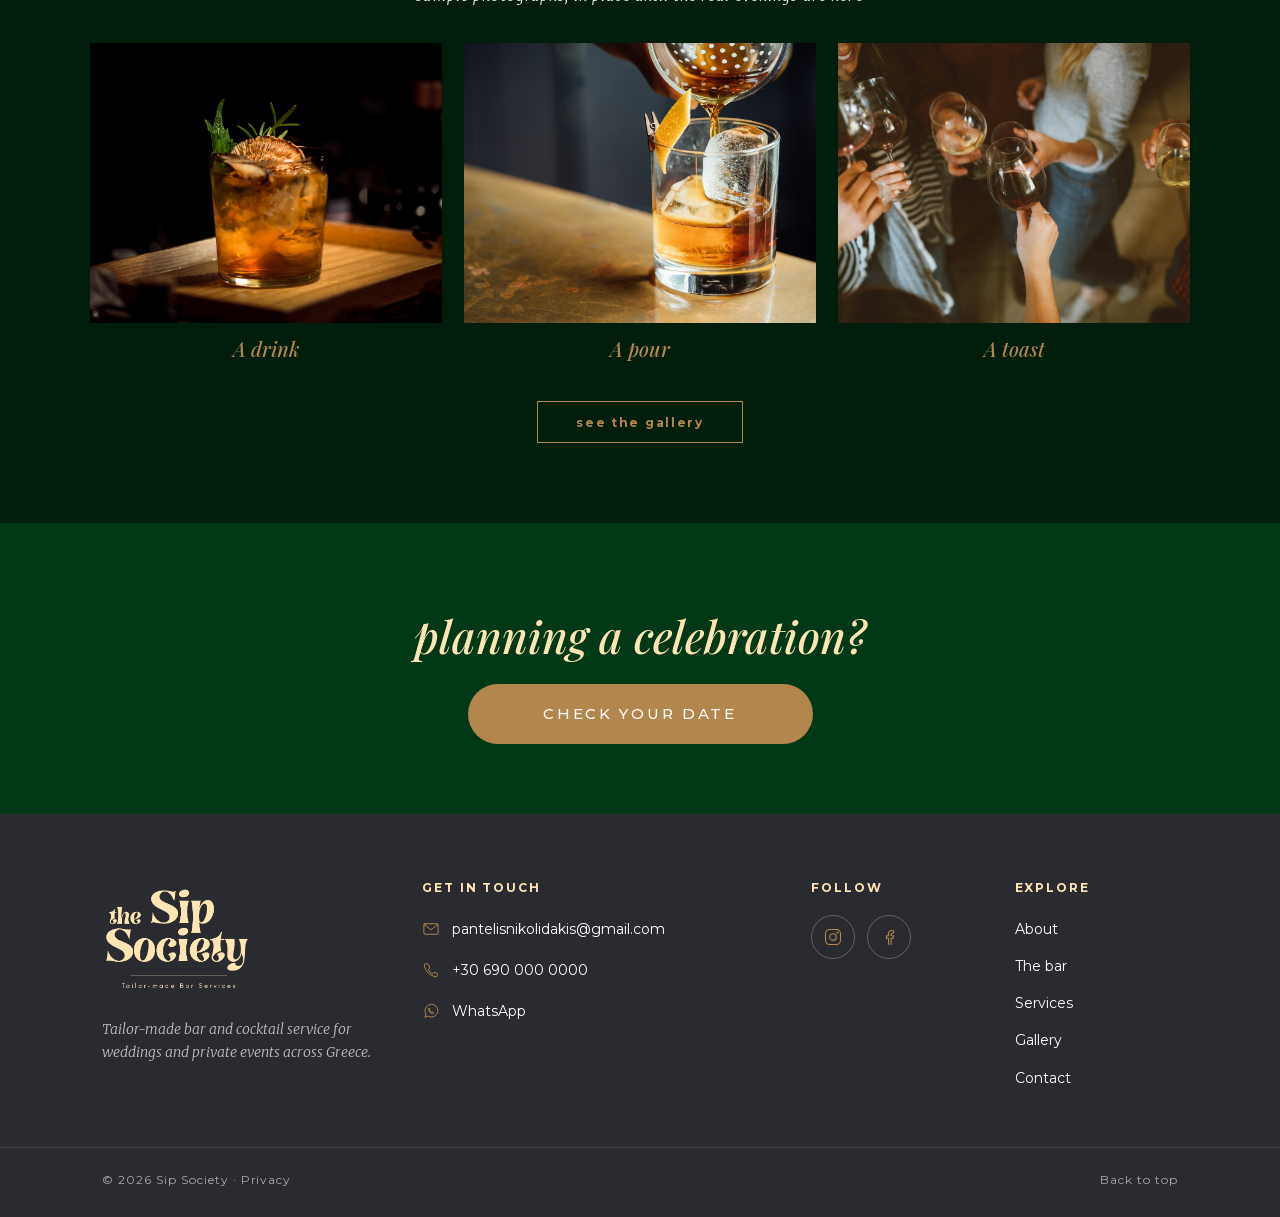
==== commit dede6364: "Introduce privacy policy page, self-hosted fonts, and updated footer links to comply with GDPR and e" ====
--- a/index.html
+++ b/index.html
@@ -7,9 +7,7 @@
     <meta name="description" content="Tailor-made wedding bar and cocktail service for weddings and private events. Bespoke menus, staffed bar, glassware and setup. Check your date with The Sip Society.">
     <meta name="theme-color" content="#b2864d">
     <link rel="icon" href="images/mark.svg" type="image/svg+xml">
-    <link rel="preconnect" href="https://fonts.googleapis.com">
-    <link rel="preconnect" href="https://fonts.gstatic.com" crossorigin>
-    <link href="https://fonts.googleapis.com/css2?family=Merriweather:ital,wght@0,300;0,400;1,300;1,400&family=Montserrat:wght@400;500;700&family=Playfair+Display:ital,wght@0,600;0,700;1,500;1,600;1,700&display=swap" rel="stylesheet">
+    <link rel="stylesheet" href="css/fonts.css">
     <link rel="stylesheet" href="css/styles.css">
     <!-- TODO: telephone is a placeholder; add "url" and "image" once the domain is live -->
     <script type="application/ld+json">
@@ -258,7 +256,7 @@
         </nav>
       </div>
       <div class="footer-meta">
-        <p>&copy; <span id="year">2026</span> Sip Society</p>
+        <p>&copy; <span id="year">2026</span> Sip Society <span aria-hidden="true">&middot;</span> <a href="privacy.html">Privacy</a></p>
         <a href="#top">Back to top</a>
       </div>
     </footer>
--- a/css/fonts.css
+++ b/css/fonts.css
@@ -0,0 +1,91 @@
+/* Self-hosted Google Fonts (SIL Open Font License), latin and latin-ext subsets only. */
+
+@font-face {
+  font-family: "Merriweather";
+  font-style: italic;
+  font-weight: 300 400;
+  font-display: swap;
+  src: url("../fonts/merriweather-italic-latin-ext.woff2") format("woff2");
+  unicode-range: U+0100-02BA, U+02BD-02C5, U+02C7-02CC, U+02CE-02D7, U+02DD-02FF, U+0304, U+0308, U+0329, U+1D00-1DBF, U+1E00-1E9F, U+1EF2-1EFF, U+2020, U+20A0-20AB, U+20AD-20C4, U+2113, U+2C60-2C7F, U+A720-A7FF;
+}
+
+@font-face {
+  font-family: "Merriweather";
+  font-style: italic;
+  font-weight: 300 400;
+  font-display: swap;
+  src: url("../fonts/merriweather-italic-latin.woff2") format("woff2");
+  unicode-range: U+0000-00FF, U+0131, U+0152-0153, U+02BB-02BC, U+02C6, U+02DA, U+02DC, U+0304, U+0308, U+0329, U+2000-206F, U+20AC, U+2122, U+2191, U+2193, U+2212, U+2215, U+FEFF, U+FFFD;
+}
+
+@font-face {
+  font-family: "Merriweather";
+  font-style: normal;
+  font-weight: 300 400;
+  font-display: swap;
+  src: url("../fonts/merriweather-normal-latin-ext.woff2") format("woff2");
+  unicode-range: U+0100-02BA, U+02BD-02C5, U+02C7-02CC, U+02CE-02D7, U+02DD-02FF, U+0304, U+0308, U+0329, U+1D00-1DBF, U+1E00-1E9F, U+1EF2-1EFF, U+2020, U+20A0-20AB, U+20AD-20C4, U+2113, U+2C60-2C7F, U+A720-A7FF;
+}
+
+@font-face {
+  font-family: "Merriweather";
+  font-style: normal;
+  font-weight: 300 400;
+  font-display: swap;
+  src: url("../fonts/merriweather-normal-latin.woff2") format("woff2");
+  unicode-range: U+0000-00FF, U+0131, U+0152-0153, U+02BB-02BC, U+02C6, U+02DA, U+02DC, U+0304, U+0308, U+0329, U+2000-206F, U+20AC, U+2122, U+2191, U+2193, U+2212, U+2215, U+FEFF, U+FFFD;
+}
+
+@font-face {
+  font-family: "Montserrat";
+  font-style: normal;
+  font-weight: 400 700;
+  font-display: swap;
+  src: url("../fonts/montserrat-normal-latin-ext.woff2") format("woff2");
+  unicode-range: U+0100-02BA, U+02BD-02C5, U+02C7-02CC, U+02CE-02D7, U+02DD-02FF, U+0304, U+0308, U+0329, U+1D00-1DBF, U+1E00-1E9F, U+1EF2-1EFF, U+2020, U+20A0-20AB, U+20AD-20C4, U+2113, U+2C60-2C7F, U+A720-A7FF;
+}
+
+@font-face {
+  font-family: "Montserrat";
+  font-style: normal;
+  font-weight: 400 700;
+  font-display: swap;
+  src: url("../fonts/montserrat-normal-latin.woff2") format("woff2");
+  unicode-range: U+0000-00FF, U+0131, U+0152-0153, U+02BB-02BC, U+02C6, U+02DA, U+02DC, U+0304, U+0308, U+0329, U+2000-206F, U+20AC, U+2122, U+2191, U+2193, U+2212, U+2215, U+FEFF, U+FFFD;
+}
+
+@font-face {
+  font-family: "Playfair Display";
+  font-style: italic;
+  font-weight: 500 700;
+  font-display: swap;
+  src: url("../fonts/playfair-display-italic-latin-ext.woff2") format("woff2");
+  unicode-range: U+0100-02BA, U+02BD-02C5, U+02C7-02CC, U+02CE-02D7, U+02DD-02FF, U+0304, U+0308, U+0329, U+1D00-1DBF, U+1E00-1E9F, U+1EF2-1EFF, U+2020, U+20A0-20AB, U+20AD-20C4, U+2113, U+2C60-2C7F, U+A720-A7FF;
+}
+
+@font-face {
+  font-family: "Playfair Display";
+  font-style: italic;
+  font-weight: 500 700;
+  font-display: swap;
+  src: url("../fonts/playfair-display-italic-latin.woff2") format("woff2");
+  unicode-range: U+0000-00FF, U+0131, U+0152-0153, U+02BB-02BC, U+02C6, U+02DA, U+02DC, U+0304, U+0308, U+0329, U+2000-206F, U+20AC, U+2122, U+2191, U+2193, U+2212, U+2215, U+FEFF, U+FFFD;
+}
+
+@font-face {
+  font-family: "Playfair Display";
+  font-style: normal;
+  font-weight: 600 700;
+  font-display: swap;
+  src: url("../fonts/playfair-display-normal-latin-ext.woff2") format("woff2");
+  unicode-range: U+0100-02BA, U+02BD-02C5, U+02C7-02CC, U+02CE-02D7, U+02DD-02FF, U+0304, U+0308, U+0329, U+1D00-1DBF, U+1E00-1E9F, U+1EF2-1EFF, U+2020, U+20A0-20AB, U+20AD-20C4, U+2113, U+2C60-2C7F, U+A720-A7FF;
+}
+
+@font-face {
+  font-family: "Playfair Display";
+  font-style: normal;
+  font-weight: 600 700;
+  font-display: swap;
+  src: url("../fonts/playfair-display-normal-latin.woff2") format("woff2");
+  unicode-range: U+0000-00FF, U+0131, U+0152-0153, U+02BB-02BC, U+02C6, U+02DA, U+02DC, U+0304, U+0308, U+0329, U+2000-206F, U+20AC, U+2122, U+2191, U+2193, U+2212, U+2215, U+FEFF, U+FFFD;
+}
--- a/css/styles.css
+++ b/css/styles.css
@@ -152,6 +152,10 @@
   min-height: 78vh;
 }
 
+.hero-legal {
+  min-height: max(56vh, 520px);
+}
+
 .hero-photo {
   position: absolute;
   inset: 0;
@@ -1065,6 +1069,98 @@
   text-align: center;
 }
 
+.form-privacy {
+  margin: -0.4rem 0 0;
+  color: var(--muted);
+  font-size: 13px;
+  text-align: center;
+}
+
+.form-privacy a {
+  color: inherit;
+  text-underline-offset: 2px;
+}
+
+.form-privacy a:hover {
+  color: var(--gold);
+}
+
+/* Privacy policy */
+
+.legal {
+  max-width: 720px;
+  margin: 0 auto;
+  padding: 64px 22px 88px;
+  color: var(--ink);
+  font-size: 16px;
+  line-height: 1.75;
+}
+
+.legal-updated {
+  color: var(--muted);
+  font-family: var(--sans);
+  font-size: 11px;
+  font-weight: 700;
+  letter-spacing: 0.16em;
+  text-transform: uppercase;
+}
+
+.legal h2 {
+  margin: 44px 0 10px;
+  font-family: var(--serif);
+  font-size: 1.7rem;
+  font-style: italic;
+  font-weight: 500;
+}
+
+.legal a {
+  color: var(--gold-deep);
+  text-underline-offset: 2px;
+}
+
+.legal ul {
+  padding-left: 1.2rem;
+}
+
+.legal li + li {
+  margin-top: 6px;
+}
+
+.legal-details {
+  display: grid;
+  grid-template-columns: max-content 1fr;
+  gap: 6px 24px;
+  margin: 20px 0 0;
+  padding: 18px 22px;
+  background: var(--form);
+  font-size: 15px;
+}
+
+.legal-details dt {
+  color: var(--muted);
+  font-family: var(--sans);
+  font-size: 11px;
+  font-weight: 700;
+  letter-spacing: 0.16em;
+  line-height: 2.2;
+  text-transform: uppercase;
+}
+
+.legal-details dd {
+  margin: 0;
+}
+
+@media (max-width: 620px) {
+  .legal-details {
+    grid-template-columns: 1fr;
+    gap: 0;
+  }
+
+  .legal-details dd + dt {
+    margin-top: 10px;
+  }
+}
+
 /* Footer */
 
 .site-footer {
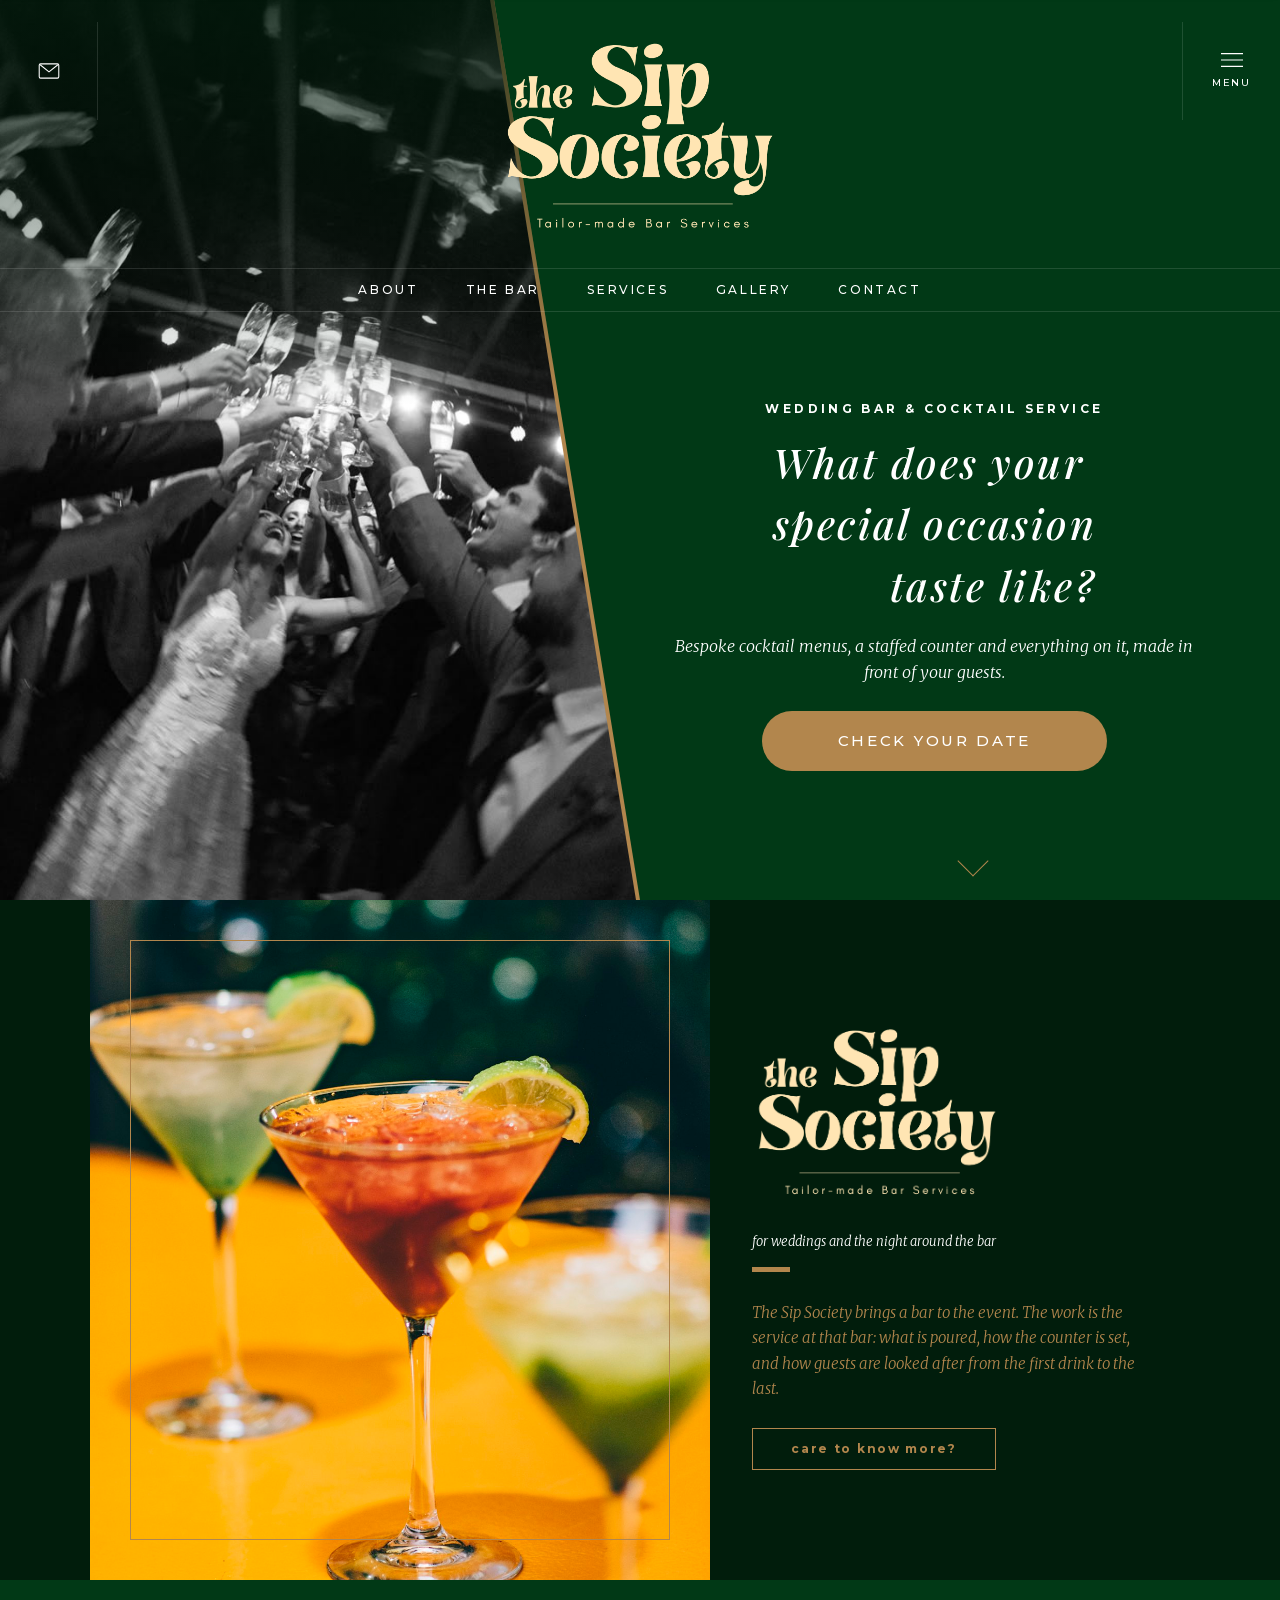
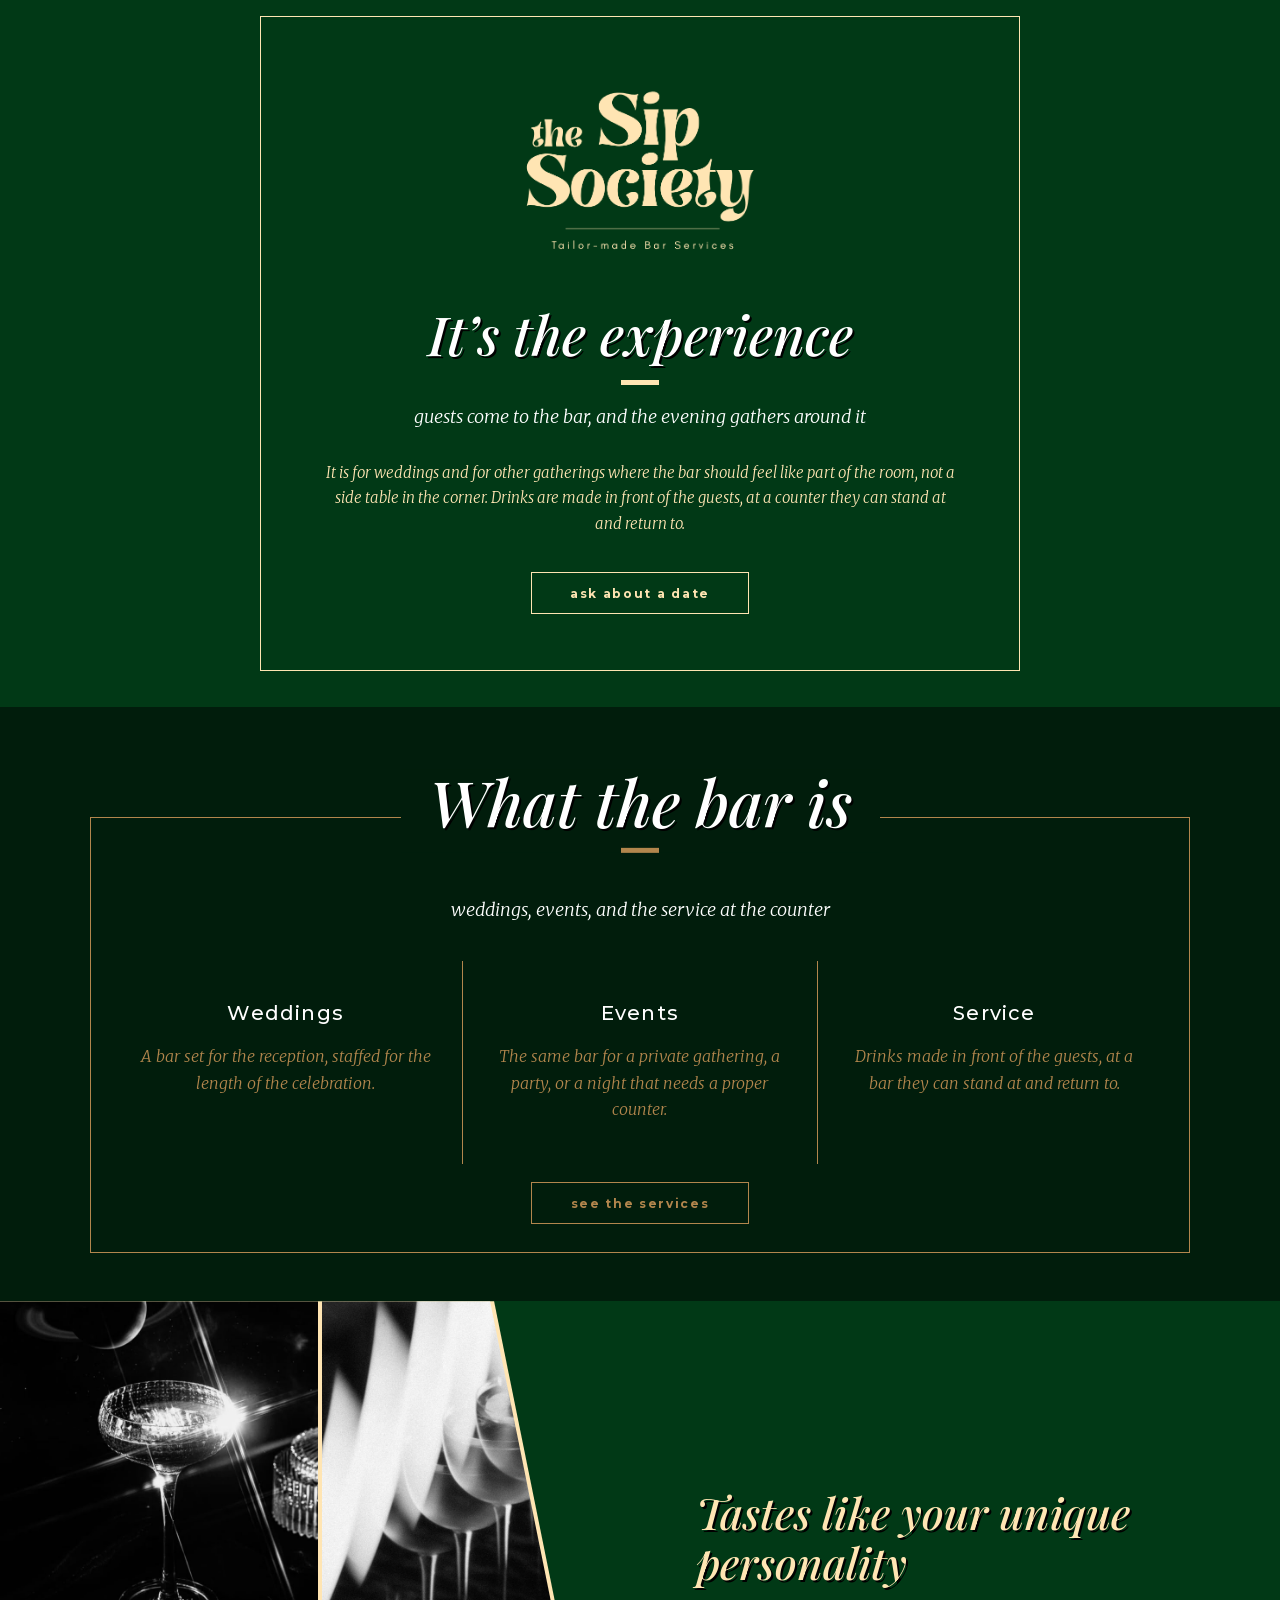
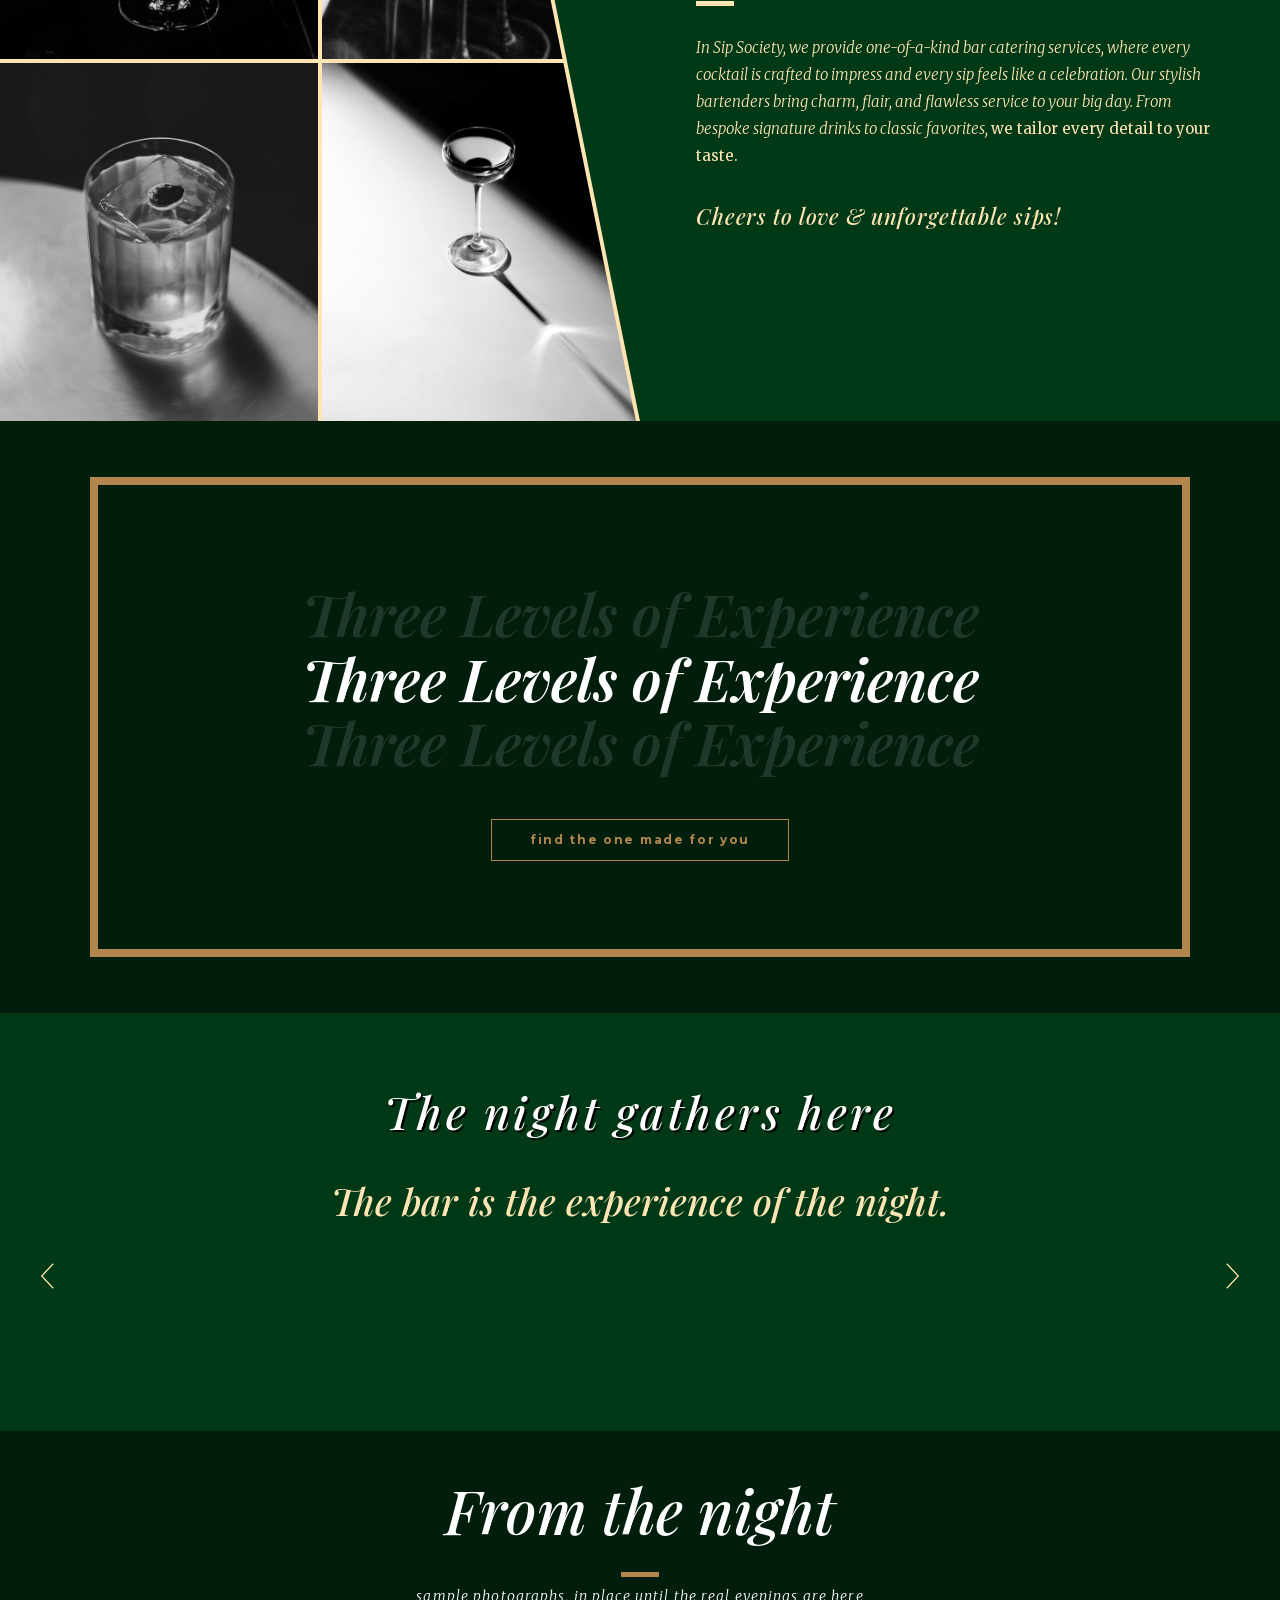
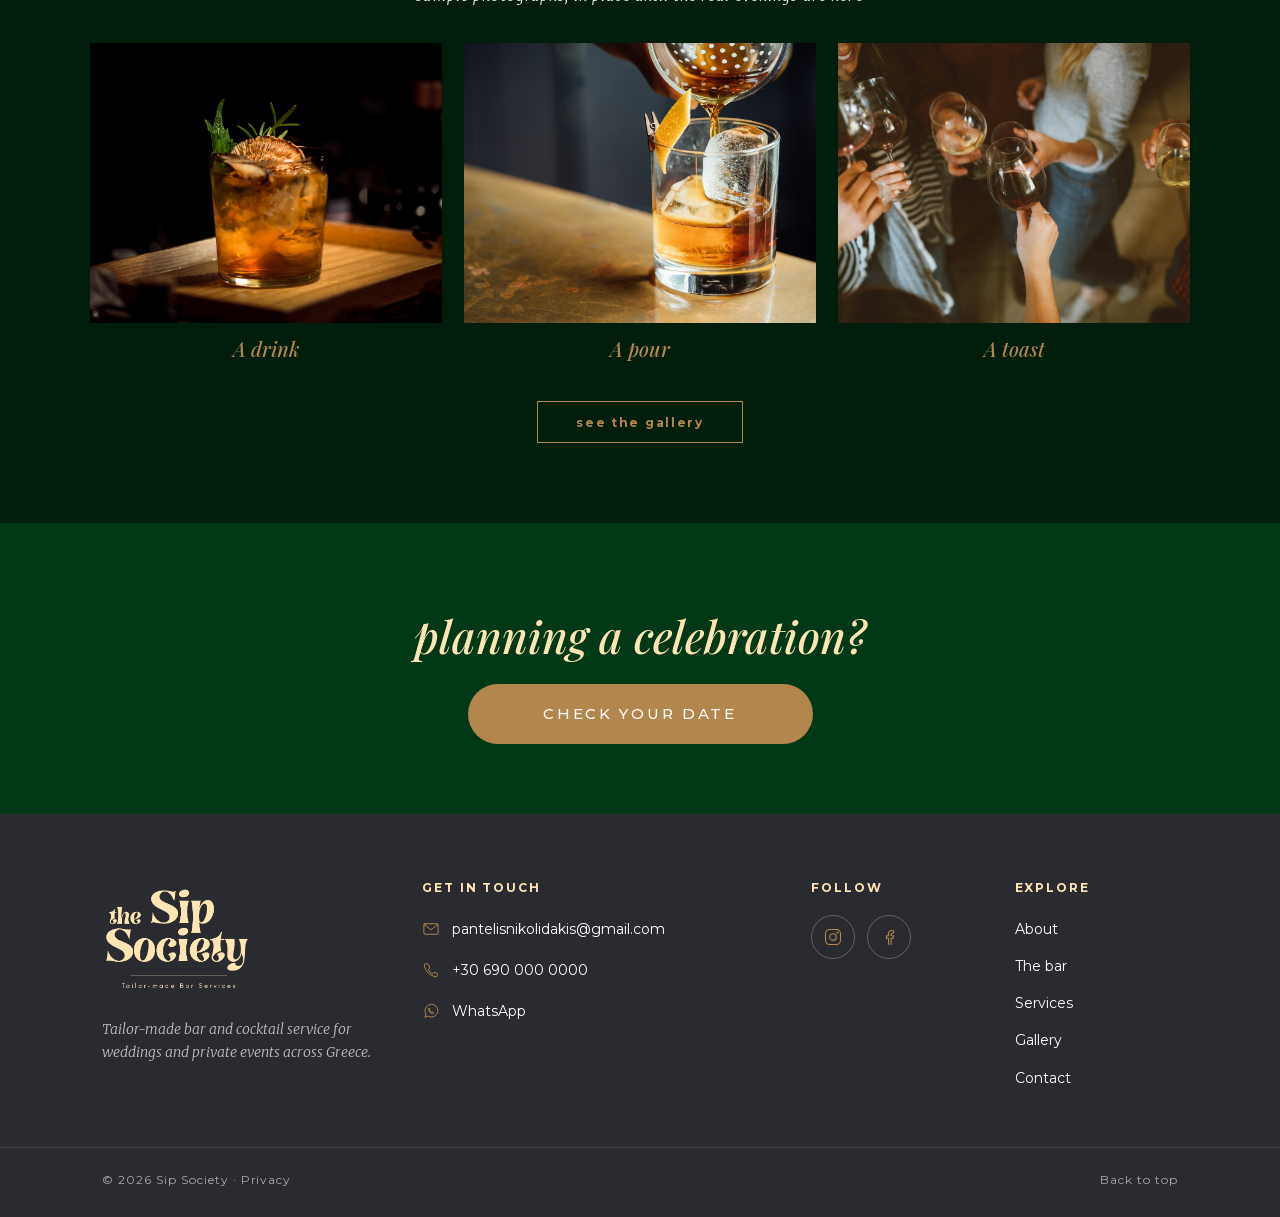
==== commit f2cb108a: "Introduce slanted 2x2 photo grid with updated image assets; refine slant styles for consistency and " ====
--- a/index.html
+++ b/index.html
@@ -61,7 +61,7 @@
 
     <header class="hero hero-intro">
       <div class="hero-slant">
-        <img src="images/brochure/welcome.jpg" alt="Guests raising champagne glasses in a toast" width="960" height="1080">
+        <img src="images/brochure/welcome.jpg" alt="Guests raising champagne glasses in a toast" width="736" height="1104">
       </div>
       <div class="hero-chrome">
         <a class="rail-link" href="contact.html">
@@ -151,7 +151,12 @@
 
       <section class="slant reveal band band-green" aria-labelledby="intro-title">
         <div class="slant-photo">
-          <img src="images/brochure/intro.jpg" alt="Four cocktails in coupe and rocks glasses, in black and white" width="960" height="1080" loading="lazy">
+          <div class="slant-grid">
+            <img src="images/brochure/intro-coupe-stars.jpg" alt="A cut-crystal coupe catching a starburst of light" width="736" height="1104" loading="lazy">
+            <img src="images/brochure/intro-coupes-row.jpg" alt="A row of coupes with a fennel garnish, blurred in motion" width="736" height="1104" loading="lazy">
+            <img src="images/brochure/intro-rocks.jpg" alt="A rocks glass over a large clear ice cube" width="736" height="920" loading="lazy">
+            <img src="images/brochure/intro-coupe-light.jpg" alt="A single coupe on a table, half in shadow" width="736" height="1104" loading="lazy">
+          </div>
         </div>
         <div class="slant-copy">
           <h2 id="intro-title" class="dash">Tastes like your unique personality</h2>
--- a/css/styles.css
+++ b/css/styles.css
@@ -1829,19 +1829,32 @@
   color: #fff;
 }
 
-/* The image is the photo half of the brochure slide (960x1080), shown at its
-   own aspect ratio; the slant follows the brochure's gold line. */
+/* Four photos in a 2x2 grid, cut by the same slant as the home hero: the box
+   is the line colour, and the grid is clipped a few pixels short of it, so
+   the line and the gaps between photos both show it. */
+/* The ratio sets the minimum height; stretch lets the photo grow when the
+   copy beside it is taller, instead of leaving a green gap underneath. */
 .slant-photo {
+  aspect-ratio: 960 / 1080;
+  align-self: stretch;
   background: var(--gold);
   clip-path: polygon(0 0, 77.2% 0, 100% 100%, 0 100%);
 }
 
-.slant-photo img {
+.slant-grid {
+  display: grid;
+  grid-template-columns: repeat(2, minmax(0, 1fr));
+  grid-template-rows: repeat(2, minmax(0, 1fr));
+  gap: 4px;
+  height: 100%;
+  clip-path: polygon(0 0, calc(77.2% - 4px) 0, calc(100% - 4px) 100%, 0 100%);
+}
+
+.slant-grid img {
   width: 100%;
   height: 100%;
   object-fit: cover;
-  object-position: left top;
-  clip-path: polygon(0 0, 76.8% 0, 99.6% 100%, 0 100%);
+  filter: grayscale(1);
 }
 
 .slant-copy {
@@ -1896,8 +1909,9 @@
   background: var(--green);
 }
 
-/* The photo is the 960x1080 brochure slide, green and gold line included.
-   The box keeps that ratio so the clip follows the line in the picture. */
+/* The slanted edge is drawn here, not in the photo: the box is gold and the
+   photo is clipped a few pixels short of it, so the line stays put at any
+   screen shape. */
 .hero-slant {
   position: absolute;
   top: 0;
@@ -1912,8 +1926,8 @@
   width: 100%;
   height: 100%;
   object-fit: cover;
-  object-position: left top;
-  clip-path: polygon(0 0, 76.8% 0, 99.6% 100%, 0 100%);
+  object-position: center 40%;
+  clip-path: polygon(0 0, calc(77.2% - 4px) 0, calc(100% - 4px) 100%, 0 100%);
 }
 
 /* keeps the white nav legible where it crosses the bright photo */
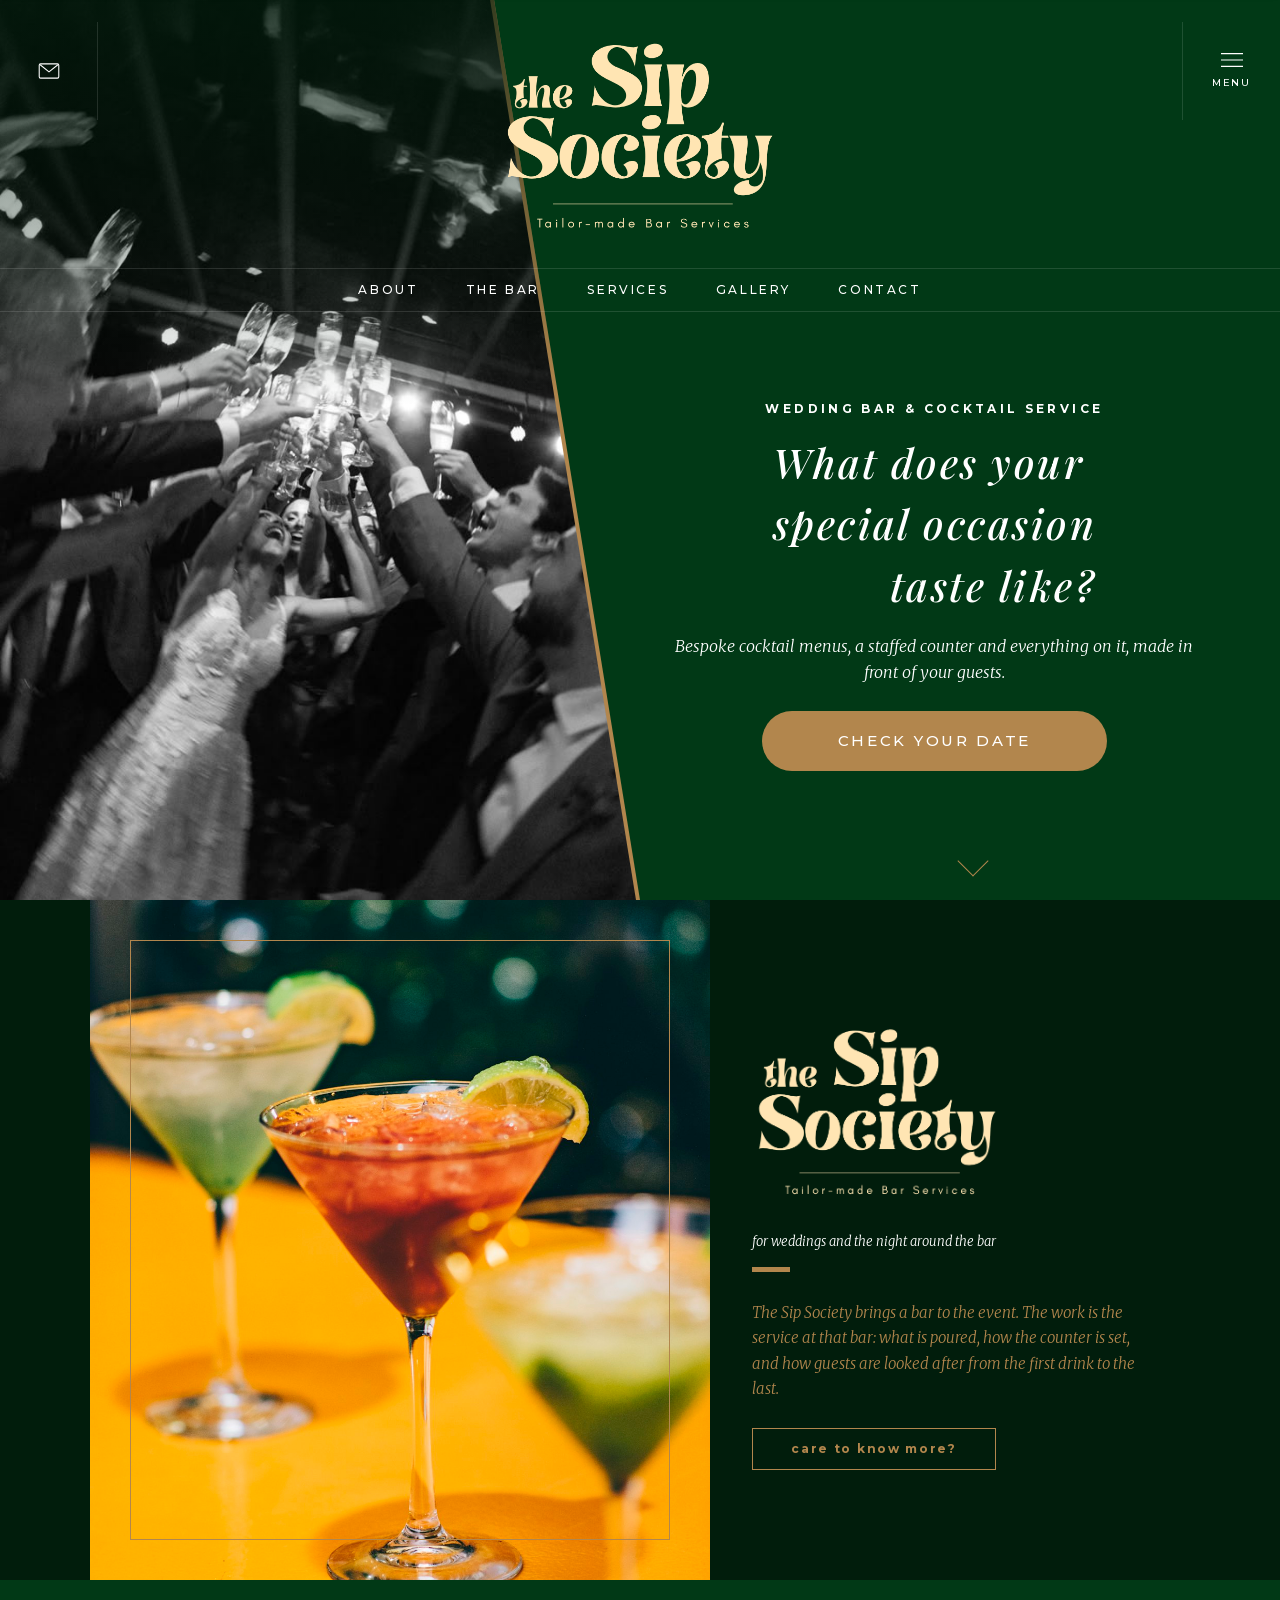
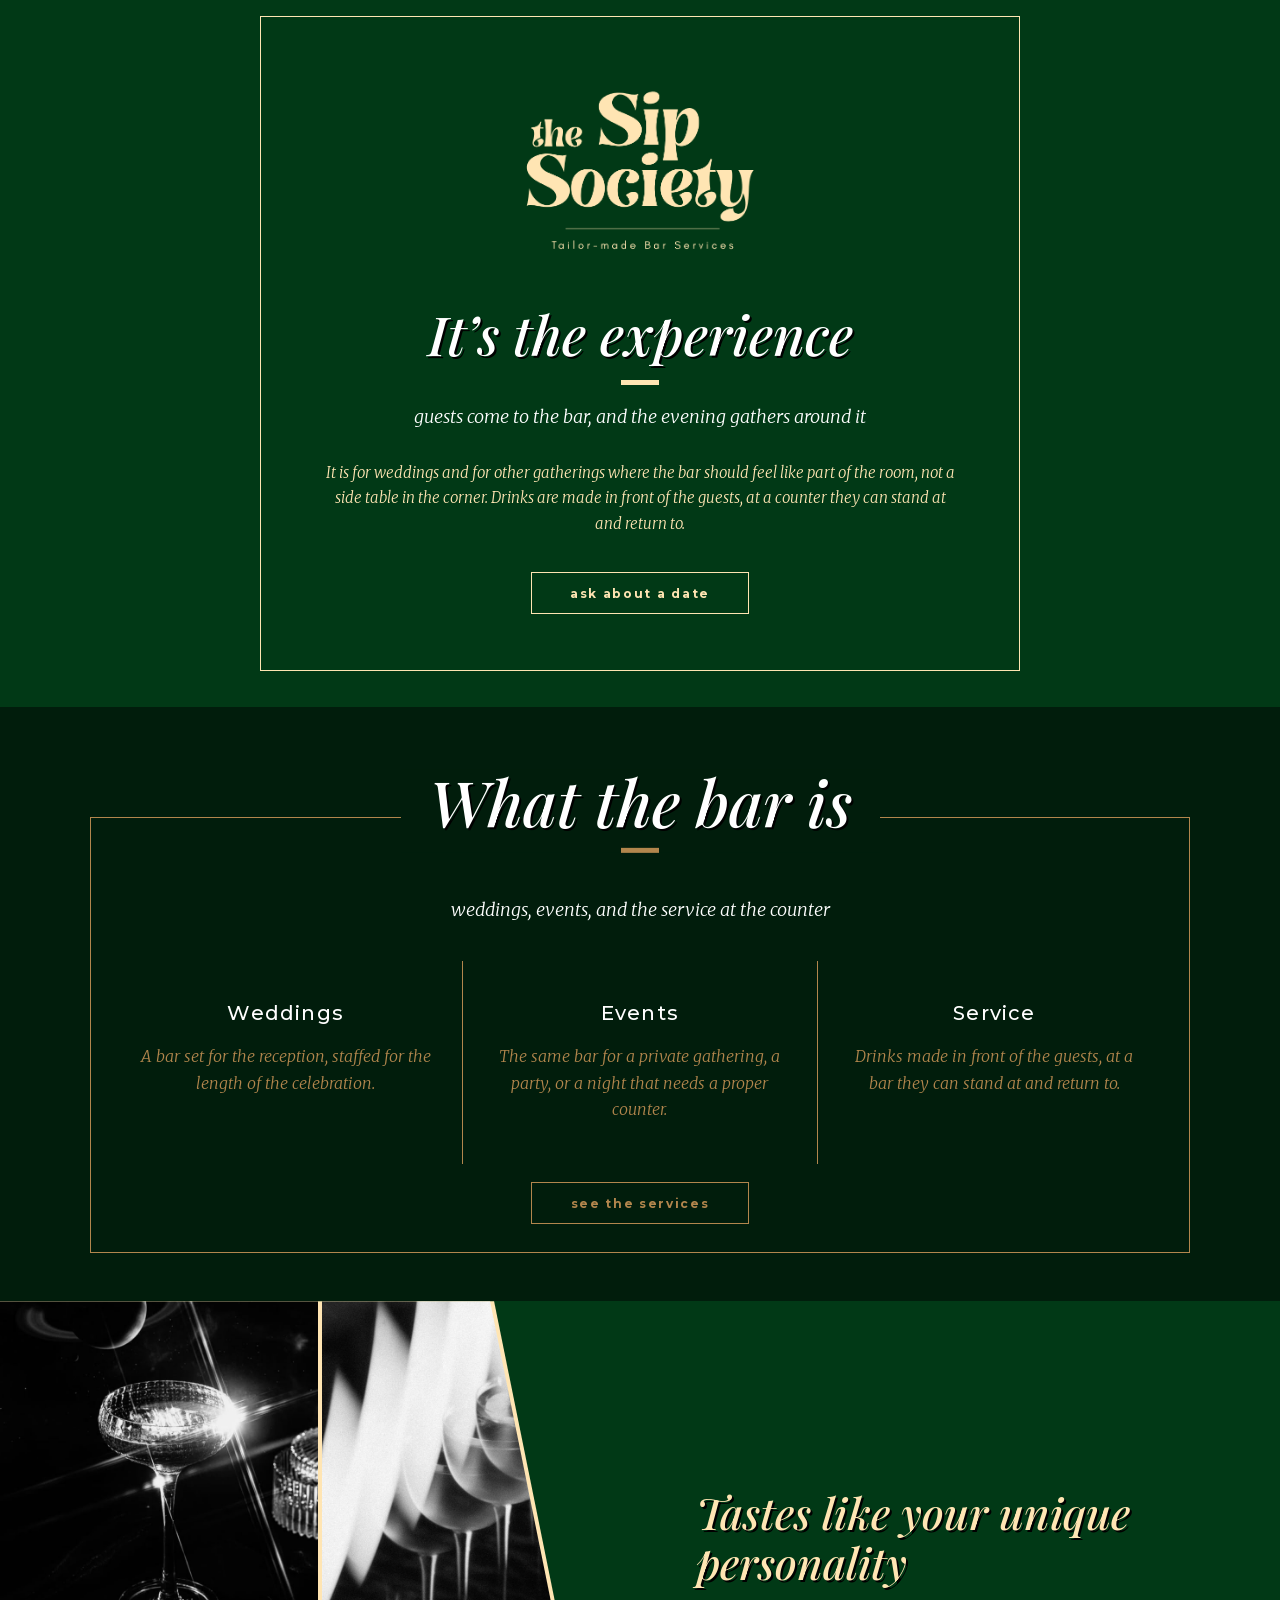
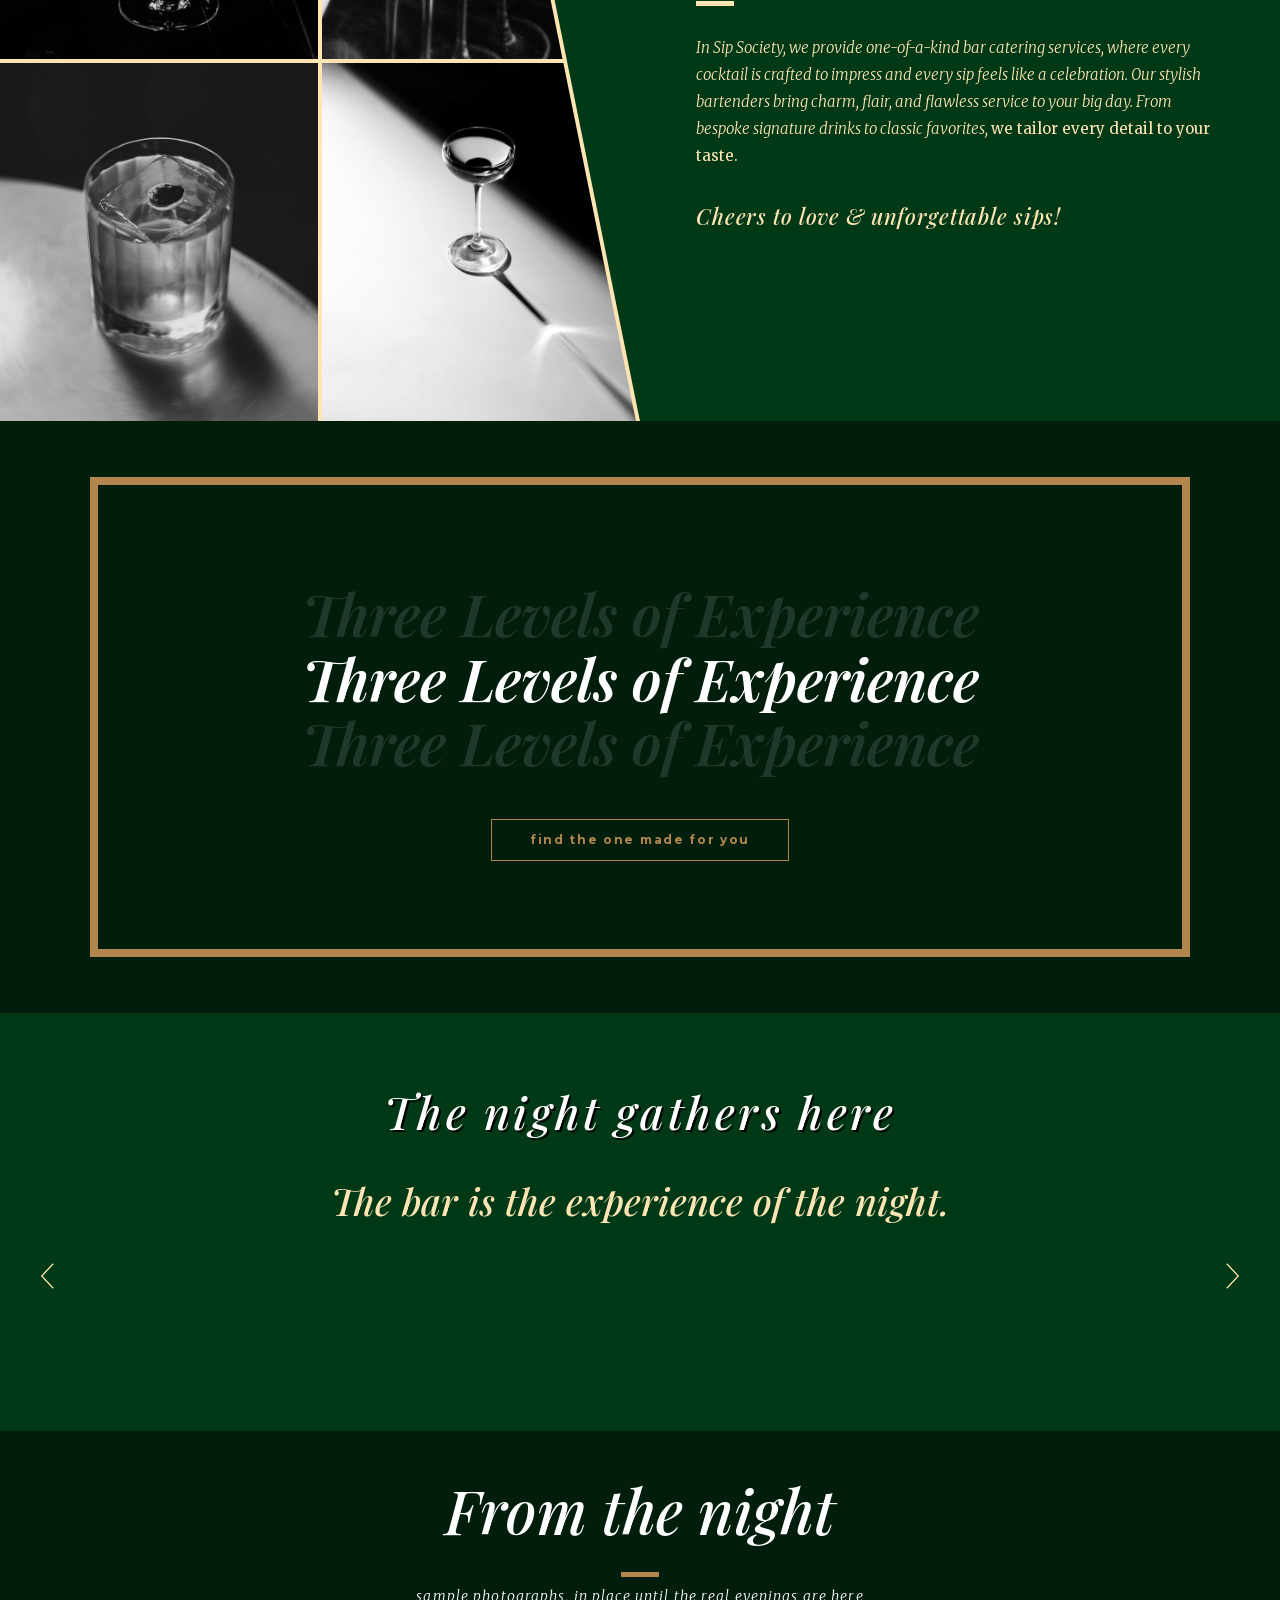
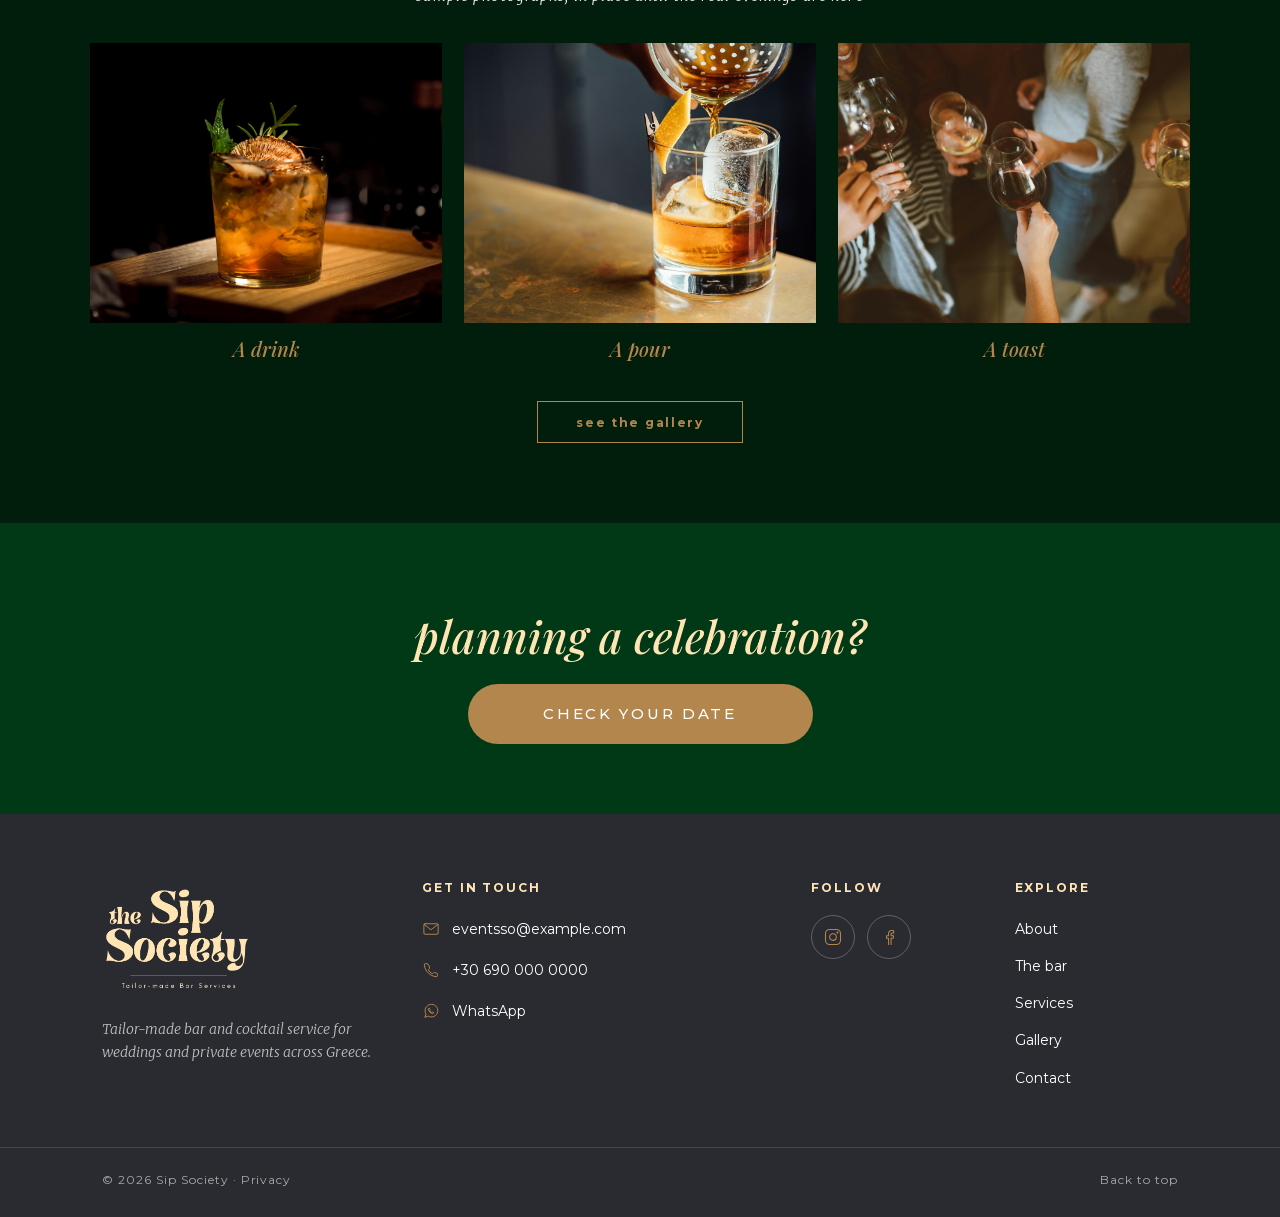
==== commit e22b3e30: "Update contact email to eventsso@example.com across site for consistency and accuracy." ====
--- a/index.html
+++ b/index.html
@@ -17,7 +17,7 @@
       "name": "The Sip Society",
       "legalName": "Sip Society",
       "description": "Tailor-made wedding bar and cocktail service for weddings and private events.",
-      "email": "pantelisnikolidakis@gmail.com",
+      "email": "eventsso@example.com",
       "telephone": "+30 690 000 0000",
       "address": { "@type": "PostalAddress", "addressCountry": "GR" },
       "areaServed": { "@type": "Country", "name": "Greece" },
@@ -236,7 +236,7 @@
         <div class="footer-col">
           <h2 class="footer-label">Get in touch</h2>
           <ul class="footer-contact">
-            <li><a href="mailto:pantelisnikolidakis@gmail.com"><svg viewBox="0 0 24 24" aria-hidden="true"><rect x="2.5" y="5" width="19" height="14" rx="1.5"/><path d="M3 6l9 7 9-7"/></svg><span>pantelisnikolidakis@gmail.com</span></a></li>
+            <li><a href="mailto:eventsso@example.com"><svg viewBox="0 0 24 24" aria-hidden="true"><rect x="2.5" y="5" width="19" height="14" rx="1.5"/><path d="M3 6l9 7 9-7"/></svg><span>eventsso@example.com</span></a></li>
             <!-- TODO: placeholder phone and WhatsApp numbers, replace with the real ones -->
             <li><a href="tel:+306900000000"><svg viewBox="0 0 24 24" aria-hidden="true"><path d="M6.6 3.5h-2a1.5 1.5 0 0 0-1.5 1.6c.6 8.2 7.6 15.2 15.8 15.8a1.5 1.5 0 0 0 1.6-1.5v-2.2a1 1 0 0 0-.8-1l-3.5-.9a1 1 0 0 0-1 .3l-1.4 1.5a12 12 0 0 1-5.4-5.4l1.5-1.4a1 1 0 0 0 .3-1l-.9-3.5a1 1 0 0 0-1-.8z"/></svg><span>+30 690 000 0000</span></a></li>
             <li><a href="https://wa.me/306900000000" target="_blank" rel="noopener"><svg viewBox="0 0 24 24" aria-hidden="true"><path d="M4 20l1.3-4A8.5 8.5 0 1 1 8.4 19z"/><path d="M9.2 8.6c.3-.4.7-.4.9 0l.6 1.3c.1.3 0 .5-.2.7l-.4.4a5 5 0 0 0 2.9 2.9l.4-.4c.2-.2.4-.3.7-.2l1.3.6c.4.2.4.6 0 .9-.6.6-1.4.8-2.2.5a7.5 7.5 0 0 1-4.5-4.5c-.3-.8-.1-1.6.5-2.2z"/></svg><span>WhatsApp</span></a></li>
